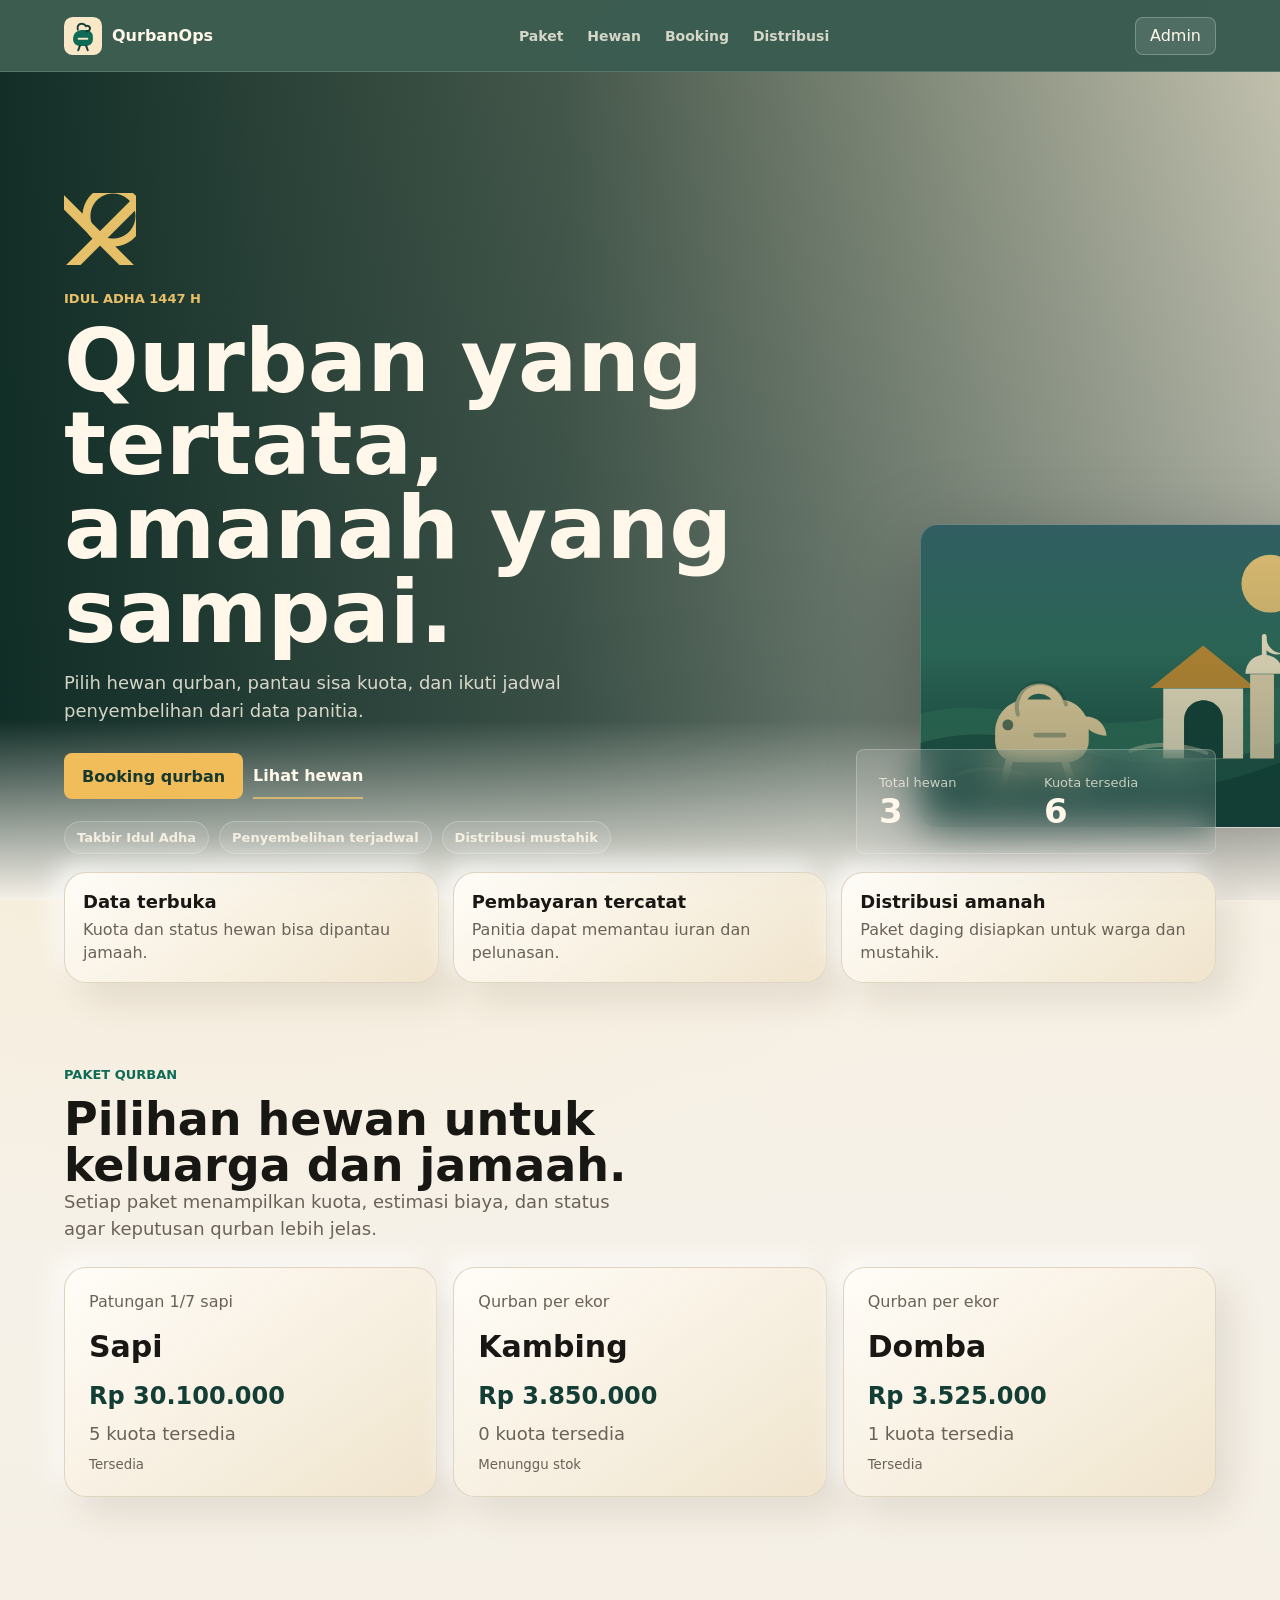
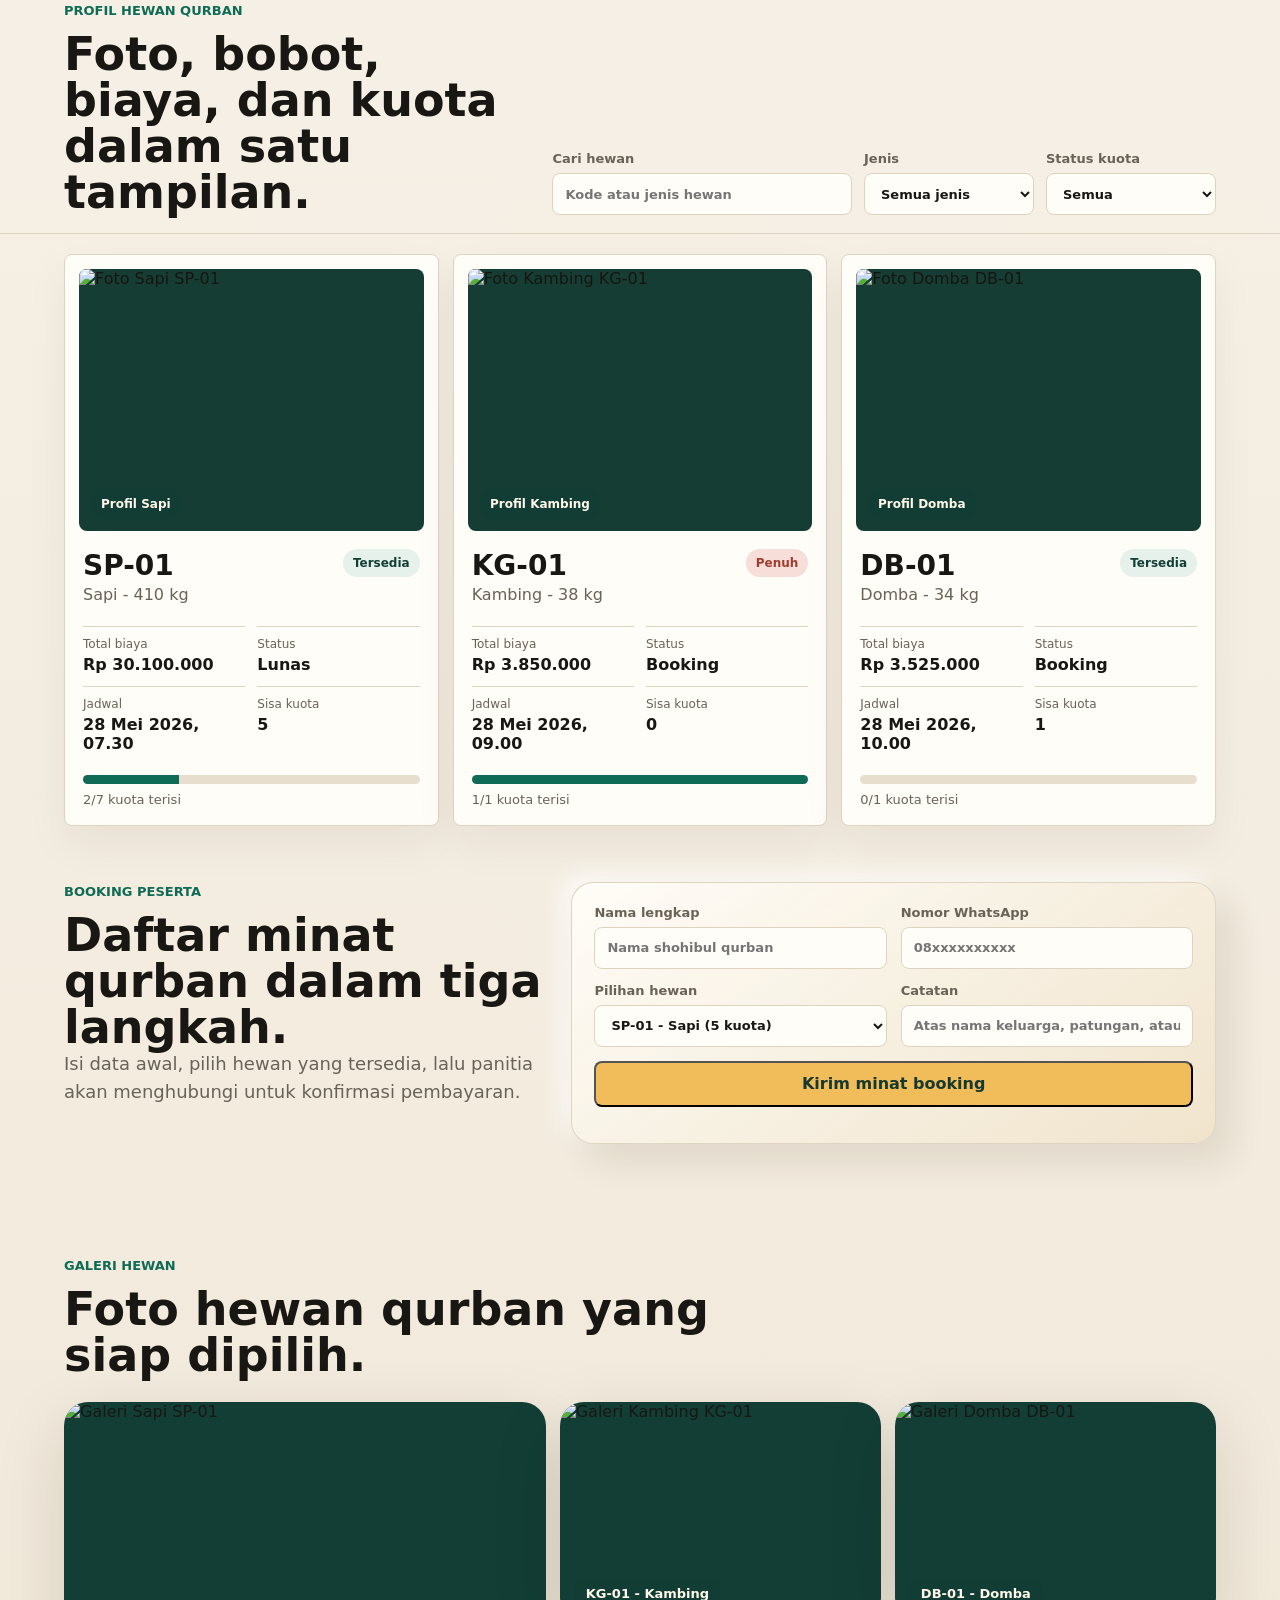
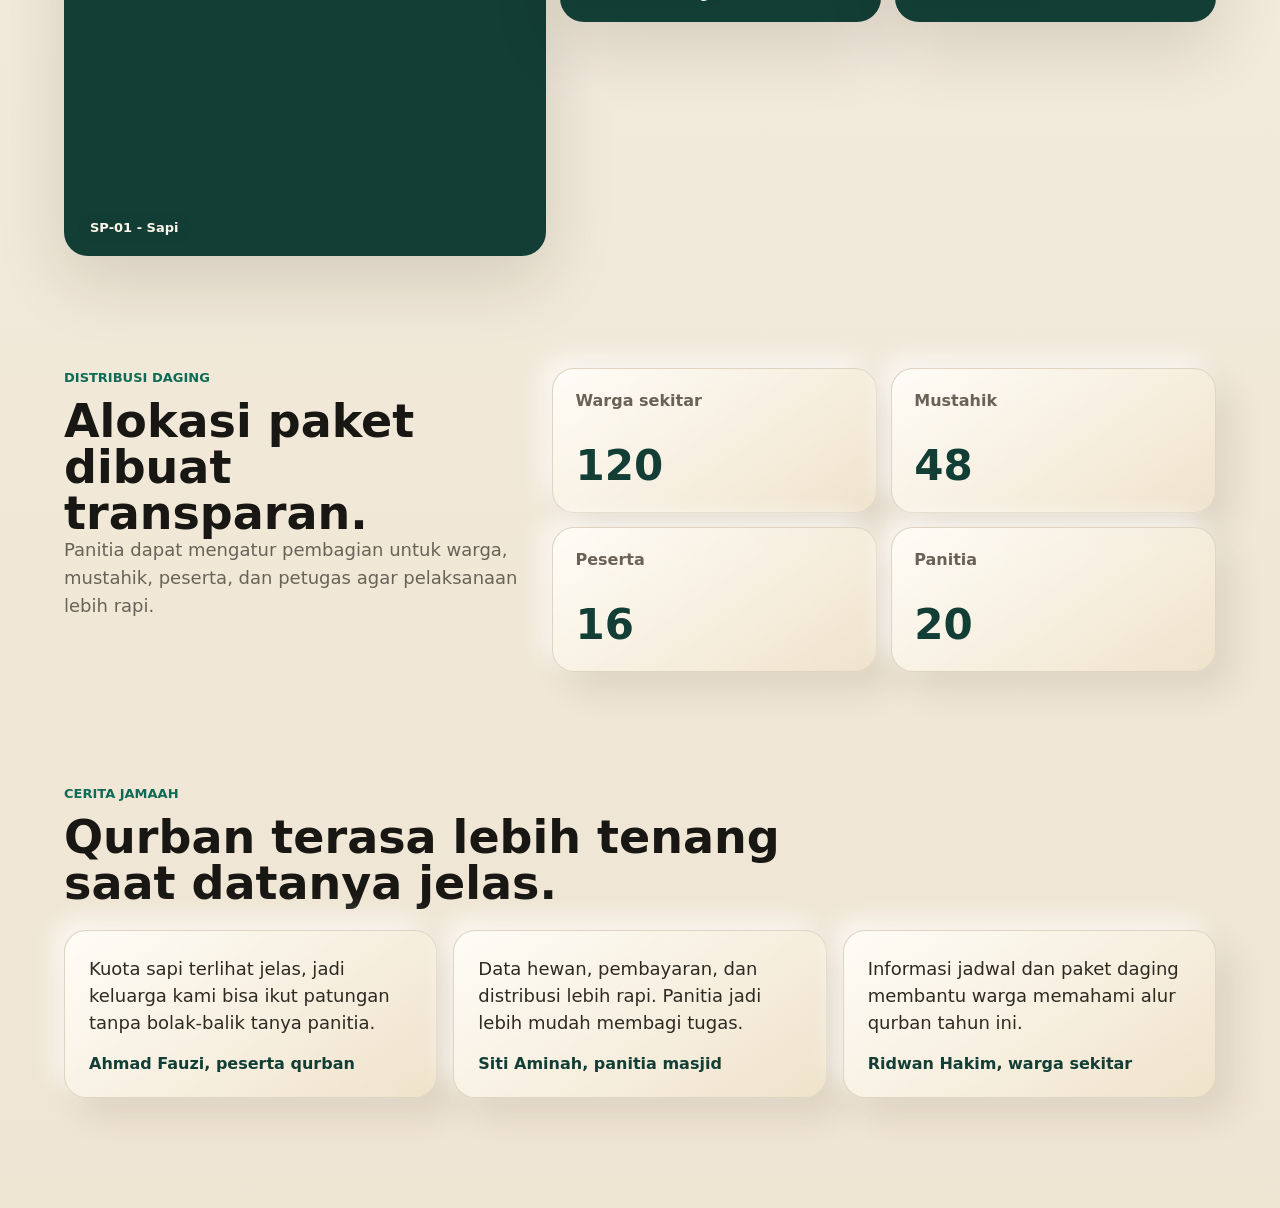
==== index.html @ 81670c2f "Expand qurban landing page" ====
<!doctype html>
<html lang="id">
  <head>
    <meta charset="UTF-8" />
    <meta name="viewport" content="width=device-width, initial-scale=1.0" />
    <title>List Hewan Qurban</title>
    <link rel="stylesheet" href="styles/public.css" />
  </head>
  <body>
    <header class="site-header">
      <a class="brand" href="index.html" aria-label="QurbanOps">
        <img src="assets/qurban-mark.svg" alt="" />
        <span>QurbanOps</span>
      </a>
      <nav class="site-nav" aria-label="Navigasi utama">
        <a href="#paketQurban">Paket</a>
        <a href="#listHewan">Hewan</a>
        <a href="#bookingQurban">Booking</a>
        <a href="#distribusi">Distribusi</a>
      </nav>
      <a class="admin-link" href="admin.html">Admin</a>
    </header>

    <main>
      <section class="hero">
        <div class="hero-copy">
          <p class="eyebrow">Idul Adha 1447 H</p>
          <h1>Qurban yang tertata, amanah yang sampai.</h1>
          <p>Pilih hewan qurban, pantau sisa kuota, dan ikuti jadwal penyembelihan dari data panitia.</p>
          <div class="hero-actions">
            <a class="primary-cta" href="#bookingQurban">Booking qurban</a>
            <a class="text-cta" href="#listHewan">Lihat hewan</a>
          </div>
          <div class="eid-notes" aria-label="Nilai pelaksanaan qurban">
            <span>Takbir Idul Adha</span>
            <span>Penyembelihan terjadwal</span>
            <span>Distribusi mustahik</span>
          </div>
        </div>
        <div class="hero-panel" aria-label="Ringkasan hewan qurban">
          <div>
            <span>Total hewan</span>
            <strong id="publicTotalAnimals">0</strong>
          </div>
          <div>
            <span>Kuota tersedia</span>
            <strong id="publicAvailableShares">0</strong>
          </div>
        </div>
      </section>

      <section class="trust-strip" aria-label="Keunggulan layanan qurban">
        <div>
          <strong>Data terbuka</strong>
          <span>Kuota dan status hewan bisa dipantau jamaah.</span>
        </div>
        <div>
          <strong>Pembayaran tercatat</strong>
          <span>Panitia dapat memantau iuran dan pelunasan.</span>
        </div>
        <div>
          <strong>Distribusi amanah</strong>
          <span>Paket daging disiapkan untuk warga dan mustahik.</span>
        </div>
      </section>

      <section class="landing-section packages-section" id="paketQurban">
        <div class="section-copy">
          <p class="eyebrow">Paket qurban</p>
          <h2>Pilihan hewan untuk keluarga dan jamaah.</h2>
          <p>Setiap paket menampilkan kuota, estimasi biaya, dan status agar keputusan qurban lebih jelas.</p>
        </div>
        <div class="package-grid" id="packageGrid" aria-live="polite"></div>
      </section>

      <section class="catalog-head" id="listHewan">
        <div>
          <p class="eyebrow">Profil hewan qurban</p>
          <h2>Foto, bobot, biaya, dan kuota dalam satu tampilan.</h2>
        </div>
        <div class="toolbar" aria-label="Filter list hewan">
          <label>
            Cari hewan
            <input id="searchInput" type="search" placeholder="Kode atau jenis hewan" />
          </label>
          <label>
            Jenis
            <select id="typeFilter">
              <option value="all">Semua jenis</option>
              <option value="Sapi">Sapi</option>
              <option value="Kambing">Kambing</option>
              <option value="Domba">Domba</option>
            </select>
          </label>
          <label>
            Status kuota
            <select id="quotaFilter">
              <option value="all">Semua</option>
              <option value="available">Tersedia</option>
              <option value="full">Penuh</option>
            </select>
          </label>
        </div>
      </section>

      <section class="animal-list" id="publicAnimalList" aria-live="polite"></section>

      <section class="landing-section booking-section" id="bookingQurban">
        <div class="section-copy">
          <p class="eyebrow">Booking peserta</p>
          <h2>Daftar minat qurban dalam tiga langkah.</h2>
          <p>Isi data awal, pilih hewan yang tersedia, lalu panitia akan menghubungi untuk konfirmasi pembayaran.</p>
        </div>
        <form class="booking-form" id="bookingForm">
          <label>
            Nama lengkap
            <input name="name" required placeholder="Nama shohibul qurban" />
          </label>
          <label>
            Nomor WhatsApp
            <input name="phone" required placeholder="08xxxxxxxxxx" />
          </label>
          <label>
            Pilihan hewan
            <select name="animalId" id="bookingAnimalSelect" required></select>
          </label>
          <label>
            Catatan
            <input name="note" placeholder="Atas nama keluarga, patungan, atau catatan lain" />
          </label>
          <button class="primary-cta" type="submit">Kirim minat booking</button>
          <div class="booking-result" id="bookingResult" role="status"></div>
        </form>
      </section>

      <section class="landing-section gallery-section">
        <div class="section-copy">
          <p class="eyebrow">Galeri hewan</p>
          <h2>Foto hewan qurban yang siap dipilih.</h2>
        </div>
        <div class="gallery-grid" id="animalGallery"></div>
      </section>

      <section class="landing-section distribution-section" id="distribusi">
        <div class="section-copy">
          <p class="eyebrow">Distribusi daging</p>
          <h2>Alokasi paket dibuat transparan.</h2>
          <p>Panitia dapat mengatur pembagian untuk warga, mustahik, peserta, dan petugas agar pelaksanaan lebih rapi.</p>
        </div>
        <div class="distribution-grid">
          <div><span>Warga sekitar</span><strong>120</strong></div>
          <div><span>Mustahik</span><strong>48</strong></div>
          <div><span>Peserta</span><strong>16</strong></div>
          <div><span>Panitia</span><strong>20</strong></div>
        </div>
      </section>

      <section class="landing-section testimonials-section">
        <div class="section-copy">
          <p class="eyebrow">Cerita jamaah</p>
          <h2>Qurban terasa lebih tenang saat datanya jelas.</h2>
        </div>
        <div class="testimonial-grid">
          <figure>
            <blockquote>Kuota sapi terlihat jelas, jadi keluarga kami bisa ikut patungan tanpa bolak-balik tanya panitia.</blockquote>
            <figcaption>Ahmad Fauzi, peserta qurban</figcaption>
          </figure>
          <figure>
            <blockquote>Data hewan, pembayaran, dan distribusi lebih rapi. Panitia jadi lebih mudah membagi tugas.</blockquote>
            <figcaption>Siti Aminah, panitia masjid</figcaption>
          </figure>
          <figure>
            <blockquote>Informasi jadwal dan paket daging membantu warga memahami alur qurban tahun ini.</blockquote>
            <figcaption>Ridwan Hakim, warga sekitar</figcaption>
          </figure>
        </div>
      </section>
    </main>

    <script src="src/config.js"></script>
    <script src="src/public-animals.js"></script>
  </body>
</html>
---- styles/public.css ----
:root {
  --bg: #f6f1e8;
  --ink: #181713;
  --muted: #696257;
  --panel: #fffdf8;
  --line: #ded3c0;
  --accent: #0f6b55;
  --accent-dark: #123e35;
  --gold: #b87510;
  --gold-soft: #f2c86d;
  --danger: #9f3d2f;
  --shadow: 0 24px 70px rgba(32, 25, 12, 0.14);
  font-family: Inter, ui-sans-serif, system-ui, -apple-system, BlinkMacSystemFont, "Segoe UI", sans-serif;
}

* {
  box-sizing: border-box;
}

body {
  margin: 0;
  min-height: 100svh;
  color: var(--ink);
  background:
    radial-gradient(circle at 14% 0%, rgba(242, 200, 109, 0.22), transparent 28%),
    linear-gradient(180deg, #f8eed9 0%, var(--bg) 28%, #efe5d3 100%);
}

a {
  color: inherit;
  text-decoration: none;
}

button,
input,
select {
  font: inherit;
}

.site-header {
  height: 72px;
  display: flex;
  align-items: center;
  justify-content: space-between;
  padding: 0 clamp(18px, 5vw, 64px);
  background: rgba(18, 62, 53, 0.82);
  border-bottom: 1px solid rgba(255, 255, 255, 0.16);
  color: #fff8ea;
  position: sticky;
  top: 0;
  backdrop-filter: blur(14px);
  z-index: 3;
}

.brand {
  display: inline-flex;
  align-items: center;
  gap: 10px;
  font-weight: 800;
}

.brand img {
  width: 38px;
  height: 38px;
}

.site-nav {
  display: flex;
  align-items: center;
  gap: clamp(12px, 2vw, 24px);
  color: rgba(255, 248, 234, 0.78);
  font-size: 14px;
  font-weight: 800;
}

.site-nav a {
  transition: color 160ms ease;
}

.site-nav a:hover {
  color: #fff8ea;
}

.admin-link {
  min-height: 38px;
  display: inline-flex;
  align-items: center;
  border: 1px solid rgba(255, 255, 255, 0.24);
  border-radius: 8px;
  padding: 0 14px;
  background: rgba(255, 255, 255, 0.1);
}

main {
  padding-bottom: 54px;
}

.hero {
  min-height: calc(100svh - 72px);
  display: grid;
  grid-template-columns: minmax(0, 1fr) minmax(280px, 360px);
  gap: 34px;
  align-items: end;
  padding: 92px clamp(18px, 5vw, 64px) 46px;
  color: #fff8ea;
  position: relative;
  overflow: hidden;
  isolation: isolate;
}

.hero::before {
  content: "";
  position: absolute;
  inset: 0;
  background:
    linear-gradient(90deg, rgba(9, 39, 33, 0.96) 0%, rgba(9, 39, 33, 0.74) 44%, rgba(9, 39, 33, 0.2) 100%),
    linear-gradient(0deg, rgba(9, 39, 33, 0.26), rgba(9, 39, 33, 0.04)),
    url("https://images.unsplash.com/photo-1500595046743-cd271d694d30?auto=format&fit=crop&w=1800&q=84") center right / cover no-repeat;
  z-index: -2;
}

.hero::after {
  content: "";
  position: absolute;
  inset: auto 0 0;
  height: 180px;
  background: linear-gradient(180deg, rgba(246, 241, 232, 0), var(--bg));
  z-index: -1;
}

.hero-copy {
  max-width: 760px;
  animation: riseIn 520ms ease both;
  position: relative;
}

.hero-copy::before {
  content: "";
  width: 72px;
  height: 72px;
  display: block;
  margin-bottom: 24px;
  background:
    radial-gradient(circle at 68% 32%, transparent 0 22px, #f2c86d 23px 30px, transparent 31px),
    linear-gradient(45deg, transparent 38%, #f2c86d 39% 48%, transparent 49%),
    linear-gradient(-45deg, transparent 38%, #f2c86d 39% 48%, transparent 49%);
  opacity: .95;
}

.hero-copy::after {
  content: "";
  position: absolute;
  width: min(42vw, 420px);
  aspect-ratio: 1 / .72;
  right: max(-43vw, -520px);
  bottom: 26px;
  border-radius: 18px;
  background:
    linear-gradient(180deg, rgba(255, 248, 234, 0), rgba(18, 62, 53, 0.38)),
    url("../assets/qurban-hero.svg") center / cover no-repeat;
  box-shadow: 0 26px 90px rgba(0, 0, 0, 0.28);
  border: 1px solid rgba(255, 255, 255, 0.18);
}

.eyebrow {
  margin: 0 0 10px;
  color: #e8bf68;
  font-size: 13px;
  font-weight: 800;
  text-transform: uppercase;
}

h1 {
  margin: 0 0 16px;
  font-size: clamp(44px, 7vw, 88px);
  line-height: 0.95;
  letter-spacing: 0;
  max-width: 820px;
}

h2 {
  margin: 0;
  font-size: clamp(28px, 4vw, 46px);
  line-height: 1;
  letter-spacing: 0;
}

p {
  margin: 0;
  color: rgba(255, 248, 234, 0.82);
  line-height: 1.55;
  font-size: 18px;
  max-width: 560px;
}

.hero-actions {
  display: flex;
  gap: 10px;
  flex-wrap: wrap;
  margin-top: 28px;
}

.primary-cta,
.secondary-cta {
  min-height: 46px;
  display: inline-flex;
  align-items: center;
  justify-content: center;
  border-radius: 8px;
  padding: 0 18px;
  font-weight: 800;
}

.eid-notes {
  display: flex;
  gap: 10px;
  flex-wrap: wrap;
  margin-top: 22px;
}

.eid-notes span {
  border: 1px solid rgba(255, 255, 255, 0.22);
  background: rgba(255, 255, 255, 0.09);
  color: rgba(255, 248, 234, 0.86);
  border-radius: 999px;
  padding: 8px 12px;
  font-size: 13px;
  font-weight: 800;
}

.primary-cta {
  background: #f1bd5a;
  color: #17382f;
}

.text-cta {
  min-height: 46px;
  display: inline-flex;
  align-items: center;
  color: #fff8ea;
  font-weight: 900;
  border-bottom: 2px solid rgba(242, 200, 109, 0.72);
}

.hero-panel {
  border: 1px solid rgba(255, 255, 255, 0.22);
  background: rgba(255, 255, 255, 0.12);
  backdrop-filter: blur(18px);
  border-radius: 8px;
  padding: 22px;
  display: grid;
  grid-template-columns: 1fr 1fr;
  gap: 16px;
  animation: riseIn 660ms 90ms ease both;
}

.hero-panel span {
  color: rgba(255, 248, 234, 0.72);
  font-size: 13px;
}

.hero-panel strong {
  display: block;
  color: #fff8ea;
  font-size: 34px;
}

.trust-strip {
  margin: -28px clamp(18px, 5vw, 64px) 26px;
  position: relative;
  z-index: 2;
  display: grid;
  grid-template-columns: repeat(3, minmax(0, 1fr));
  gap: 14px;
}

.trust-strip div,
.package-card,
.booking-form,
.distribution-grid div,
.testimonial-grid figure {
  background: linear-gradient(145deg, rgba(255, 253, 248, 0.96), rgba(239, 226, 201, 0.86));
  border: 1px solid rgba(222, 211, 192, 0.95);
  border-radius: 22px;
  box-shadow:
    16px 18px 34px rgba(76, 55, 25, 0.11),
    -10px -10px 24px rgba(255, 255, 255, 0.72);
}

.trust-strip div {
  padding: 18px;
}

.trust-strip strong,
.trust-strip span {
  display: block;
}

.trust-strip strong {
  font-size: 18px;
  margin-bottom: 6px;
}

.trust-strip span {
  color: var(--muted);
  line-height: 1.45;
}

.landing-section {
  padding: 56px clamp(18px, 5vw, 64px);
}

.section-copy {
  max-width: 760px;
  margin-bottom: 24px;
}

.section-copy .eyebrow {
  color: var(--accent);
}

.section-copy p {
  color: var(--muted);
}

.package-grid {
  display: grid;
  grid-template-columns: repeat(3, minmax(0, 1fr));
  gap: 16px;
}

.package-card {
  padding: 24px;
  min-height: 230px;
  display: grid;
  align-content: space-between;
}

.package-card span,
.package-card p,
.package-card small {
  color: var(--muted);
}

.package-card h3 {
  margin: 8px 0;
  font-size: 30px;
}

.package-card strong {
  font-size: 24px;
  color: var(--accent-dark);
}

.catalog-head {
  display: grid;
  grid-template-columns: minmax(240px, 0.7fr) minmax(0, 1fr);
  gap: 24px;
  align-items: end;
  padding: 48px clamp(18px, 5vw, 64px) 18px;
  border-bottom: 1px solid var(--line);
}

.catalog-head .eyebrow {
  color: var(--accent);
}

.toolbar {
  display: grid;
  grid-template-columns: minmax(220px, 1fr) 170px 170px;
  gap: 12px;
}

label {
  display: grid;
  gap: 7px;
  color: var(--muted);
  font-size: 13px;
  font-weight: 800;
}

input,
select {
  width: 100%;
  min-height: 42px;
  border: 1px solid var(--line);
  border-radius: 8px;
  padding: 0 12px;
  background: var(--panel);
  color: var(--ink);
}

.animal-list {
  display: grid;
  grid-template-columns: repeat(3, minmax(0, 1fr));
  gap: 14px;
  padding: 20px clamp(18px, 5vw, 64px) 0;
}

.animal-item {
  min-height: 460px;
  background: var(--panel);
  border: 1px solid var(--line);
  border-radius: 8px;
  padding: 18px;
  display: grid;
  align-content: space-between;
  box-shadow: 0 18px 44px rgba(45, 35, 18, 0.06);
  animation: riseIn 420ms ease both;
  transition: transform 160ms ease, border-color 160ms ease, box-shadow 160ms ease;
}

.animal-photo-wrap {
  position: relative;
  aspect-ratio: 1.32 / 1;
  overflow: hidden;
  border-radius: 8px;
  margin: -4px -4px 18px;
  background: #153d34;
}

.animal-photo {
  width: 100%;
  height: 100%;
  object-fit: cover;
  display: block;
  filter: saturate(1.02) contrast(1.02);
  transition: transform 260ms ease, filter 260ms ease;
}

.animal-item:hover .animal-photo {
  transform: scale(1.035);
  filter: saturate(1.08) contrast(1.04);
}

.photo-caption {
  position: absolute;
  left: 12px;
  bottom: 12px;
  min-height: 30px;
  display: inline-flex;
  align-items: center;
  border-radius: 999px;
  padding: 4px 10px;
  background: rgba(18, 62, 53, 0.78);
  color: #fff8ea;
  font-size: 12px;
  font-weight: 800;
  backdrop-filter: blur(10px);
}

.animal-item:hover {
  transform: translateY(-4px);
  border-color: #b9aa91;
  box-shadow: var(--shadow);
}

.animal-top {
  display: flex;
  justify-content: space-between;
  gap: 12px;
  align-items: start;
}

.animal-code {
  font-size: 28px;
  font-weight: 900;
}

.animal-type {
  color: var(--muted);
  margin-top: 3px;
}

.badge {
  display: inline-flex;
  align-items: center;
  min-height: 28px;
  border-radius: 999px;
  padding: 4px 10px;
  font-size: 12px;
  font-weight: 800;
  background: #e7f1eb;
  color: var(--accent-dark);
  white-space: nowrap;
}

.badge.full {
  background: #f7ded8;
  color: var(--danger);
}

.animal-meta {
  display: grid;
  grid-template-columns: 1fr 1fr;
  gap: 12px;
  margin: 22px 0;
}

.animal-meta div {
  border-top: 1px solid var(--line);
  padding-top: 10px;
}

.animal-meta span {
  display: block;
  color: var(--muted);
  font-size: 12px;
  margin-bottom: 4px;
}

.progress-track {
  height: 9px;
  overflow: hidden;
  border-radius: 999px;
  background: #e8decd;
}

.progress-fill {
  height: 100%;
  width: 0;
  background: var(--accent);
}

.quota-text {
  margin-top: 8px;
  color: var(--muted);
  font-size: 13px;
}

.empty-state {
  grid-column: 1 / -1;
  min-height: 180px;
  border: 1px dashed var(--line);
  border-radius: 8px;
  display: grid;
  place-items: center;
  color: var(--muted);
  text-align: center;
  padding: 24px;
}

.booking-section {
  display: grid;
  grid-template-columns: minmax(260px, 0.75fr) minmax(0, 1fr);
  gap: 24px;
  align-items: start;
}

.booking-form {
  padding: 22px;
  display: grid;
  grid-template-columns: repeat(2, minmax(0, 1fr));
  gap: 14px;
}

.booking-form button,
.booking-result {
  grid-column: 1 / -1;
}

.booking-result {
  color: var(--accent-dark);
  font-weight: 800;
  line-height: 1.5;
}

.gallery-grid {
  display: grid;
  grid-template-columns: 1.2fr .8fr .8fr;
  grid-auto-rows: 220px;
  gap: 14px;
}

.gallery-grid figure {
  margin: 0;
  border-radius: 24px;
  overflow: hidden;
  position: relative;
  background: var(--accent-dark);
  box-shadow: var(--shadow);
}

.gallery-grid figure:first-child {
  grid-row: span 2;
}

.gallery-grid img {
  width: 100%;
  height: 100%;
  object-fit: cover;
  display: block;
}

.gallery-grid figcaption {
  position: absolute;
  left: 14px;
  bottom: 14px;
  border-radius: 999px;
  background: rgba(18, 62, 53, 0.78);
  color: #fff8ea;
  padding: 7px 12px;
  font-weight: 900;
  font-size: 13px;
  backdrop-filter: blur(10px);
}

.distribution-section {
  display: grid;
  grid-template-columns: minmax(260px, .7fr) minmax(0, 1fr);
  gap: 24px;
  align-items: start;
}

.distribution-grid {
  display: grid;
  grid-template-columns: repeat(2, minmax(0, 1fr));
  gap: 14px;
}

.distribution-grid div {
  min-height: 145px;
  padding: 22px;
  display: grid;
  align-content: space-between;
}

.distribution-grid span {
  color: var(--muted);
  font-weight: 800;
}

.distribution-grid strong {
  font-size: 42px;
  color: var(--accent-dark);
}

.testimonial-grid {
  display: grid;
  grid-template-columns: repeat(3, minmax(0, 1fr));
  gap: 16px;
}

.testimonial-grid figure {
  margin: 0;
  padding: 24px;
}

.testimonial-grid blockquote {
  margin: 0 0 18px;
  color: #2d2a22;
  font-size: 18px;
  line-height: 1.5;
}

.testimonial-grid figcaption {
  color: var(--accent-dark);
  font-weight: 900;
}

@keyframes riseIn {
  from {
    opacity: 0;
    transform: translateY(14px);
  }

  to {
    opacity: 1;
    transform: translateY(0);
  }
}

@media (max-width: 980px) {
  .hero,
  .catalog-head,
  .animal-list,
  .booking-section,
  .distribution-section {
    grid-template-columns: 1fr 1fr;
  }

  .hero-copy,
  .catalog-head > div:first-child,
  .toolbar {
    grid-column: 1 / -1;
  }

  .hero-copy::after {
    display: none;
  }

  .trust-strip,
  .package-grid,
  .testimonial-grid {
    grid-template-columns: 1fr;
  }

  .site-nav {
    display: none;
  }
}

@media (max-width: 680px) {
  .site-header {
    height: 64px;
  }

  .hero,
  .hero-panel,
  .catalog-head,
  .toolbar,
  .animal-list,
  .booking-section,
  .booking-form,
  .distribution-section,
  .distribution-grid,
  .package-grid,
  .gallery-grid,
  .testimonial-grid,
  .trust-strip {
    grid-template-columns: 1fr;
  }

  .hero {
    min-height: calc(100svh - 64px);
    padding-top: 68px;
  }

  h1 {
    font-size: 42px;
  }

  p {
    font-size: 16px;
  }

  .trust-strip {
    margin-top: 18px;
  }

  .gallery-grid {
    grid-auto-rows: 210px;
  }

  .gallery-grid figure:first-child {
    grid-row: span 1;
  }
}
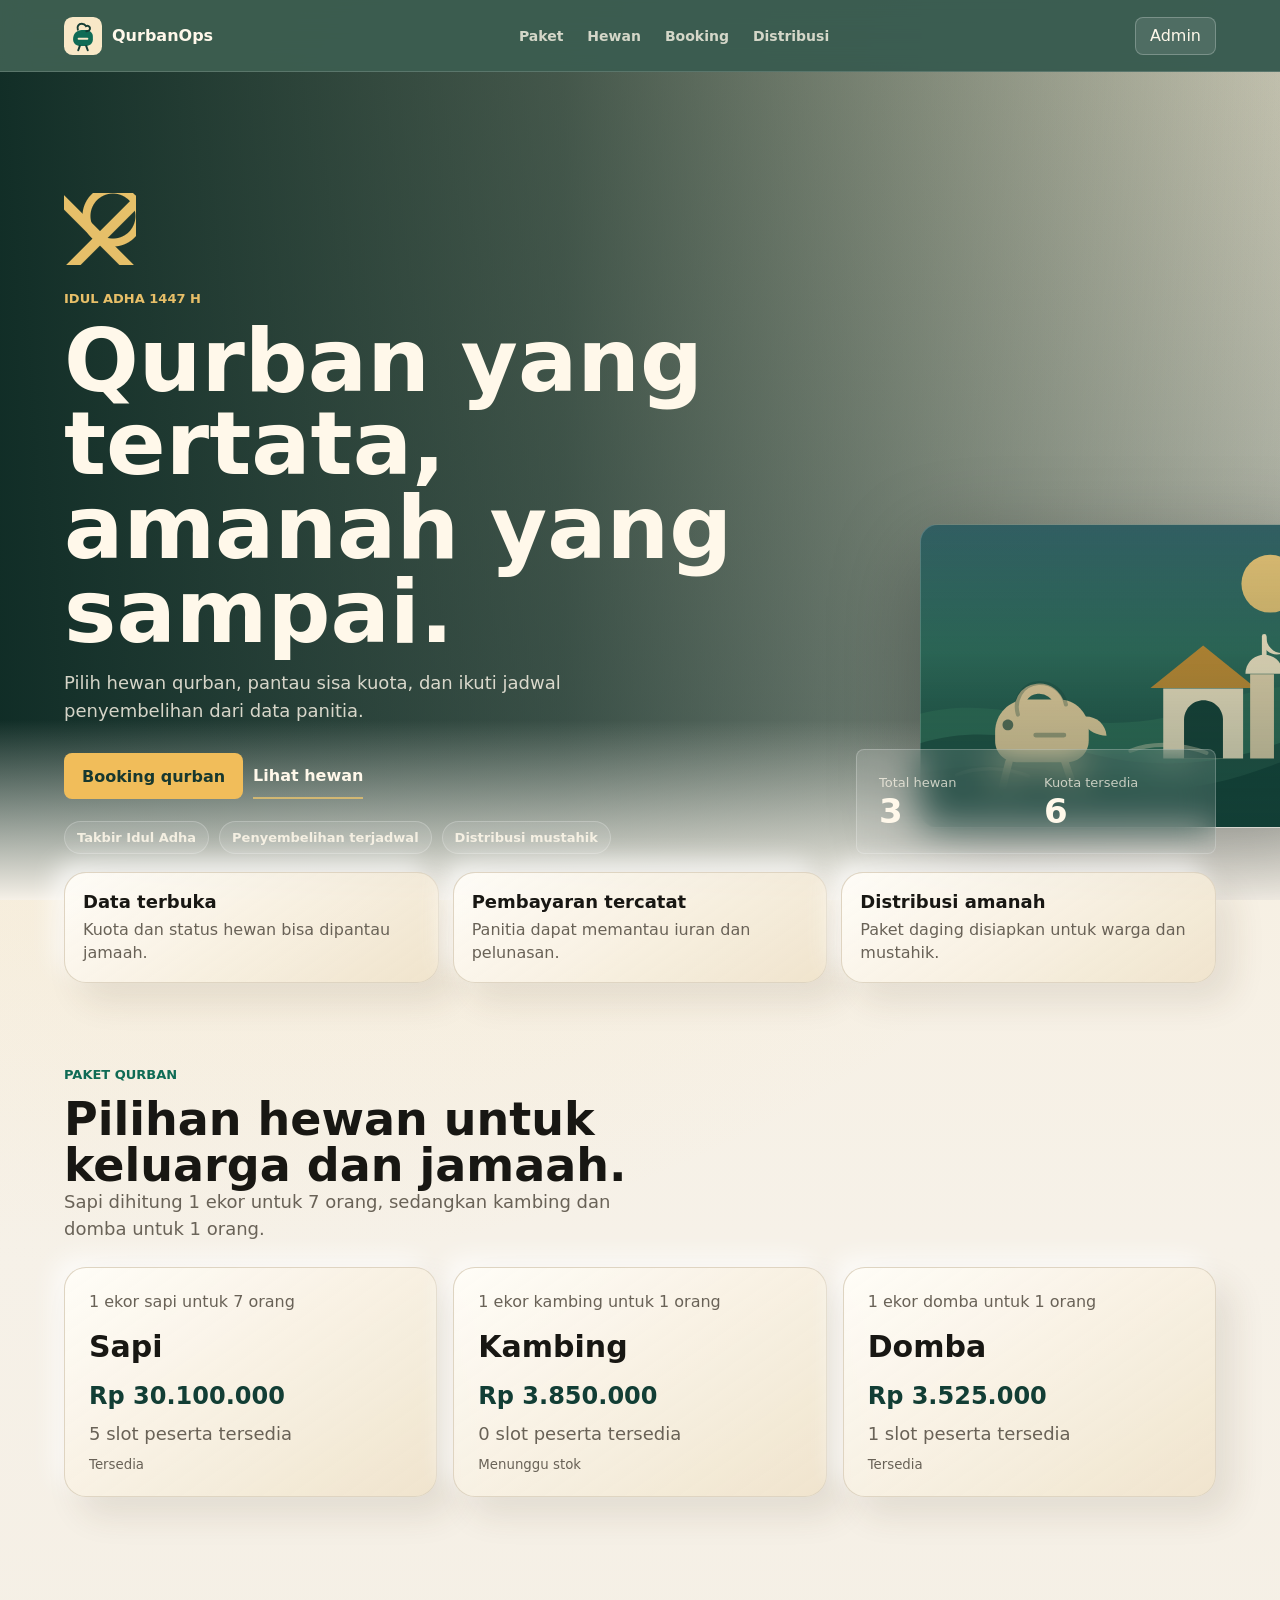
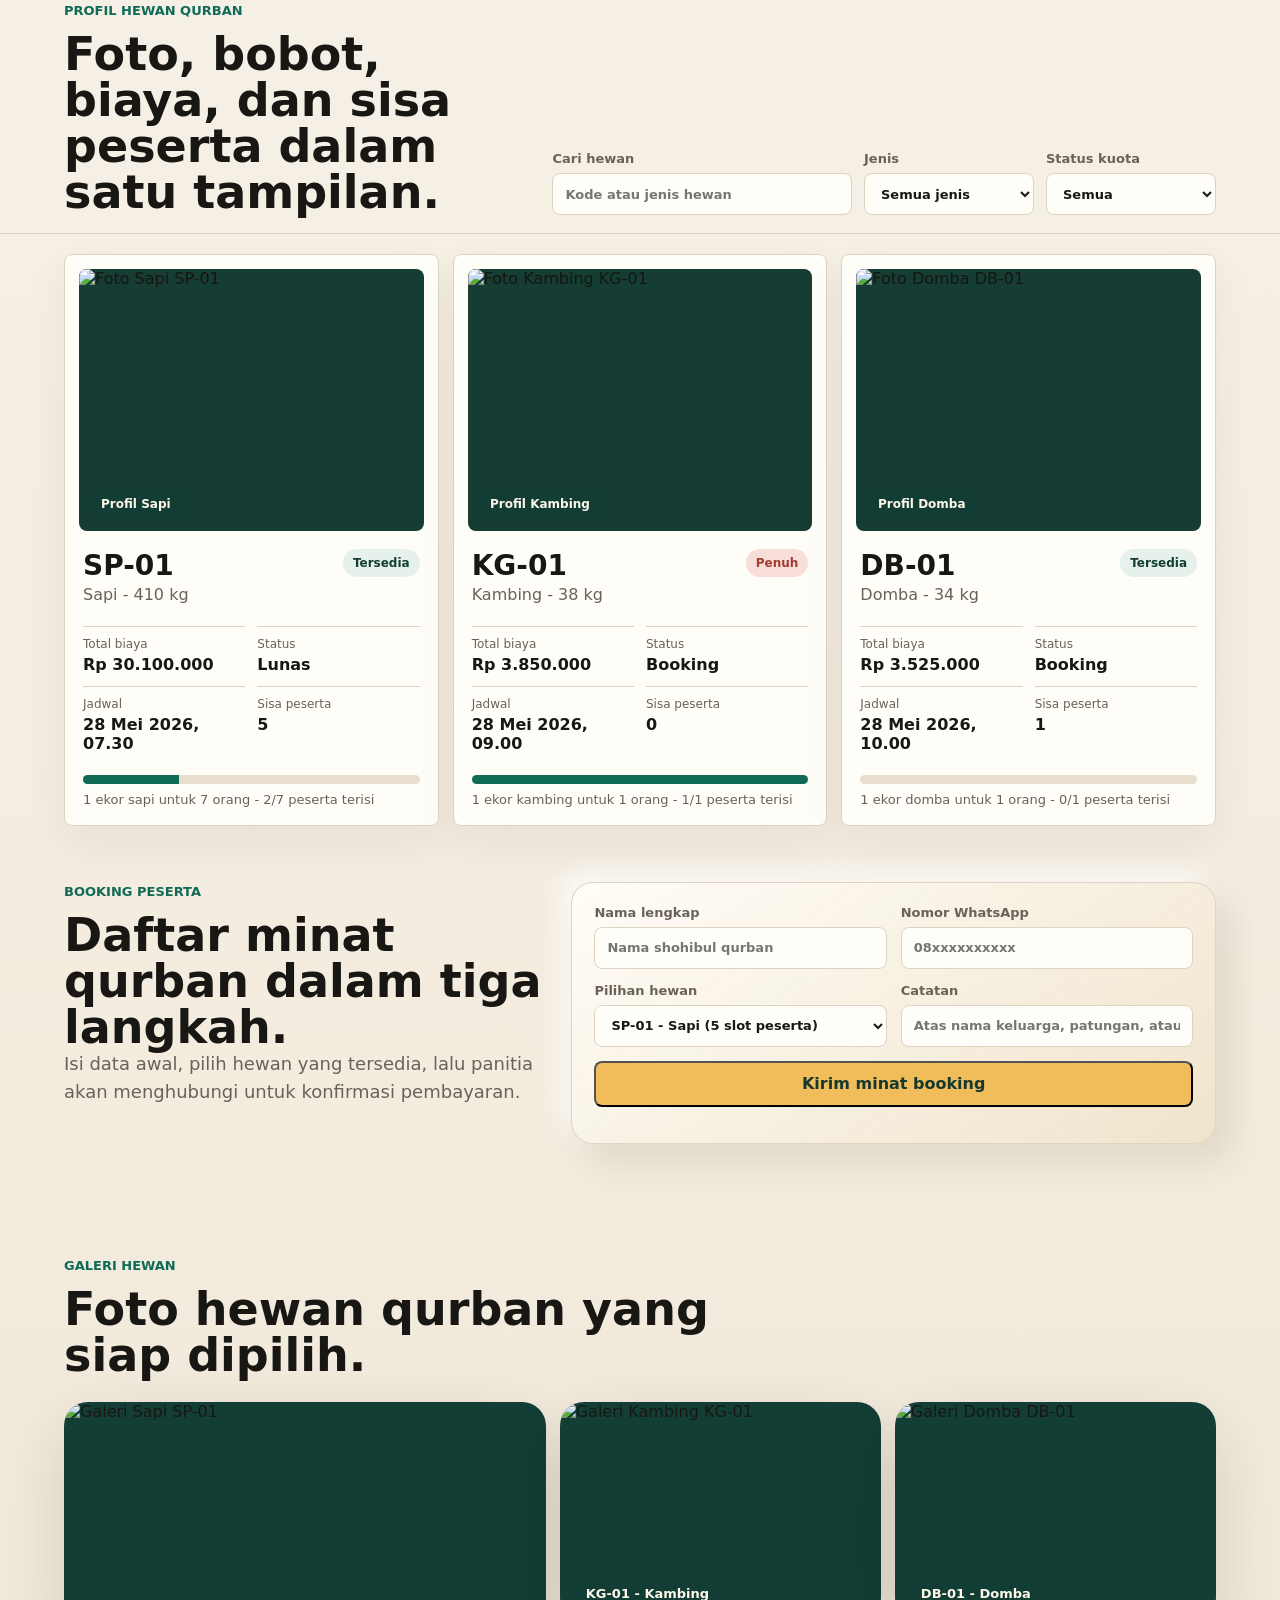
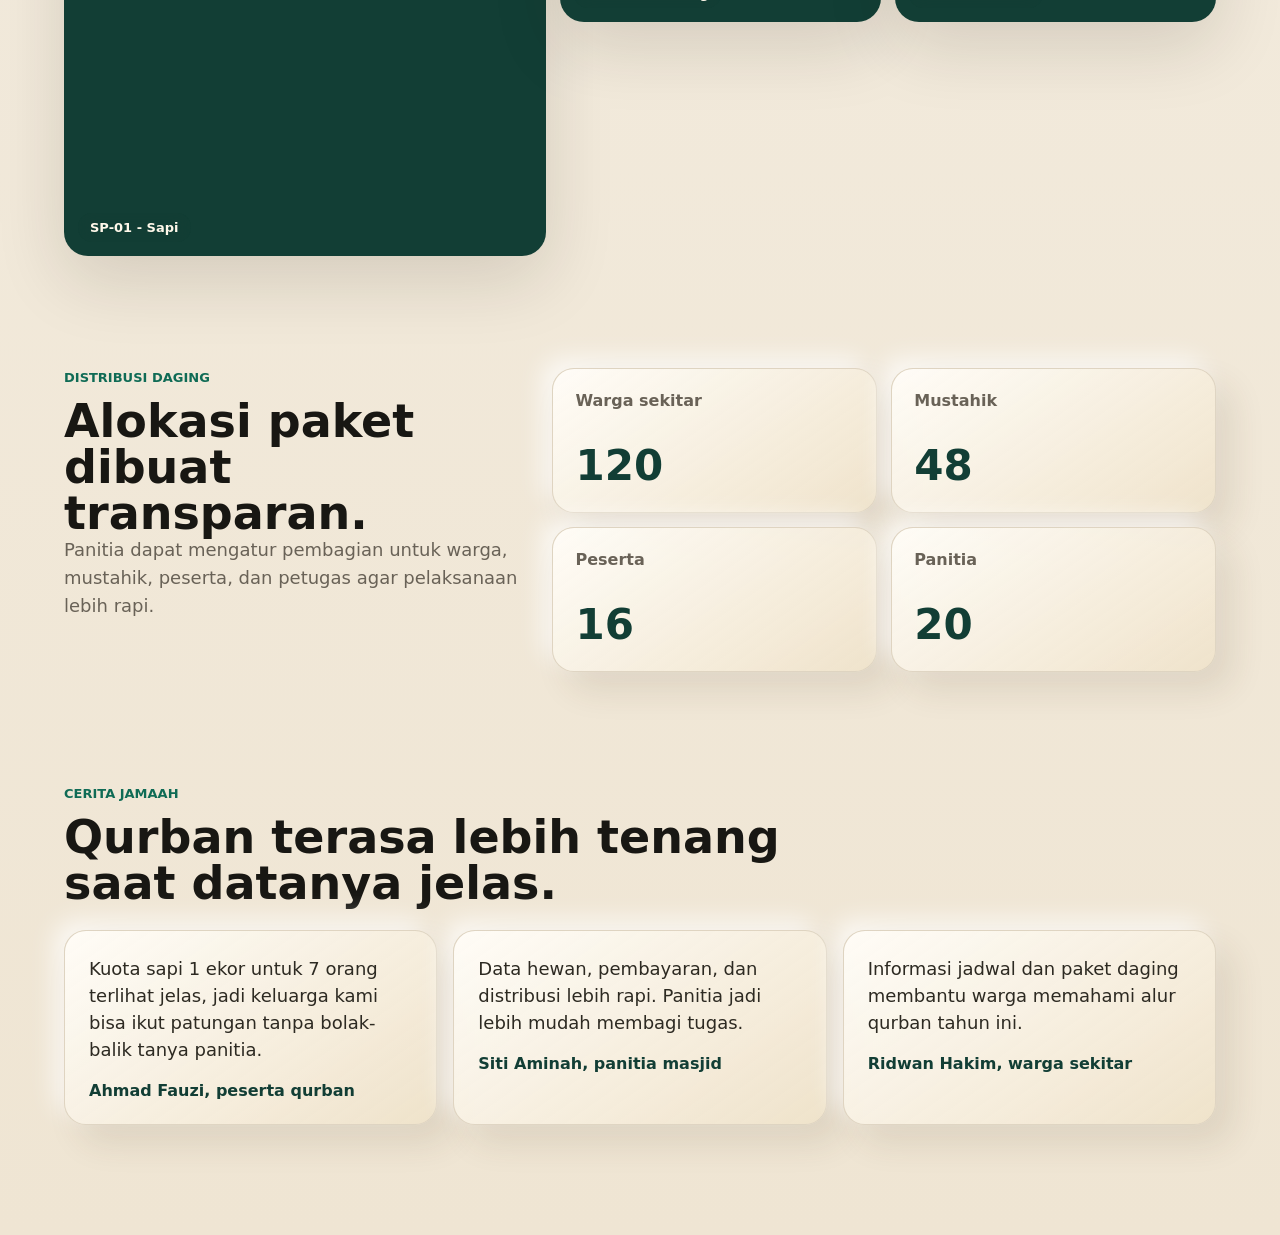
==== commit 104503ec: "Clarify qurban cow capacity" ====
--- a/index.html
+++ b/index.html
@@ -68,7 +68,7 @@
         <div class="section-copy">
           <p class="eyebrow">Paket qurban</p>
           <h2>Pilihan hewan untuk keluarga dan jamaah.</h2>
-          <p>Setiap paket menampilkan kuota, estimasi biaya, dan status agar keputusan qurban lebih jelas.</p>
+          <p>Sapi dihitung 1 ekor untuk 7 orang, sedangkan kambing dan domba untuk 1 orang.</p>
         </div>
         <div class="package-grid" id="packageGrid" aria-live="polite"></div>
       </section>
@@ -76,7 +76,7 @@
       <section class="catalog-head" id="listHewan">
         <div>
           <p class="eyebrow">Profil hewan qurban</p>
-          <h2>Foto, bobot, biaya, dan kuota dalam satu tampilan.</h2>
+          <h2>Foto, bobot, biaya, dan sisa peserta dalam satu tampilan.</h2>
         </div>
         <div class="toolbar" aria-label="Filter list hewan">
           <label>
@@ -162,7 +162,7 @@
         </div>
         <div class="testimonial-grid">
           <figure>
-            <blockquote>Kuota sapi terlihat jelas, jadi keluarga kami bisa ikut patungan tanpa bolak-balik tanya panitia.</blockquote>
+            <blockquote>Kuota sapi 1 ekor untuk 7 orang terlihat jelas, jadi keluarga kami bisa ikut patungan tanpa bolak-balik tanya panitia.</blockquote>
             <figcaption>Ahmad Fauzi, peserta qurban</figcaption>
           </figure>
           <figure>
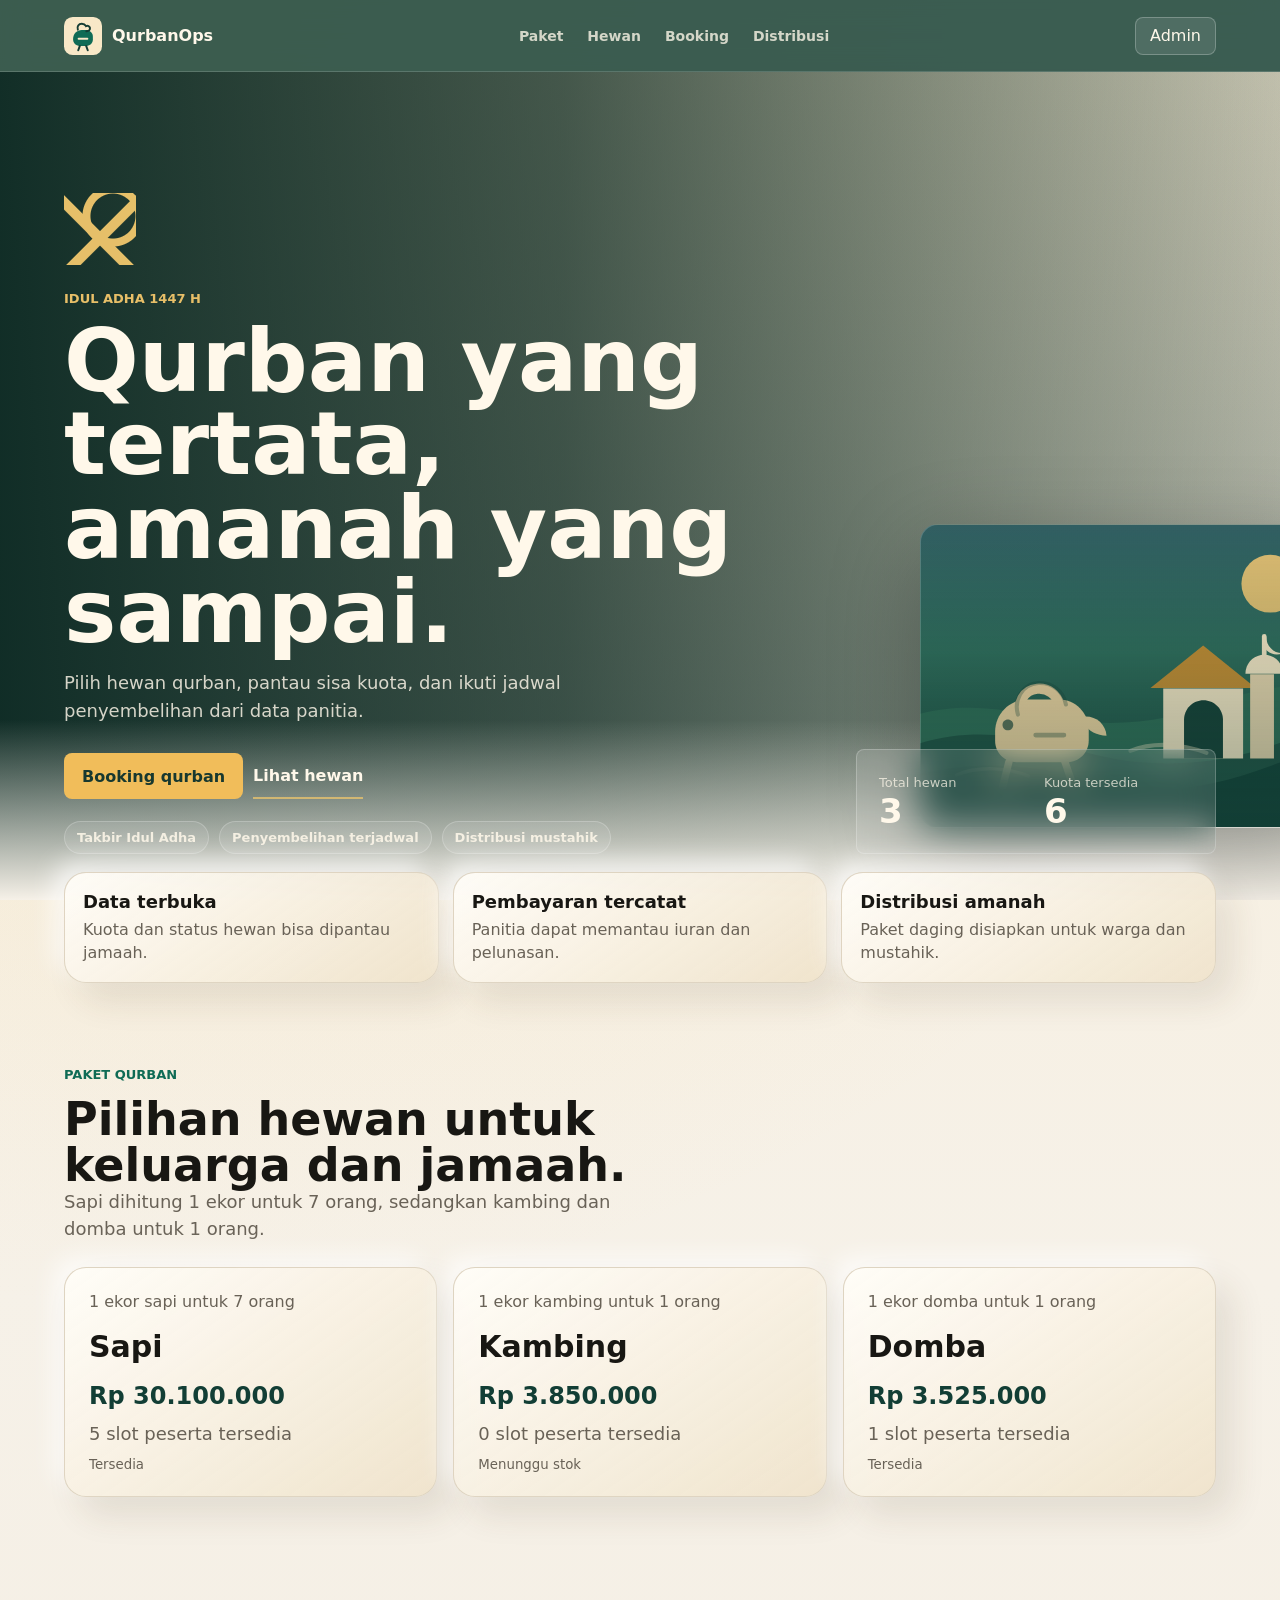
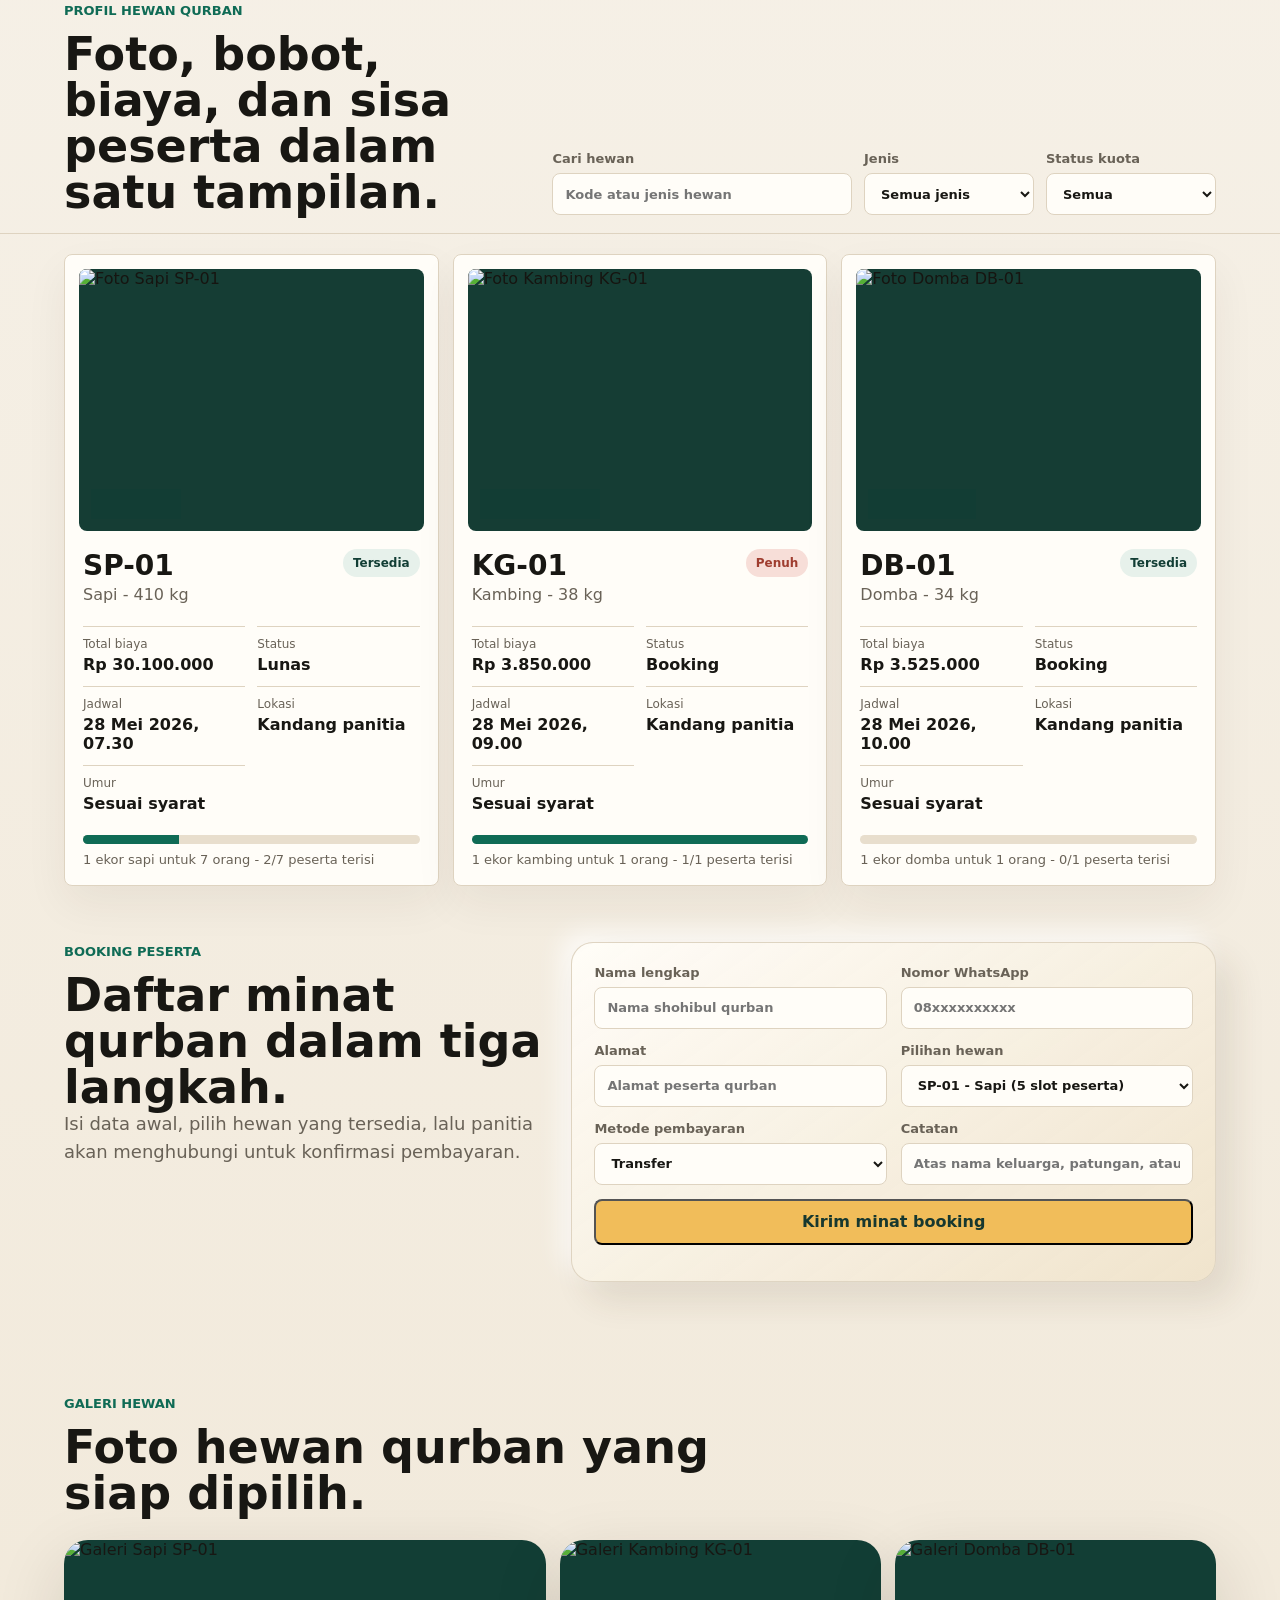
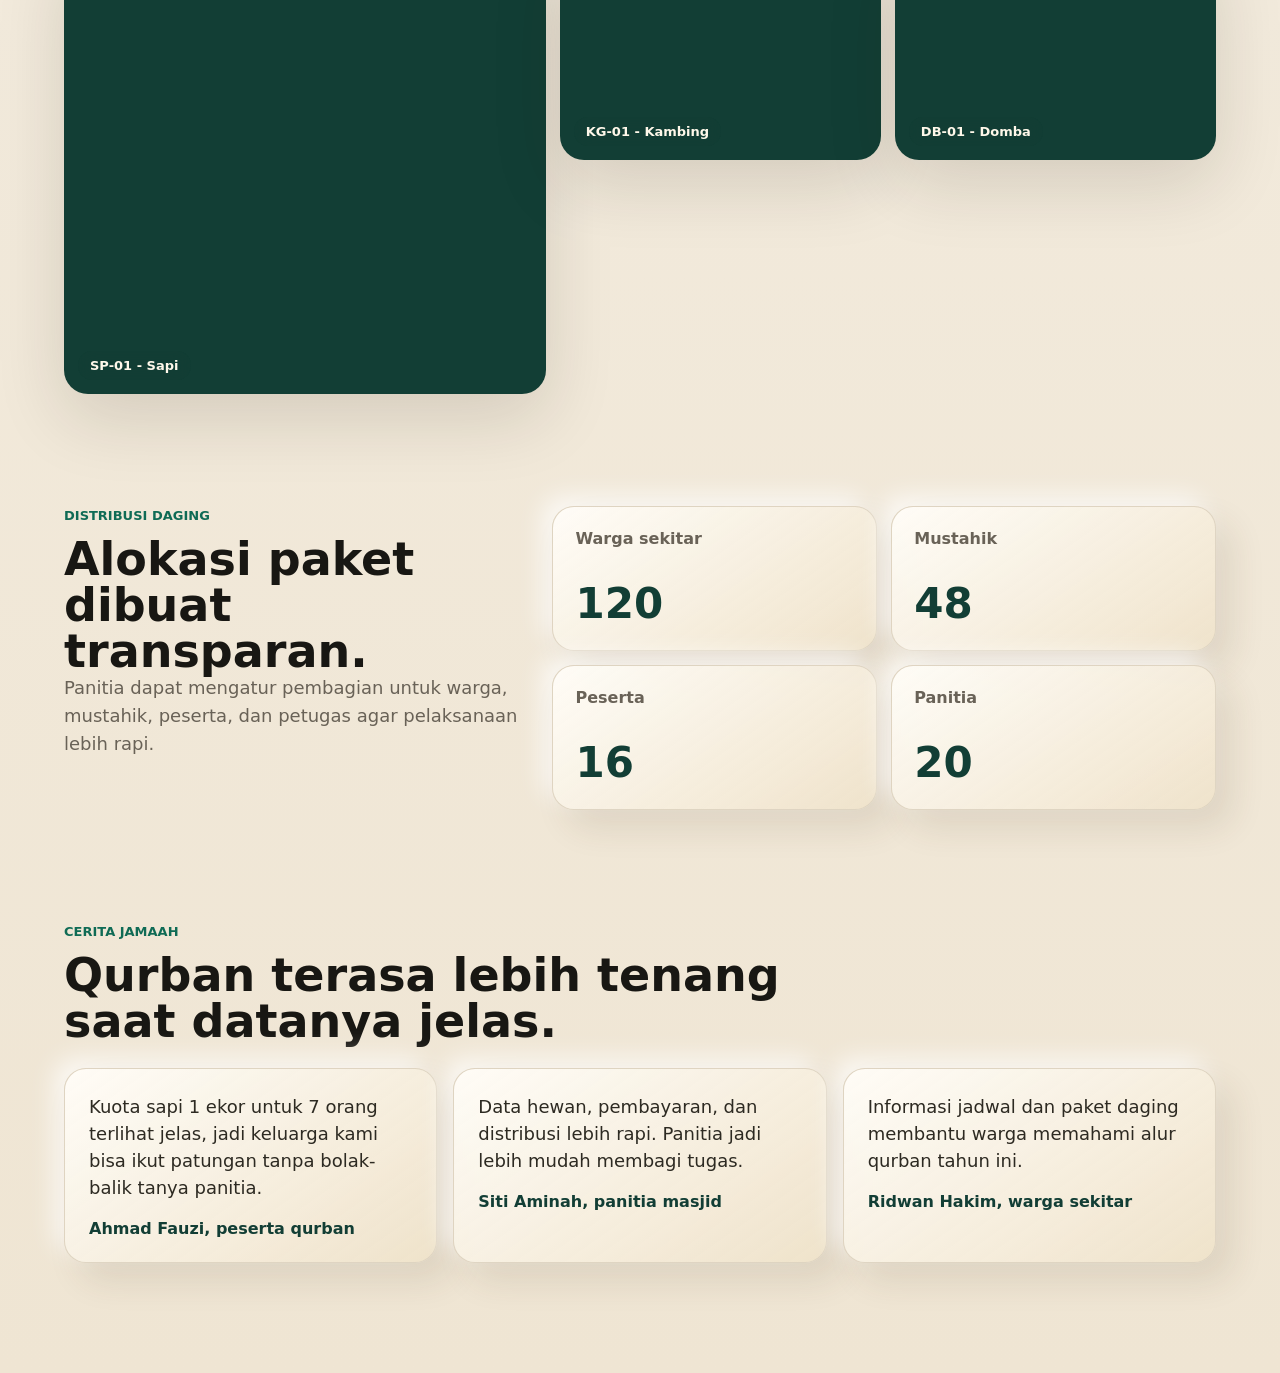
==== commit 944a0178: "Add qurban operations fields" ====
--- a/index.html
+++ b/index.html
@@ -121,8 +121,20 @@
             <input name="phone" required placeholder="08xxxxxxxxxx" />
           </label>
           <label>
+            Alamat
+            <input name="address" required placeholder="Alamat peserta qurban" />
+          </label>
+          <label>
             Pilihan hewan
             <select name="animalId" id="bookingAnimalSelect" required></select>
+          </label>
+          <label>
+            Metode pembayaran
+            <select name="paymentMethod">
+              <option value="Transfer">Transfer</option>
+              <option value="Tunai">Tunai</option>
+              <option value="QRIS">QRIS</option>
+            </select>
           </label>
           <label>
             Catatan
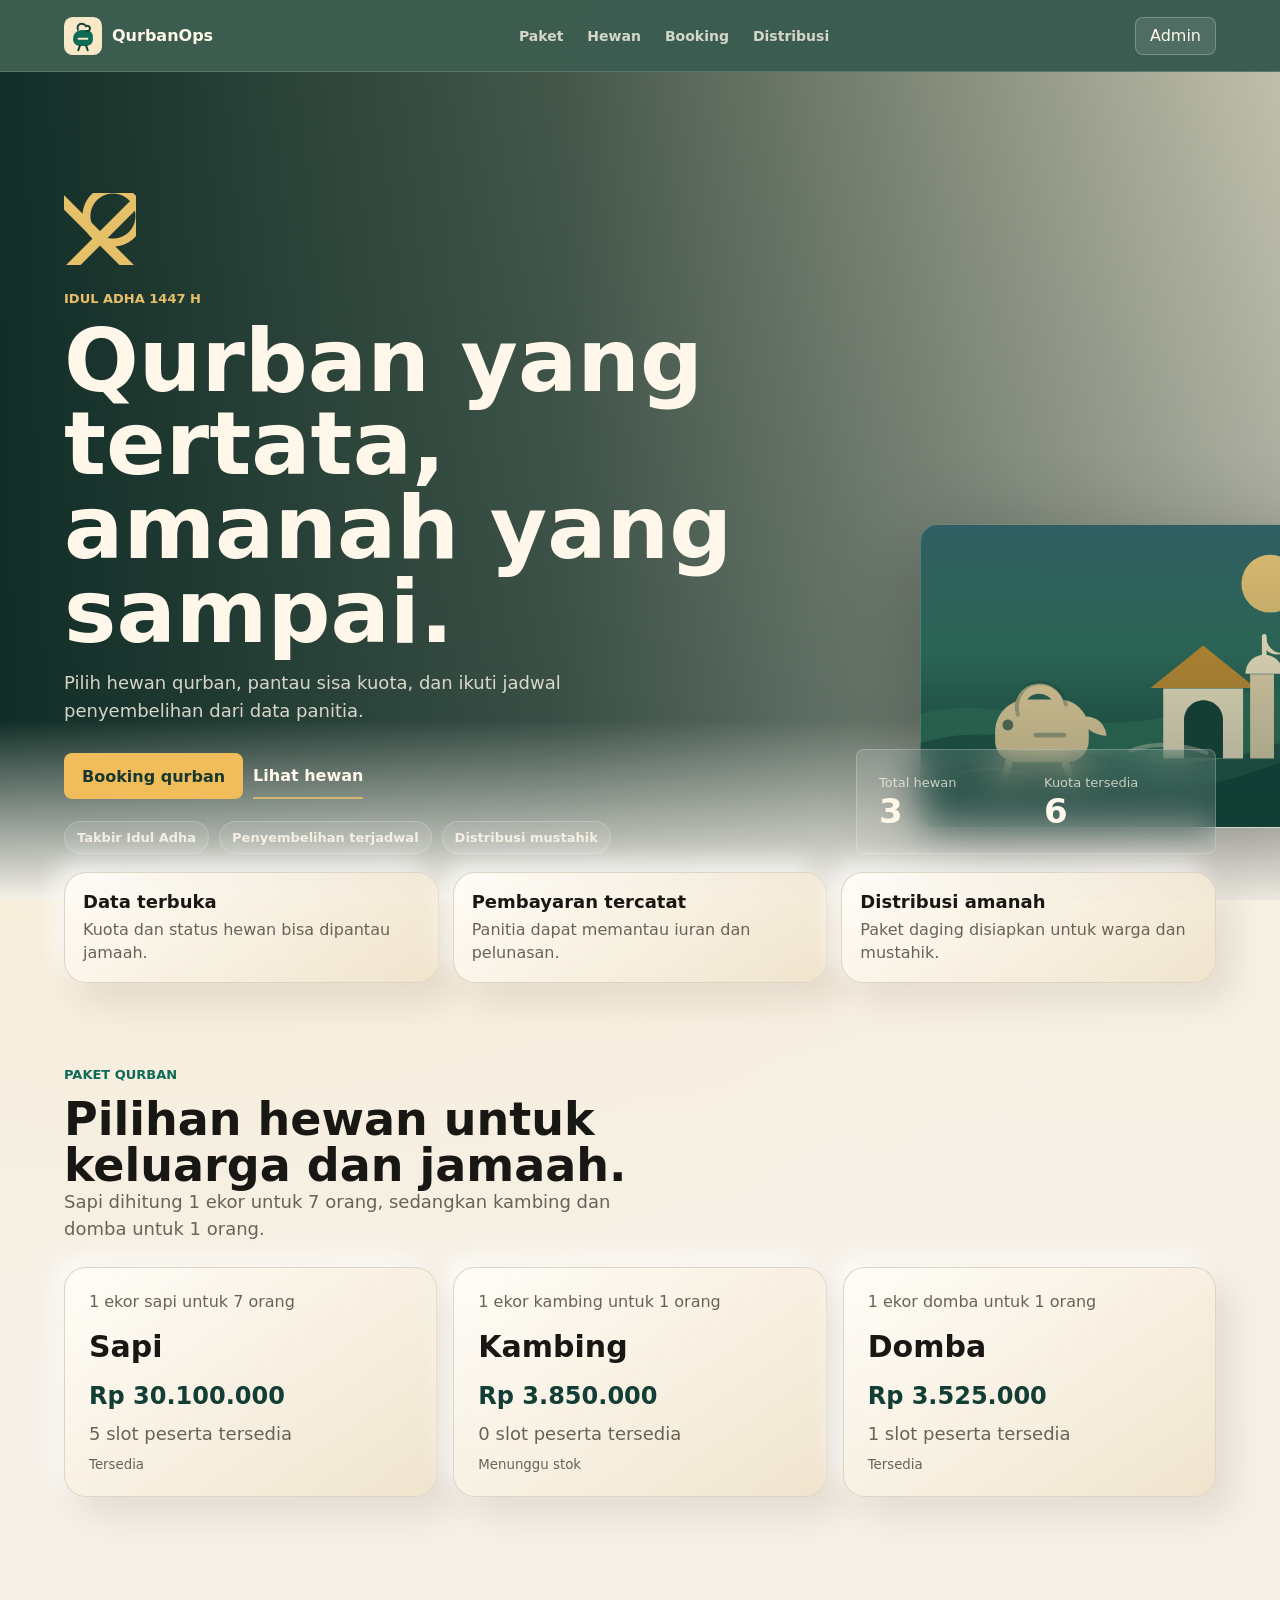
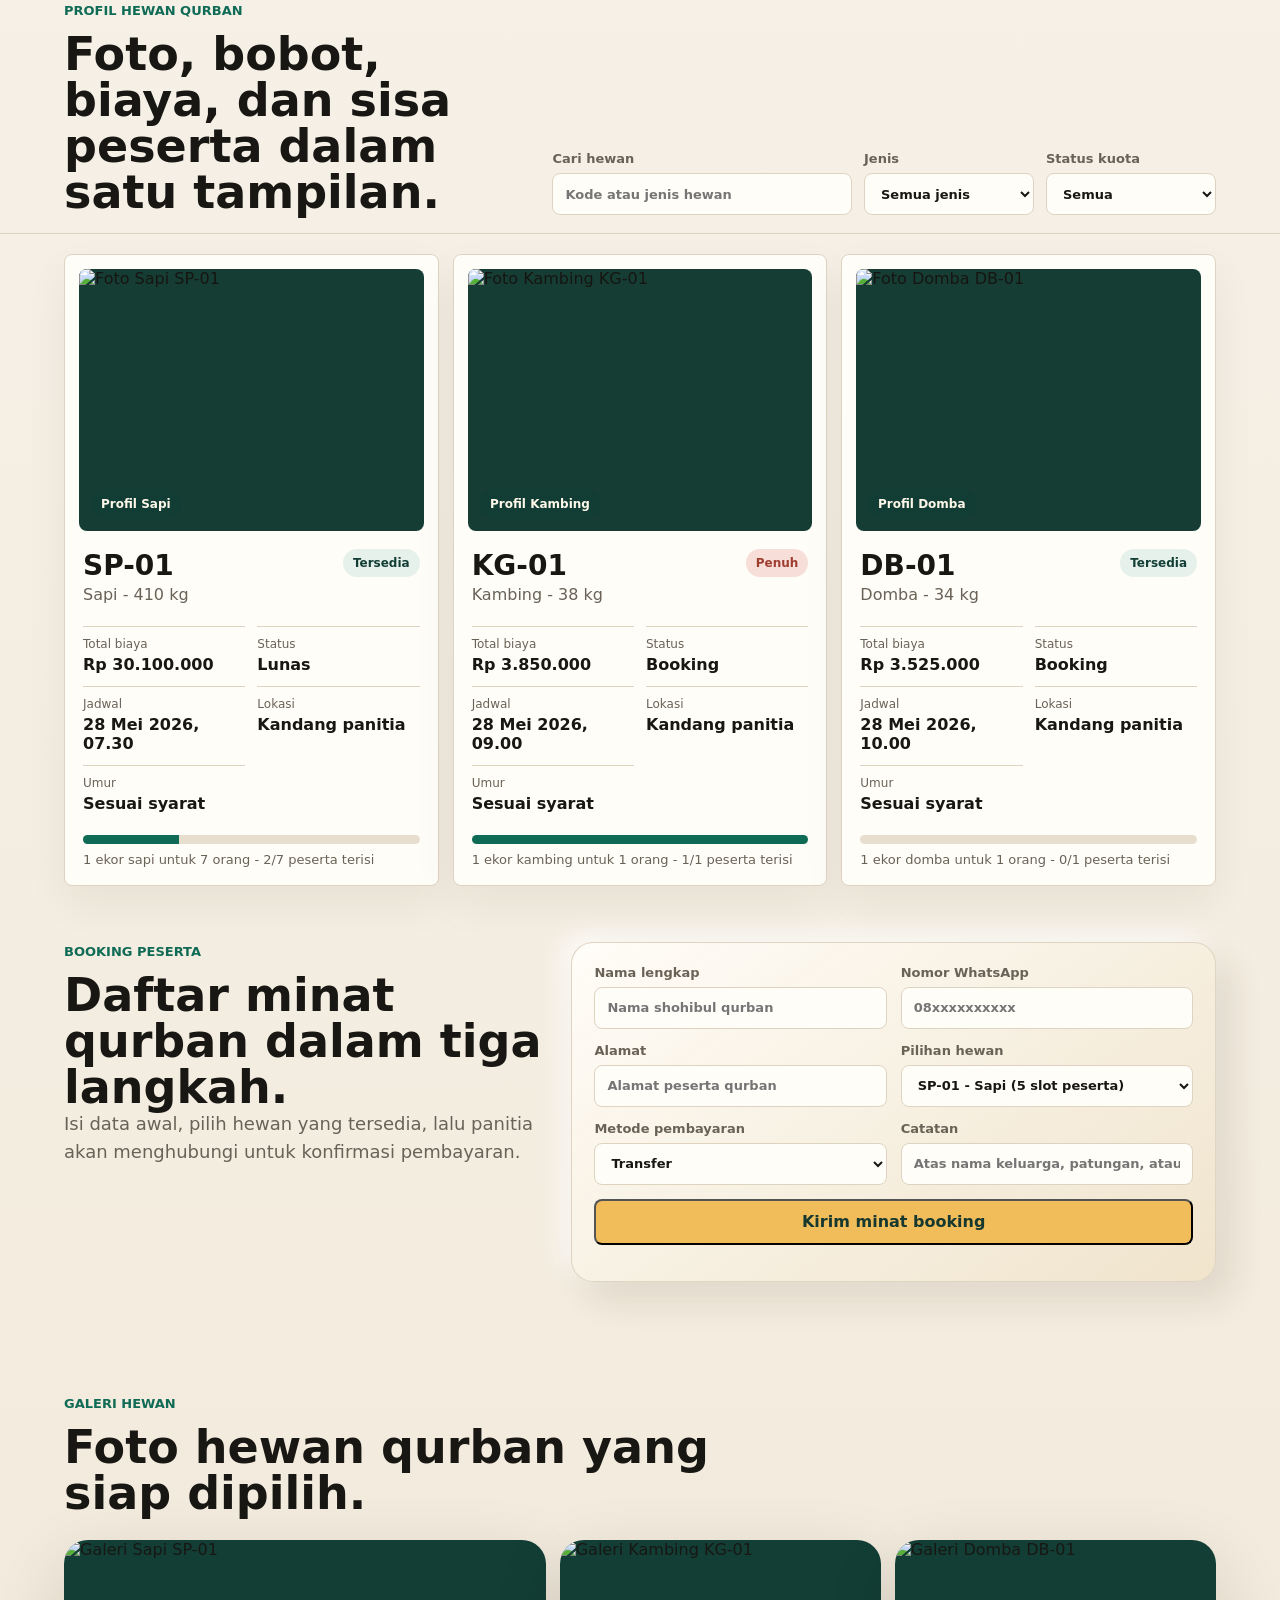
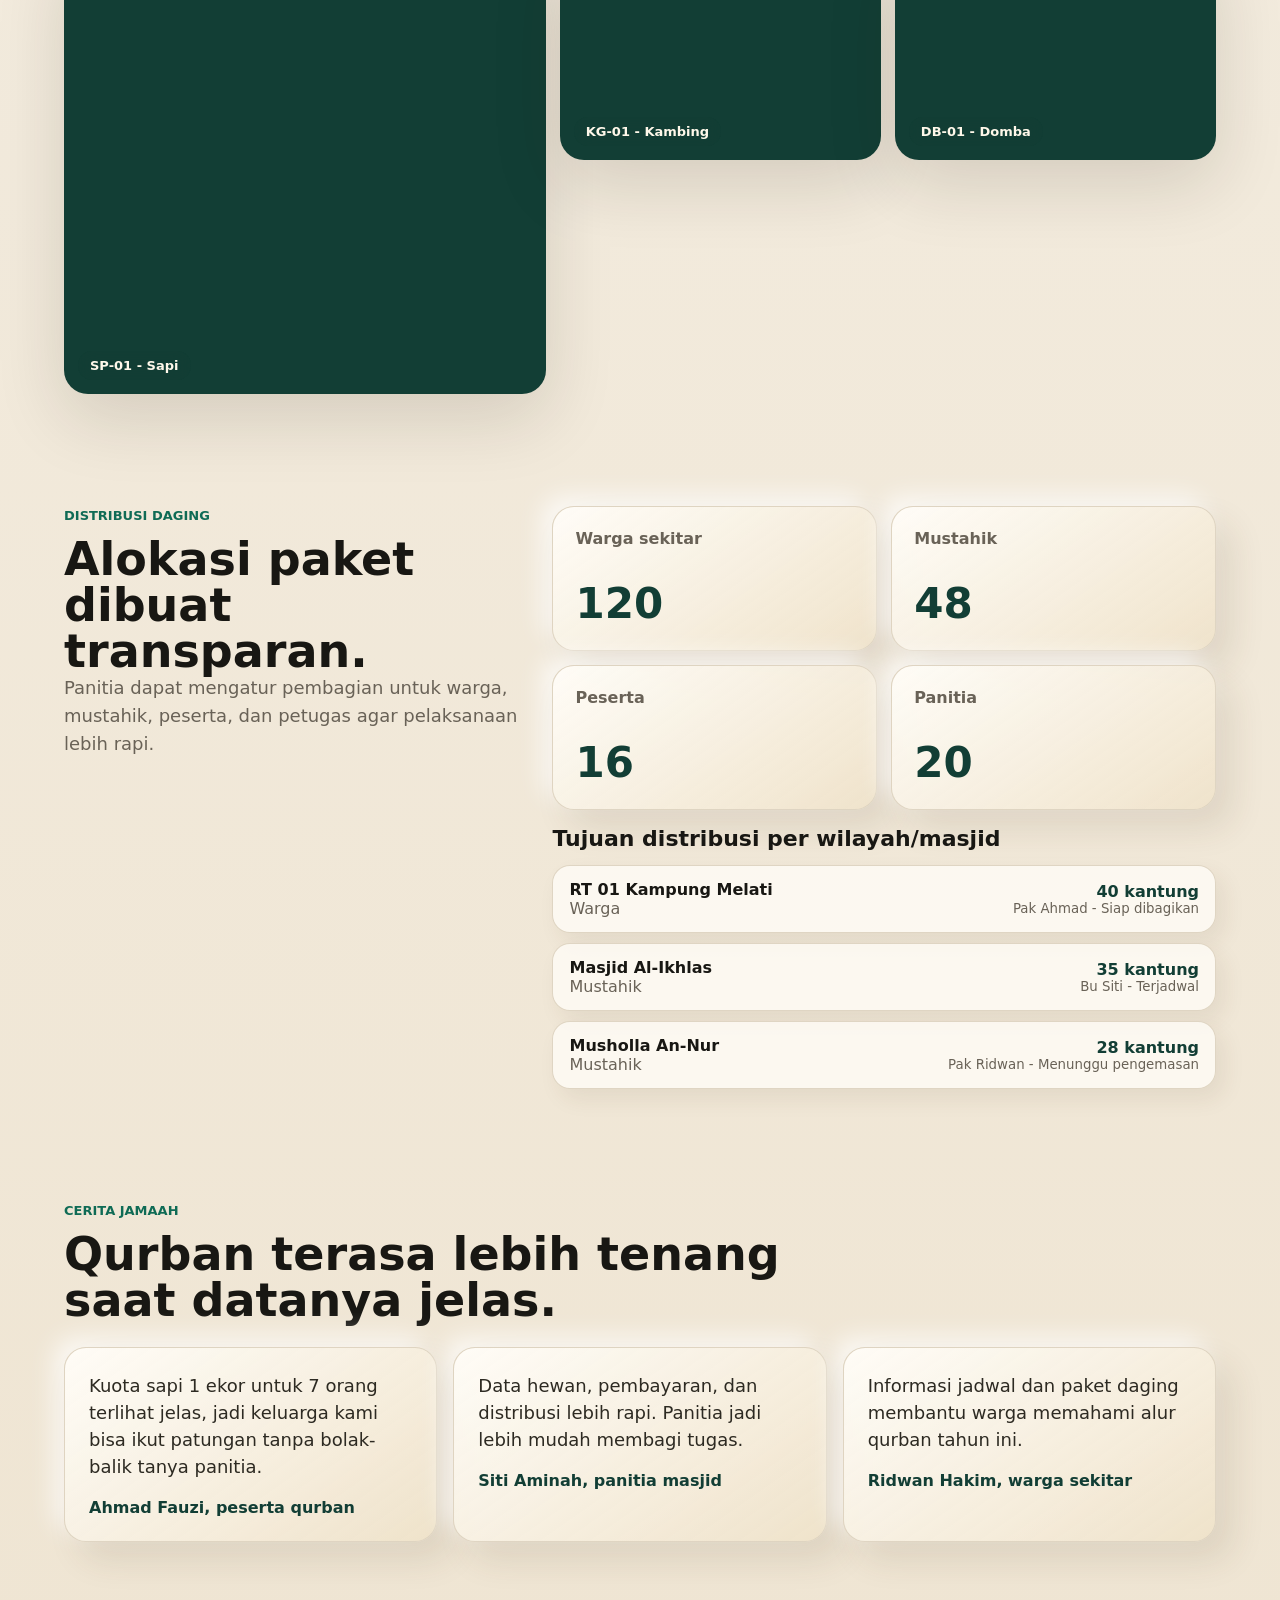
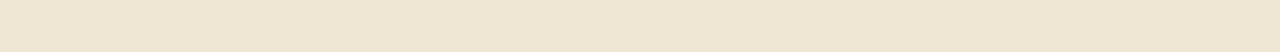
==== commit 96d475ae: "Detail meat distribution targets" ====
--- a/index.html
+++ b/index.html
@@ -159,11 +159,14 @@
           <h2>Alokasi paket dibuat transparan.</h2>
           <p>Panitia dapat mengatur pembagian untuk warga, mustahik, peserta, dan petugas agar pelaksanaan lebih rapi.</p>
         </div>
-        <div class="distribution-grid">
-          <div><span>Warga sekitar</span><strong>120</strong></div>
-          <div><span>Mustahik</span><strong>48</strong></div>
-          <div><span>Peserta</span><strong>16</strong></div>
-          <div><span>Panitia</span><strong>20</strong></div>
+        <div>
+          <div class="distribution-grid" id="distributionSummary">
+            <div><span>Warga sekitar</span><strong>120</strong></div>
+            <div><span>Mustahik</span><strong>48</strong></div>
+            <div><span>Peserta</span><strong>16</strong></div>
+            <div><span>Panitia</span><strong>20</strong></div>
+          </div>
+          <div class="distribution-targets" id="distributionTargets"></div>
         </div>
       </section>
 
--- a/styles/public.css
+++ b/styles/public.css
@@ -616,6 +616,46 @@
   display: grid;
   grid-template-columns: repeat(2, minmax(0, 1fr));
   gap: 14px;
+}
+
+.distribution-targets {
+  margin-top: 16px;
+  display: grid;
+  gap: 10px;
+}
+
+.distribution-targets h3 {
+  margin: 0 0 4px;
+  font-size: 22px;
+}
+
+.distribution-targets article {
+  display: flex;
+  justify-content: space-between;
+  gap: 14px;
+  align-items: center;
+  padding: 14px 16px;
+  border-radius: 18px;
+  background: rgba(255, 253, 248, 0.78);
+  border: 1px solid rgba(222, 211, 192, 0.95);
+  box-shadow: 8px 10px 22px rgba(76, 55, 25, 0.08);
+}
+
+.distribution-targets strong,
+.distribution-targets span,
+.distribution-targets b,
+.distribution-targets small {
+  display: block;
+}
+
+.distribution-targets span,
+.distribution-targets small {
+  color: var(--muted);
+}
+
+.distribution-targets b {
+  color: var(--accent-dark);
+  text-align: right;
 }
 
 .distribution-grid div {
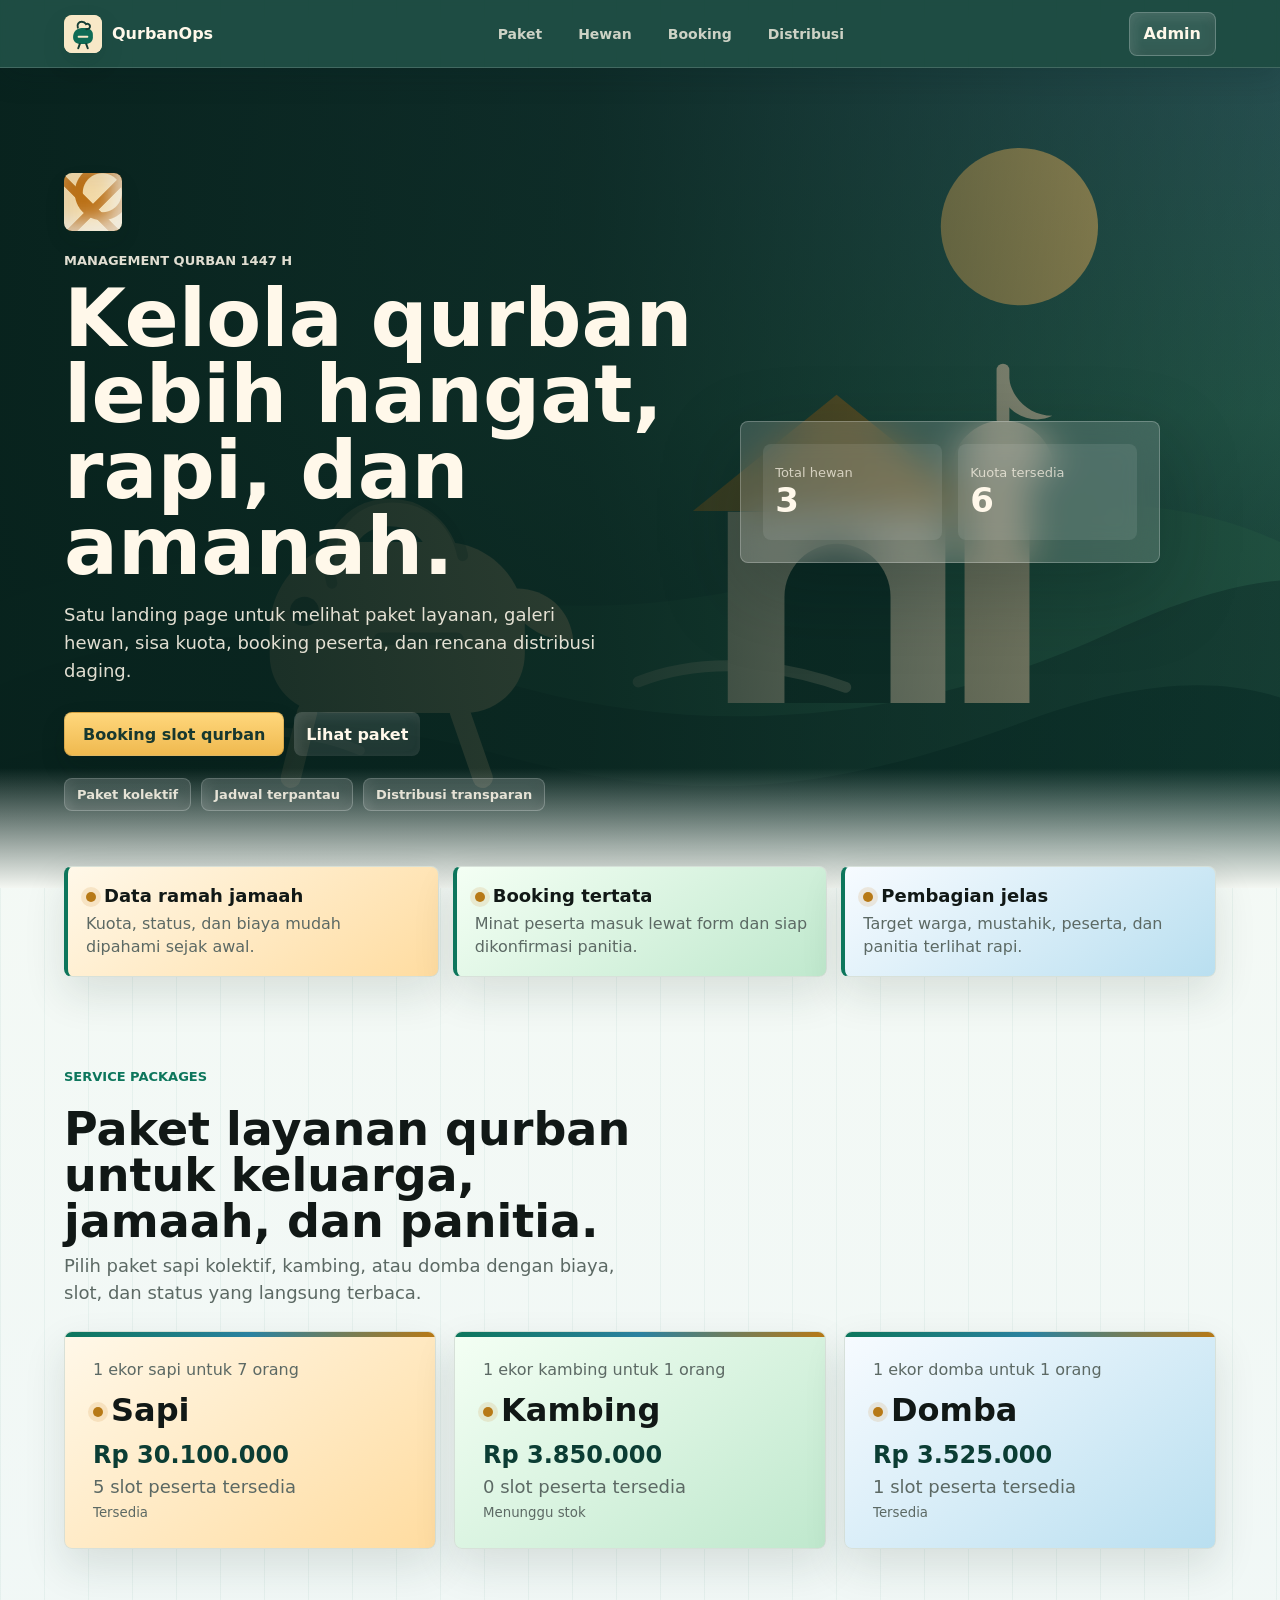
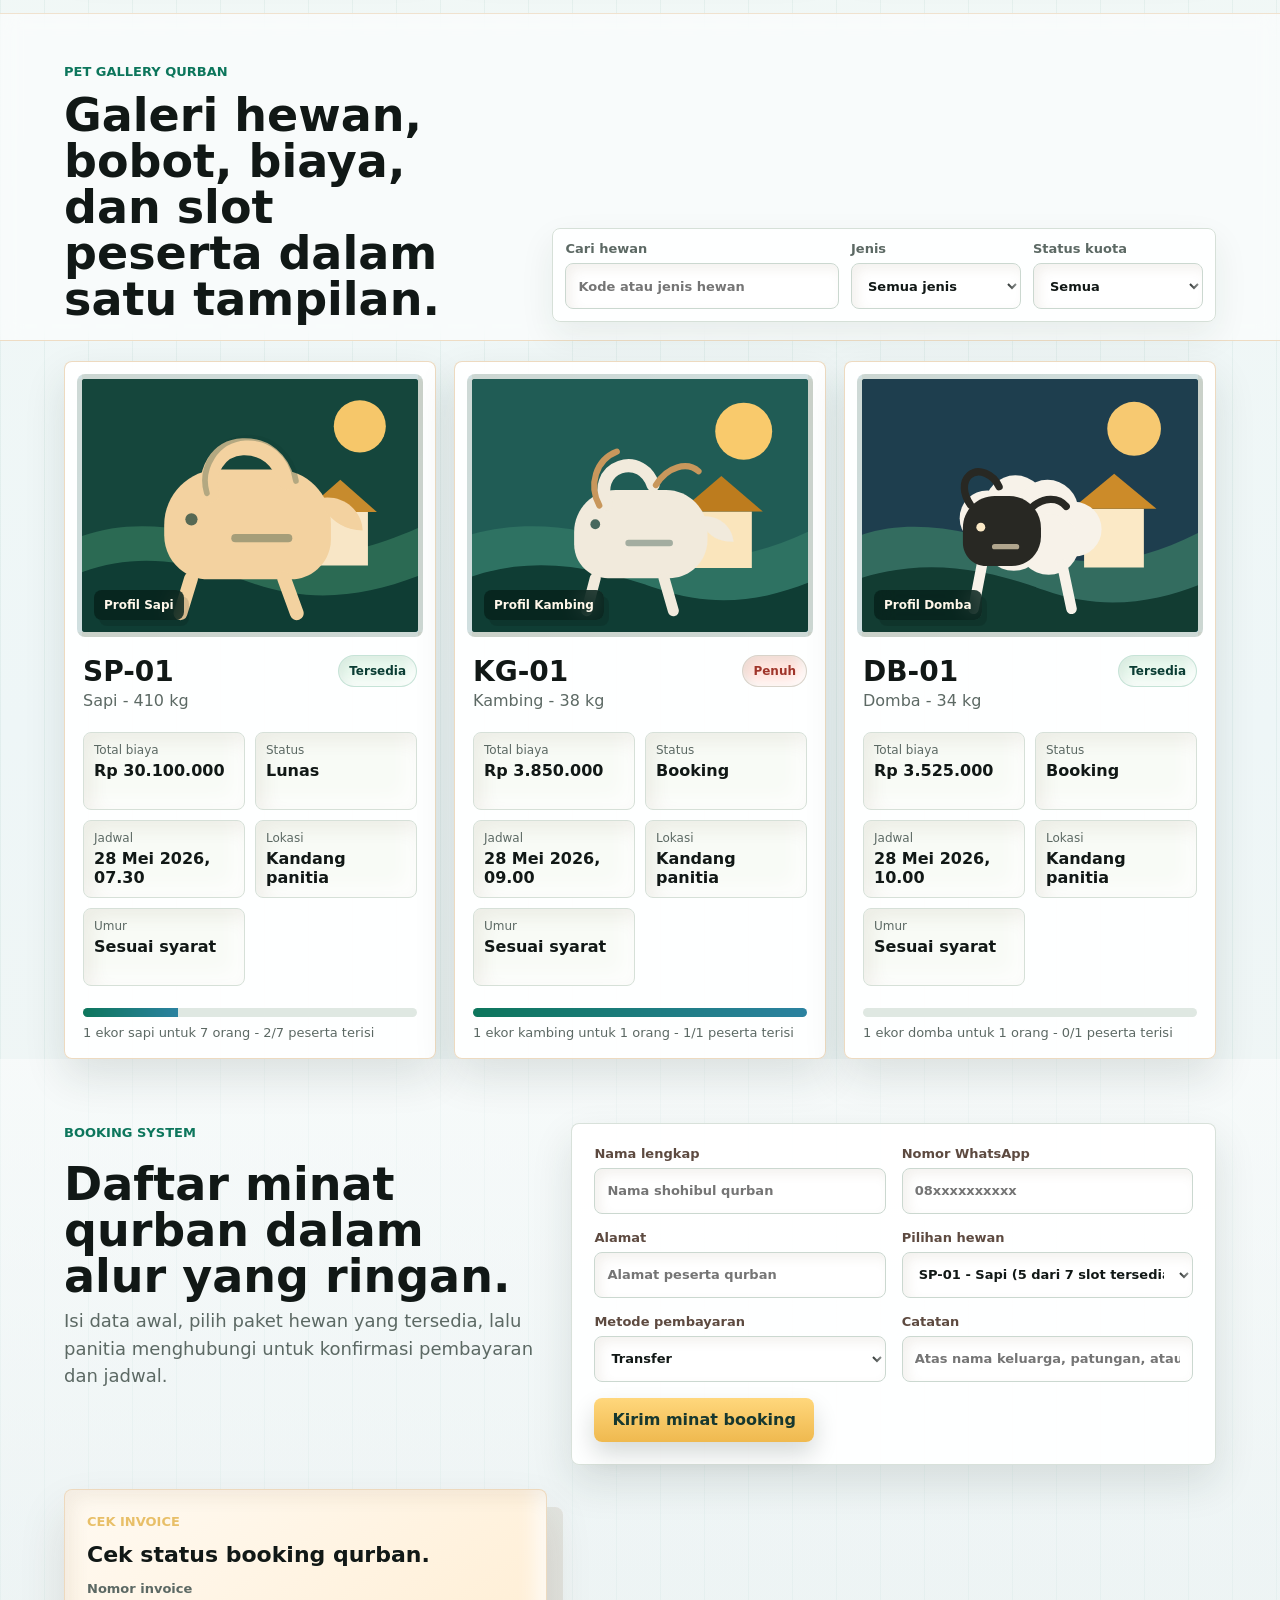
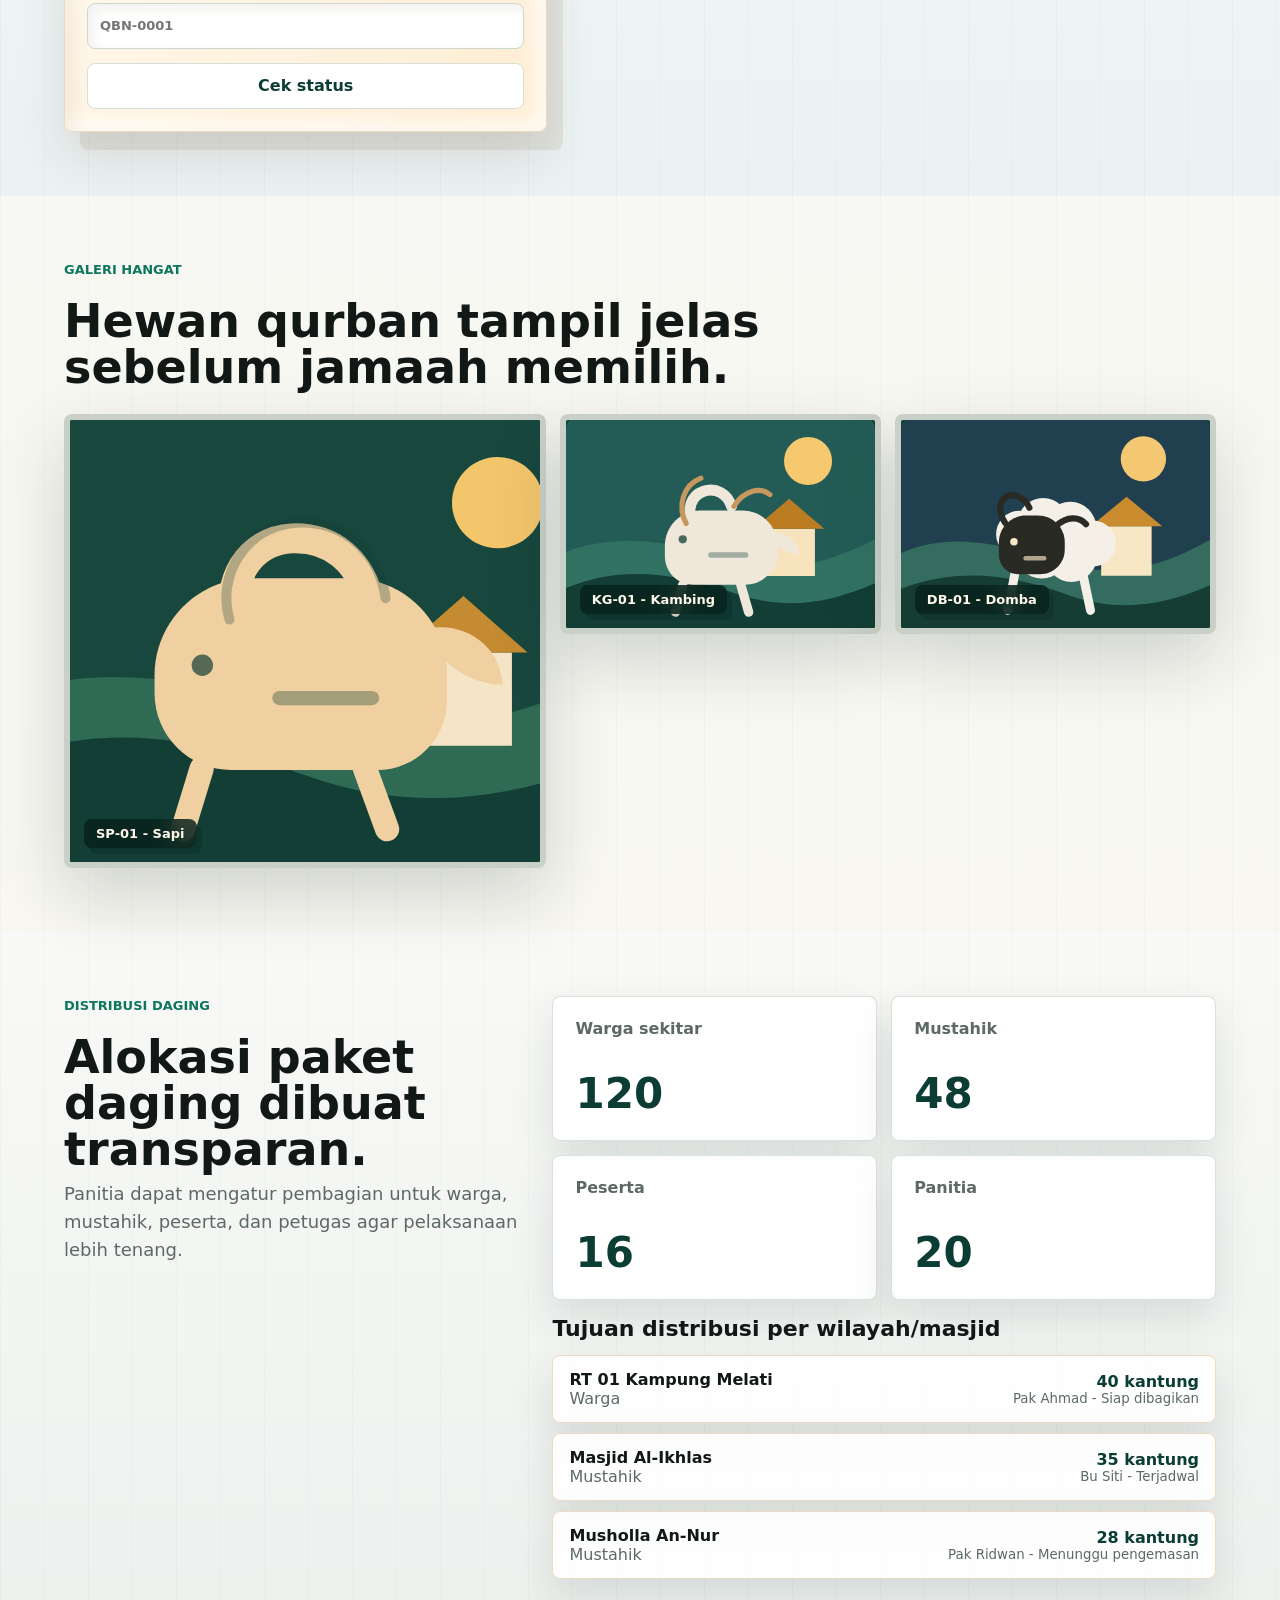
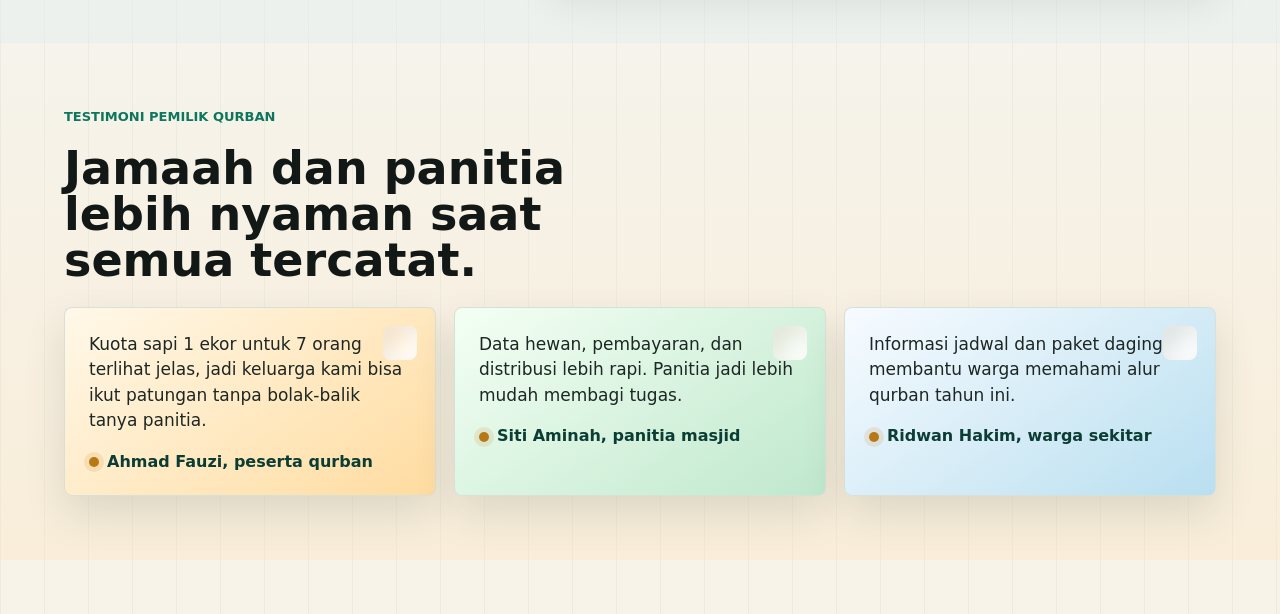
==== commit 0952b030: "Improve qurban booking and admin validation" ====
--- a/index.html
+++ b/index.html
@@ -3,7 +3,7 @@
   <head>
     <meta charset="UTF-8" />
     <meta name="viewport" content="width=device-width, initial-scale=1.0" />
-    <title>List Hewan Qurban</title>
+    <title>Management Qurban Terpadu</title>
     <link rel="stylesheet" href="styles/public.css" />
   </head>
   <body>
@@ -24,17 +24,17 @@
     <main>
       <section class="hero">
         <div class="hero-copy">
-          <p class="eyebrow">Idul Adha 1447 H</p>
-          <h1>Qurban yang tertata, amanah yang sampai.</h1>
-          <p>Pilih hewan qurban, pantau sisa kuota, dan ikuti jadwal penyembelihan dari data panitia.</p>
+          <p class="eyebrow">Management Qurban 1447 H</p>
+          <h1>Kelola qurban lebih hangat, rapi, dan amanah.</h1>
+          <p>Satu landing page untuk melihat paket layanan, galeri hewan, sisa kuota, booking peserta, dan rencana distribusi daging.</p>
           <div class="hero-actions">
-            <a class="primary-cta" href="#bookingQurban">Booking qurban</a>
-            <a class="text-cta" href="#listHewan">Lihat hewan</a>
+            <a class="primary-cta" href="#bookingQurban">Booking slot qurban</a>
+            <a class="text-cta" href="#paketQurban">Lihat paket</a>
           </div>
           <div class="eid-notes" aria-label="Nilai pelaksanaan qurban">
-            <span>Takbir Idul Adha</span>
-            <span>Penyembelihan terjadwal</span>
-            <span>Distribusi mustahik</span>
+            <span>Paket kolektif</span>
+            <span>Jadwal terpantau</span>
+            <span>Distribusi transparan</span>
           </div>
         </div>
         <div class="hero-panel" aria-label="Ringkasan hewan qurban">
@@ -51,32 +51,32 @@
 
       <section class="trust-strip" aria-label="Keunggulan layanan qurban">
         <div>
-          <strong>Data terbuka</strong>
-          <span>Kuota dan status hewan bisa dipantau jamaah.</span>
-        </div>
-        <div>
-          <strong>Pembayaran tercatat</strong>
-          <span>Panitia dapat memantau iuran dan pelunasan.</span>
-        </div>
-        <div>
-          <strong>Distribusi amanah</strong>
-          <span>Paket daging disiapkan untuk warga dan mustahik.</span>
+          <strong>Data ramah jamaah</strong>
+          <span>Kuota, status, dan biaya mudah dipahami sejak awal.</span>
+        </div>
+        <div>
+          <strong>Booking tertata</strong>
+          <span>Minat peserta masuk lewat form dan siap dikonfirmasi panitia.</span>
+        </div>
+        <div>
+          <strong>Pembagian jelas</strong>
+          <span>Target warga, mustahik, peserta, dan panitia terlihat rapi.</span>
         </div>
       </section>
 
       <section class="landing-section packages-section" id="paketQurban">
         <div class="section-copy">
-          <p class="eyebrow">Paket qurban</p>
-          <h2>Pilihan hewan untuk keluarga dan jamaah.</h2>
-          <p>Sapi dihitung 1 ekor untuk 7 orang, sedangkan kambing dan domba untuk 1 orang.</p>
+          <p class="eyebrow">Service packages</p>
+          <h2>Paket layanan qurban untuk keluarga, jamaah, dan panitia.</h2>
+          <p>Pilih paket sapi kolektif, kambing, atau domba dengan biaya, slot, dan status yang langsung terbaca.</p>
         </div>
         <div class="package-grid" id="packageGrid" aria-live="polite"></div>
       </section>
 
       <section class="catalog-head" id="listHewan">
         <div>
-          <p class="eyebrow">Profil hewan qurban</p>
-          <h2>Foto, bobot, biaya, dan sisa peserta dalam satu tampilan.</h2>
+          <p class="eyebrow">Pet gallery qurban</p>
+          <h2>Galeri hewan, bobot, biaya, dan slot peserta dalam satu tampilan.</h2>
         </div>
         <div class="toolbar" aria-label="Filter list hewan">
           <label>
@@ -107,9 +107,9 @@
 
       <section class="landing-section booking-section" id="bookingQurban">
         <div class="section-copy">
-          <p class="eyebrow">Booking peserta</p>
-          <h2>Daftar minat qurban dalam tiga langkah.</h2>
-          <p>Isi data awal, pilih hewan yang tersedia, lalu panitia akan menghubungi untuk konfirmasi pembayaran.</p>
+          <p class="eyebrow">Booking system</p>
+          <h2>Daftar minat qurban dalam alur yang ringan.</h2>
+          <p>Isi data awal, pilih paket hewan yang tersedia, lalu panitia menghubungi untuk konfirmasi pembayaran dan jadwal.</p>
         </div>
         <form class="booking-form" id="bookingForm">
           <label>
@@ -143,12 +143,24 @@
           <button class="primary-cta" type="submit">Kirim minat booking</button>
           <div class="booking-result" id="bookingResult" role="status"></div>
         </form>
+        <form class="invoice-check-form" id="invoiceCheckForm">
+          <div>
+            <p class="eyebrow">Cek invoice</p>
+            <h3>Cek status booking qurban.</h3>
+          </div>
+          <label>
+            Nomor invoice
+            <input name="invoice" required placeholder="QBN-0001" />
+          </label>
+          <button class="secondary-cta" type="submit">Cek status</button>
+          <div class="booking-result" id="invoiceCheckResult" role="status"></div>
+        </form>
       </section>
 
       <section class="landing-section gallery-section">
         <div class="section-copy">
-          <p class="eyebrow">Galeri hewan</p>
-          <h2>Foto hewan qurban yang siap dipilih.</h2>
+          <p class="eyebrow">Galeri hangat</p>
+          <h2>Hewan qurban tampil jelas sebelum jamaah memilih.</h2>
         </div>
         <div class="gallery-grid" id="animalGallery"></div>
       </section>
@@ -156,8 +168,8 @@
       <section class="landing-section distribution-section" id="distribusi">
         <div class="section-copy">
           <p class="eyebrow">Distribusi daging</p>
-          <h2>Alokasi paket dibuat transparan.</h2>
-          <p>Panitia dapat mengatur pembagian untuk warga, mustahik, peserta, dan petugas agar pelaksanaan lebih rapi.</p>
+          <h2>Alokasi paket daging dibuat transparan.</h2>
+          <p>Panitia dapat mengatur pembagian untuk warga, mustahik, peserta, dan petugas agar pelaksanaan lebih tenang.</p>
         </div>
         <div>
           <div class="distribution-grid" id="distributionSummary">
@@ -172,8 +184,8 @@
 
       <section class="landing-section testimonials-section">
         <div class="section-copy">
-          <p class="eyebrow">Cerita jamaah</p>
-          <h2>Qurban terasa lebih tenang saat datanya jelas.</h2>
+          <p class="eyebrow">Testimoni pemilik qurban</p>
+          <h2>Jamaah dan panitia lebih nyaman saat semua tercatat.</h2>
         </div>
         <div class="testimonial-grid">
           <figure>
--- a/styles/public.css
+++ b/styles/public.css
@@ -115,7 +115,7 @@
   background:
     linear-gradient(90deg, rgba(9, 39, 33, 0.96) 0%, rgba(9, 39, 33, 0.74) 44%, rgba(9, 39, 33, 0.2) 100%),
     linear-gradient(0deg, rgba(9, 39, 33, 0.26), rgba(9, 39, 33, 0.04)),
-    url("https://images.unsplash.com/photo-1500595046743-cd271d694d30?auto=format&fit=crop&w=1800&q=84") center right / cover no-repeat;
+    url("../assets/qurban-hero.svg") center right / cover no-repeat;
   z-index: -2;
 }
 
@@ -752,6 +752,7 @@
   .animal-list,
   .booking-section,
   .booking-form,
+  .invoice-check-form,
   .distribution-section,
   .distribution-grid,
   .package-grid,
@@ -786,3 +787,764 @@
     grid-row: span 1;
   }
 }
+
+/* Warm claymorphism landing refresh for qurban management. */
+:root {
+  --bg: #fff4e7;
+  --ink: #201815;
+  --muted: #725f54;
+  --panel: #fffaf2;
+  --panel-soft: #fff1dd;
+  --line: #ecd8bd;
+  --accent: #1a8a69;
+  --accent-dark: #15463a;
+  --gold: #c77718;
+  --gold-soft: #ffd989;
+  --peach: #ffc7a6;
+  --mint: #bfe8cd;
+  --sky: #b9dff0;
+  --rose: #f4a9a0;
+  --danger: #a54034;
+  --clay-shadow: 16px 18px 0 rgba(114, 78, 36, 0.1), 0 24px 48px rgba(74, 48, 25, 0.12);
+  --clay-inset: inset 8px 8px 18px rgba(107, 73, 38, 0.08), inset -10px -10px 20px rgba(255, 255, 255, 0.78);
+}
+
+body {
+  background:
+    linear-gradient(90deg, rgba(26, 138, 105, 0.055) 1px, transparent 1px),
+    linear-gradient(180deg, #fff7ea 0%, #fff0dd 36%, #edf8ef 72%, #fff8ed 100%);
+  background-size: 42px 42px, auto;
+}
+
+.site-header {
+  background: rgba(21, 70, 58, 0.9);
+}
+
+.brand img,
+.hero-copy::before {
+  border-radius: 8px;
+  background-color: #ffe4af;
+  box-shadow: var(--clay-inset), 0 10px 22px rgba(13, 48, 40, 0.16);
+}
+
+.hero {
+  min-height: min(780px, calc(100svh - 68px));
+  align-items: center;
+}
+
+.hero::before {
+  background:
+    linear-gradient(90deg, rgba(20, 56, 47, 0.94) 0%, rgba(20, 56, 47, 0.76) 48%, rgba(20, 56, 47, 0.2) 100%),
+    linear-gradient(180deg, rgba(255, 214, 137, 0.14), rgba(26, 138, 105, 0.08)),
+    url("../assets/qurban-hero.svg") center right / cover no-repeat;
+}
+
+.hero::after {
+  height: 120px;
+  background: linear-gradient(180deg, rgba(255, 244, 231, 0), var(--bg));
+}
+
+.hero-copy::before {
+  background:
+    radial-gradient(circle at 66% 34%, transparent 0 19px, #c77718 20px 27px, transparent 28px),
+    linear-gradient(45deg, transparent 38%, #c77718 39% 48%, transparent 49%),
+    linear-gradient(-45deg, transparent 38%, #c77718 39% 48%, transparent 49%),
+    #ffe4af;
+}
+
+h1 {
+  font-size: clamp(42px, 6.5vw, 80px);
+}
+
+.primary-cta {
+  background: linear-gradient(180deg, #ffe09b, #f0af4f);
+  box-shadow: 8px 10px 0 rgba(90, 55, 15, 0.16), 0 16px 28px rgba(4, 24, 20, 0.16);
+}
+
+.primary-cta:hover {
+  transform: translateY(-3px);
+  box-shadow: 10px 12px 0 rgba(90, 55, 15, 0.13), 0 18px 32px rgba(4, 24, 20, 0.2);
+}
+
+.text-cta,
+.eid-notes span,
+.admin-link {
+  box-shadow: inset 4px 4px 12px rgba(255, 255, 255, 0.1), inset -4px -4px 12px rgba(0, 0, 0, 0.08);
+}
+
+.hero-panel {
+  background: rgba(255, 246, 226, 0.18);
+  box-shadow: 14px 16px 0 rgba(0, 0, 0, 0.12), 0 28px 80px rgba(5, 25, 22, 0.28);
+}
+
+.hero-panel div {
+  background: rgba(255, 248, 234, 0.14);
+}
+
+.trust-strip div,
+.package-card,
+.animal-item,
+.booking-form,
+.invoice-check-form,
+.distribution-grid div,
+.distribution-targets article,
+.testimonial-grid figure,
+.toolbar,
+.empty-state {
+  border: 1px solid rgba(236, 216, 189, 0.95);
+  border-radius: 8px;
+  background: linear-gradient(145deg, #fffaf2, #ffeccf);
+  box-shadow: var(--clay-shadow), var(--clay-inset);
+}
+
+.trust-strip div:nth-child(1),
+.package-card:nth-child(1),
+.testimonial-grid figure:nth-child(1) {
+  background: linear-gradient(145deg, #fff8e9, #ffdca0);
+}
+
+.trust-strip div:nth-child(2),
+.package-card:nth-child(2),
+.testimonial-grid figure:nth-child(2) {
+  background: linear-gradient(145deg, #f4fff4, #bfe8cd);
+}
+
+.trust-strip div:nth-child(3),
+.package-card:nth-child(3),
+.testimonial-grid figure:nth-child(3) {
+  background: linear-gradient(145deg, #f7fbff, #b9dff0);
+}
+
+.trust-strip strong::before,
+.package-card h3::before,
+.testimonial-grid figcaption::before {
+  content: "";
+  width: 10px;
+  height: 10px;
+  display: inline-block;
+  margin-right: 8px;
+  border-radius: 8px;
+  background: var(--gold);
+  box-shadow: 0 0 0 5px rgba(199, 119, 24, 0.14);
+  vertical-align: middle;
+}
+
+.package-card {
+  min-height: 236px;
+  padding: 28px;
+}
+
+.package-card::before {
+  height: 8px;
+  background: linear-gradient(90deg, #f4a9a0, #ffd989, #bfe8cd, #b9dff0);
+}
+
+.package-card strong,
+.animal-code,
+.distribution-grid strong {
+  font-variant-numeric: tabular-nums;
+}
+
+.catalog-head {
+  border-top: 1px solid rgba(236, 216, 189, 0.7);
+  border-bottom-color: rgba(236, 216, 189, 0.9);
+  background: rgba(255, 250, 242, 0.66);
+}
+
+.toolbar {
+  background: linear-gradient(145deg, #fffaf2, #eaf8ee);
+}
+
+.animal-item {
+  background: linear-gradient(145deg, #fffaf2, #fff0d9);
+}
+
+.animal-photo-wrap {
+  margin: -6px -6px 18px;
+  border: 5px solid rgba(255, 250, 242, 0.78);
+  box-shadow: inset 0 0 0 1px rgba(21, 70, 58, 0.1);
+}
+
+.photo-caption,
+.gallery-grid figcaption {
+  background: rgba(21, 70, 58, 0.9);
+  box-shadow: 5px 6px 0 rgba(0, 0, 0, 0.12);
+}
+
+.animal-meta div {
+  background: rgba(255, 250, 242, 0.72);
+  box-shadow: var(--clay-inset);
+}
+
+.badge {
+  min-height: 32px;
+  background: #e9f8ee;
+  box-shadow: inset 4px 4px 9px rgba(44, 96, 72, 0.08), inset -5px -5px 10px rgba(255, 255, 255, 0.78);
+}
+
+.badge.full {
+  background: #ffe5df;
+}
+
+.booking-section {
+  background:
+    linear-gradient(90deg, rgba(255, 199, 166, 0.26), rgba(191, 232, 205, 0.28)),
+    linear-gradient(180deg, rgba(255, 255, 255, 0.3), rgba(255, 241, 221, 0.48));
+}
+
+.booking-form {
+  background: linear-gradient(145deg, #fffaf2, #ffe6c2);
+}
+
+.booking-form label {
+  color: #5d4a40;
+}
+
+input,
+select {
+  border-color: #e3caa8;
+  background: #fffaf4;
+  box-shadow: inset 5px 5px 12px rgba(105, 72, 35, 0.08), inset -6px -6px 14px rgba(255, 255, 255, 0.82);
+}
+
+.gallery-section {
+  background: rgba(255, 250, 242, 0.42);
+}
+
+.gallery-grid figure {
+  border: 6px solid rgba(255, 250, 242, 0.78);
+  background: var(--accent-dark);
+  box-shadow: 14px 16px 0 rgba(114, 78, 36, 0.12), 0 22px 44px rgba(74, 48, 25, 0.16);
+}
+
+.distribution-section {
+  background:
+    linear-gradient(90deg, rgba(185, 223, 240, 0.32), rgba(255, 217, 137, 0.24)),
+    linear-gradient(180deg, rgba(255, 255, 255, 0.42), rgba(237, 248, 239, 0.54));
+}
+
+.distribution-targets article {
+  background: linear-gradient(145deg, #fffaf2, #effaf3);
+}
+
+.testimonials-section {
+  background: linear-gradient(180deg, rgba(255, 250, 242, 0), rgba(255, 225, 184, 0.32));
+}
+
+.testimonial-grid blockquote {
+  font-size: 17px;
+}
+
+.testimonial-grid figure {
+  position: relative;
+}
+
+.testimonial-grid figure::before {
+  content: "";
+  position: absolute;
+  right: 18px;
+  top: 18px;
+  width: 34px;
+  height: 34px;
+  border-radius: 8px;
+  background: rgba(255, 250, 242, 0.52);
+  box-shadow: var(--clay-inset);
+}
+
+@media (max-width: 680px) {
+  .hero {
+    padding-top: 44px;
+  }
+
+  .trust-strip div,
+  .package-card,
+  .animal-item,
+  .booking-form,
+  .invoice-check-form,
+  .distribution-grid div,
+  .testimonial-grid figure {
+    box-shadow: 9px 11px 0 rgba(114, 78, 36, 0.09), 0 18px 34px rgba(74, 48, 25, 0.11), var(--clay-inset);
+  }
+
+  .package-card,
+  .testimonial-grid figure {
+    padding: 22px;
+  }
+}
+
+/* UI/UX Pro Max polish: clearer hierarchy, stronger contrast, predictable touch states. */
+:root {
+  --bg: #f4f7f2;
+  --ink: #111816;
+  --muted: #5c6964;
+  --panel: #ffffff;
+  --panel-soft: #f8fbf6;
+  --line: #d6e0d8;
+  --accent: #0d765c;
+  --accent-dark: #0b3d34;
+  --gold: #b77916;
+  --gold-soft: #ffe0a3;
+  --sky: #dcebf2;
+  --danger: #9f352a;
+  --shadow: 0 18px 42px rgba(24, 47, 39, 0.12);
+  --shadow-strong: 0 26px 70px rgba(20, 45, 38, 0.18);
+}
+
+html {
+  scroll-behavior: smooth;
+}
+
+body {
+  background:
+    linear-gradient(90deg, rgba(13, 118, 92, 0.055) 1px, transparent 1px),
+    linear-gradient(180deg, #f7fbf4 0%, #eef6f7 43%, #f7f3e9 100%);
+  background-size: 44px 44px, auto;
+}
+
+a,
+button,
+input,
+select {
+  -webkit-tap-highlight-color: transparent;
+}
+
+a:focus-visible,
+button:focus-visible,
+input:focus-visible,
+select:focus-visible {
+  outline: 3px solid rgba(255, 194, 97, 0.95);
+  outline-offset: 3px;
+}
+
+.site-header {
+  height: 68px;
+  background: rgba(11, 61, 52, 0.92);
+  box-shadow: 0 10px 28px rgba(8, 34, 29, 0.16);
+}
+
+.brand span {
+  letter-spacing: 0;
+}
+
+.site-nav a,
+.admin-link,
+.primary-cta,
+.text-cta {
+  min-height: 44px;
+}
+
+.site-nav a {
+  display: inline-flex;
+  align-items: center;
+  border-radius: 8px;
+  padding: 0 6px;
+}
+
+.site-nav a:hover,
+.site-nav a:focus-visible {
+  background: rgba(255, 255, 255, 0.08);
+}
+
+.admin-link {
+  font-weight: 800;
+  transition: background 180ms ease, border-color 180ms ease, transform 180ms ease;
+}
+
+.admin-link:hover {
+  background: rgba(255, 255, 255, 0.16);
+  border-color: rgba(255, 255, 255, 0.38);
+  transform: translateY(-1px);
+}
+
+.hero {
+  min-height: min(820px, calc(100svh - 68px));
+  grid-template-columns: minmax(0, 0.92fr) minmax(300px, 420px);
+  align-items: center;
+  padding-top: 74px;
+}
+
+.hero::before {
+  background:
+    linear-gradient(90deg, rgba(7, 33, 28, 0.97) 0%, rgba(7, 33, 28, 0.82) 46%, rgba(7, 33, 28, 0.28) 100%),
+    linear-gradient(0deg, rgba(7, 33, 28, 0.22), rgba(7, 33, 28, 0)),
+    url("../assets/qurban-hero.svg") center right / cover no-repeat;
+}
+
+.hero-copy {
+  max-width: 740px;
+}
+
+.hero-copy::before {
+  width: 58px;
+  height: 58px;
+  margin-bottom: 20px;
+}
+
+.hero-copy::after {
+  display: none;
+}
+
+h1 {
+  max-width: 760px;
+  text-wrap: balance;
+}
+
+h2 {
+  max-width: 780px;
+  text-wrap: balance;
+}
+
+.hero p {
+  color: rgba(255, 248, 234, 0.88);
+}
+
+.primary-cta {
+  border: 1px solid rgba(116, 76, 9, 0.22);
+  background: linear-gradient(180deg, #ffd77c, #efb94f);
+  box-shadow: 0 12px 24px rgba(4, 24, 20, 0.16);
+  transition: transform 180ms ease, box-shadow 180ms ease, filter 180ms ease;
+}
+
+.primary-cta:hover {
+  transform: translateY(-2px);
+  box-shadow: 0 16px 30px rgba(4, 24, 20, 0.22);
+  filter: saturate(1.03);
+}
+
+.text-cta {
+  border-bottom: 0;
+  border-radius: 8px;
+  padding: 0 12px;
+  background: rgba(255, 255, 255, 0.1);
+}
+
+.text-cta:hover {
+  background: rgba(255, 255, 255, 0.16);
+}
+
+.eid-notes span {
+  border-radius: 8px;
+}
+
+.hero-panel {
+  border-color: rgba(255, 255, 255, 0.24);
+  background: rgba(255, 255, 255, 0.16);
+  box-shadow: 0 28px 80px rgba(5, 25, 22, 0.26);
+}
+
+.hero-panel div {
+  min-height: 96px;
+  display: grid;
+  align-content: center;
+  border-radius: 8px;
+  padding: 12px;
+  background: rgba(255, 255, 255, 0.09);
+}
+
+.trust-strip div,
+.package-card,
+.booking-form,
+.distribution-grid div,
+.testimonial-grid figure {
+  background: rgba(255, 255, 255, 0.92);
+  border-color: rgba(214, 224, 216, 0.95);
+  border-radius: 8px;
+  box-shadow: var(--shadow);
+}
+
+.trust-strip {
+  margin-top: -22px;
+}
+
+.trust-strip div {
+  border-left: 4px solid var(--accent);
+}
+
+.landing-section {
+  padding-top: 64px;
+  padding-bottom: 64px;
+}
+
+.section-copy {
+  display: grid;
+  gap: 8px;
+}
+
+.section-copy p,
+.catalog-head p,
+.animal-type,
+.quota-text {
+  color: var(--muted);
+}
+
+.package-grid,
+.animal-list,
+.testimonial-grid {
+  gap: 18px;
+}
+
+.package-card {
+  min-height: 218px;
+  position: relative;
+  overflow: hidden;
+}
+
+.package-card::before {
+  content: "";
+  position: absolute;
+  inset: 0 0 auto;
+  height: 5px;
+  background: linear-gradient(90deg, var(--accent), #2b82a0, var(--gold));
+}
+
+.package-card h3 {
+  font-size: clamp(24px, 3vw, 32px);
+}
+
+.catalog-head {
+  background: rgba(255, 255, 255, 0.55);
+  backdrop-filter: blur(10px);
+}
+
+.toolbar {
+  border: 1px solid var(--line);
+  border-radius: 8px;
+  padding: 12px;
+  background: rgba(255, 255, 255, 0.82);
+  box-shadow: 0 14px 34px rgba(24, 47, 39, 0.08);
+}
+
+input,
+select {
+  min-height: 46px;
+  border-color: #cbd8d0;
+  background: #fff;
+  transition: border-color 160ms ease, box-shadow 160ms ease;
+}
+
+input:hover,
+select:hover {
+  border-color: #aebfb5;
+}
+
+input:focus,
+select:focus {
+  border-color: var(--accent);
+  box-shadow: 0 0 0 4px rgba(13, 118, 92, 0.12);
+  outline: 0;
+}
+
+.animal-item {
+  min-height: 472px;
+  border-radius: 8px;
+  background: rgba(255, 255, 255, 0.94);
+  box-shadow: var(--shadow);
+}
+
+.animal-photo-wrap {
+  background: linear-gradient(135deg, var(--accent-dark), #2b82a0);
+}
+
+.photo-caption,
+.gallery-grid figcaption {
+  border-radius: 8px;
+  background: rgba(7, 33, 28, 0.82);
+}
+
+.animal-meta {
+  gap: 10px;
+}
+
+.animal-meta div {
+  min-height: 78px;
+  border: 1px solid var(--line);
+  border-radius: 8px;
+  padding: 10px;
+  background: var(--panel-soft);
+}
+
+.animal-meta strong {
+  overflow-wrap: anywhere;
+}
+
+.badge {
+  border: 1px solid rgba(13, 118, 92, 0.16);
+}
+
+.progress-track {
+  background: #dfe8e2;
+}
+
+.progress-fill {
+  background: linear-gradient(90deg, var(--accent), #2b82a0);
+}
+
+.booking-section,
+.distribution-section {
+  background: linear-gradient(180deg, rgba(255, 255, 255, 0.48), rgba(220, 235, 242, 0.34));
+}
+
+.booking-form {
+  gap: 16px;
+}
+
+.invoice-check-form {
+  padding: 22px;
+  display: grid;
+  gap: 14px;
+}
+
+.invoice-check-form h3 {
+  margin: 0;
+  font-size: 22px;
+}
+
+.invoice-check-form .secondary-cta {
+  border: 1px solid var(--line);
+  background: var(--panel);
+  color: var(--accent-dark);
+}
+
+.booking-form button {
+  justify-self: start;
+  min-width: 190px;
+  border: 0;
+}
+
+.booking-result:empty {
+  display: none;
+}
+
+.gallery-grid figure {
+  border-radius: 8px;
+  box-shadow: var(--shadow-strong);
+}
+
+.gallery-grid img {
+  transition: transform 260ms ease, filter 260ms ease;
+}
+
+.gallery-grid figure:hover img {
+  transform: scale(1.035);
+  filter: saturate(1.08);
+}
+
+.distribution-targets article {
+  border-radius: 8px;
+  background: rgba(255, 255, 255, 0.88);
+  box-shadow: var(--shadow);
+}
+
+.testimonial-grid blockquote {
+  color: #1d2723;
+}
+
+@media (prefers-reduced-motion: reduce) {
+  *,
+  *::before,
+  *::after {
+    scroll-behavior: auto !important;
+    animation-duration: 1ms !important;
+    animation-iteration-count: 1 !important;
+    transition-duration: 1ms !important;
+  }
+}
+
+@media (max-width: 980px) {
+  .hero {
+    min-height: auto;
+    grid-template-columns: 1fr;
+    padding-bottom: 72px;
+  }
+
+  .hero-panel {
+    max-width: 520px;
+  }
+
+  .animal-list {
+    grid-template-columns: repeat(2, minmax(0, 1fr));
+  }
+}
+
+@media (max-width: 680px) {
+  .site-header {
+    padding-inline: 14px;
+  }
+
+  .brand img {
+    width: 34px;
+    height: 34px;
+  }
+
+  .brand span {
+    font-size: 15px;
+  }
+
+  .admin-link {
+    padding-inline: 12px;
+  }
+
+  .hero {
+    min-height: auto;
+    padding: 54px 18px 58px;
+  }
+
+  h1 {
+    font-size: clamp(38px, 13vw, 48px);
+    line-height: 1;
+  }
+
+  h2 {
+    font-size: clamp(26px, 9vw, 34px);
+    line-height: 1.08;
+  }
+
+  .hero-actions {
+    display: grid;
+  }
+
+  .primary-cta,
+  .text-cta {
+    width: 100%;
+  }
+
+  .hero-panel {
+    gap: 10px;
+  }
+
+  .trust-strip {
+    margin-top: 16px;
+  }
+
+  .landing-section,
+  .catalog-head,
+  .animal-list {
+    padding-left: 16px;
+    padding-right: 16px;
+  }
+
+  .animal-item {
+    min-height: auto;
+  }
+
+  .animal-meta {
+    grid-template-columns: 1fr;
+  }
+
+  .booking-form button {
+    width: 100%;
+  }
+
+  .invoice-check-form button {
+    width: 100%;
+  }
+
+  .distribution-targets article {
+    align-items: start;
+    flex-direction: column;
+  }
+
+  .distribution-targets b {
+    text-align: left;
+  }
+}
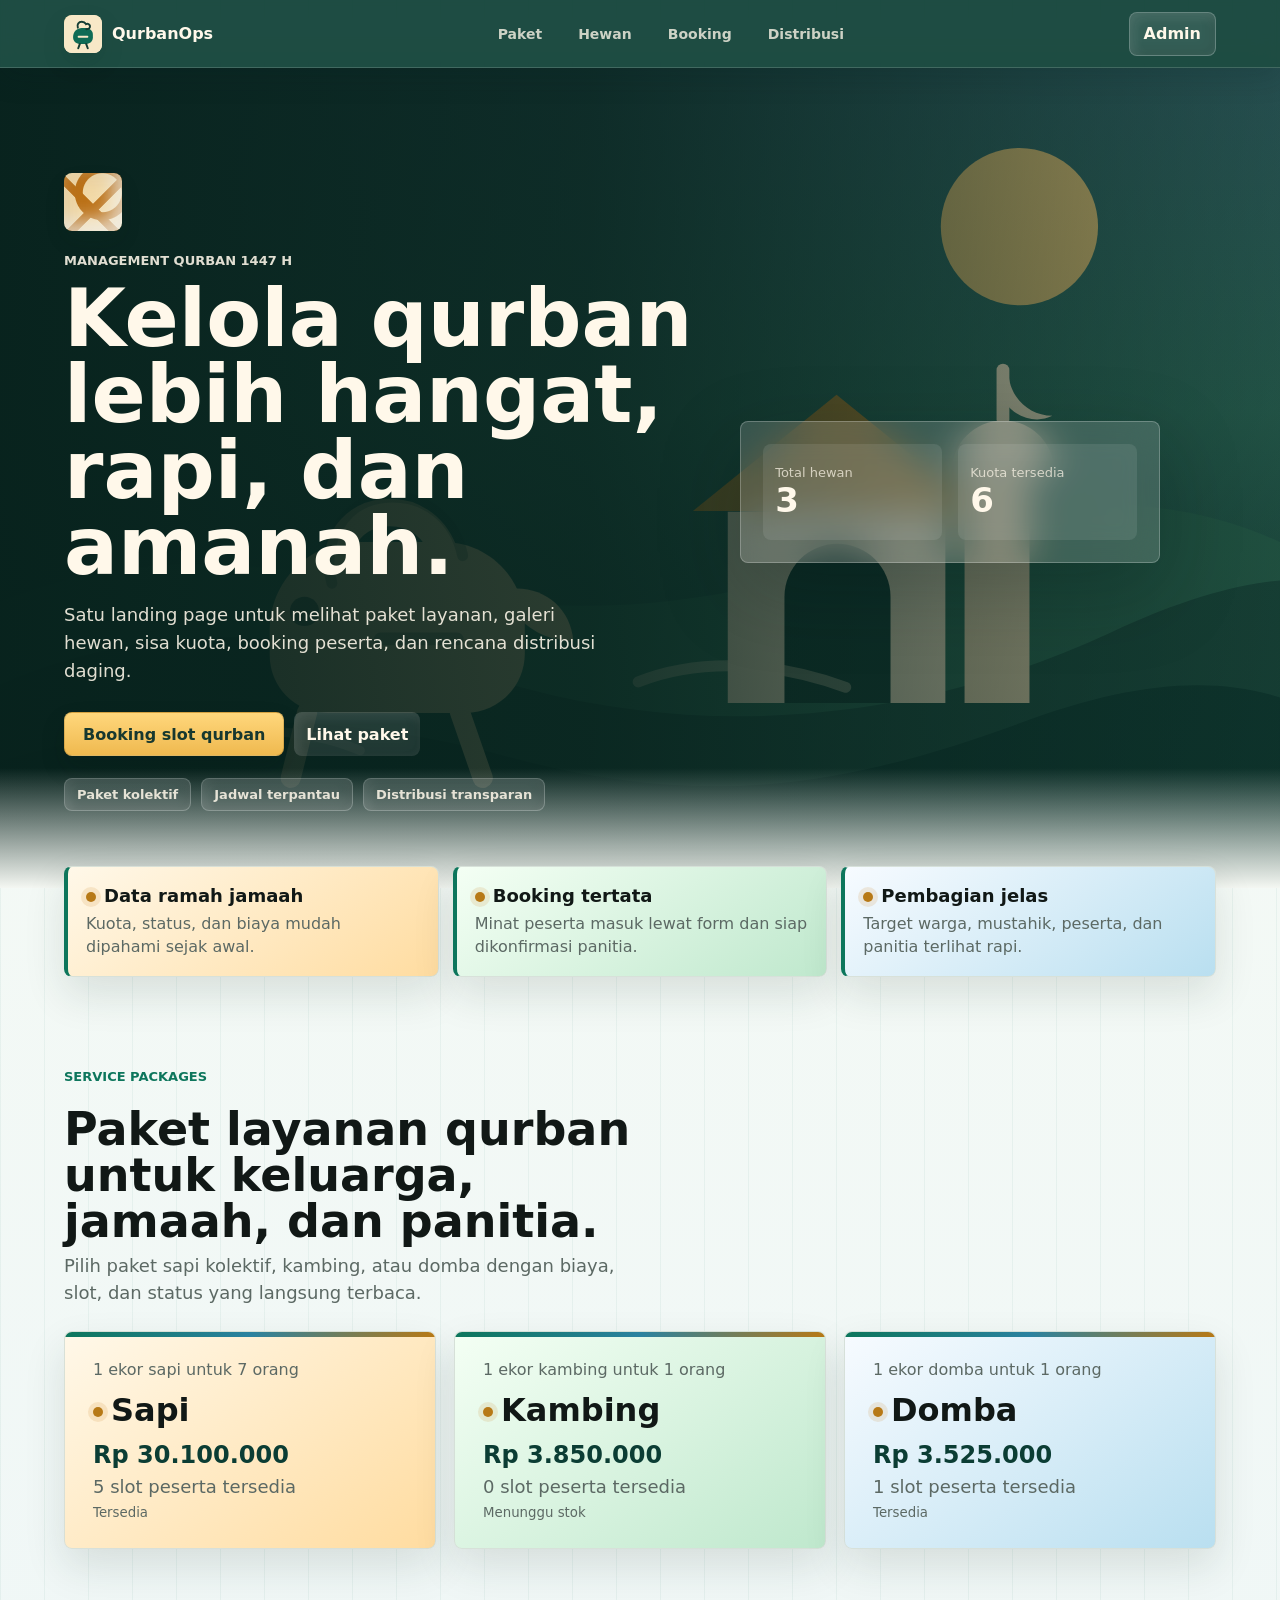
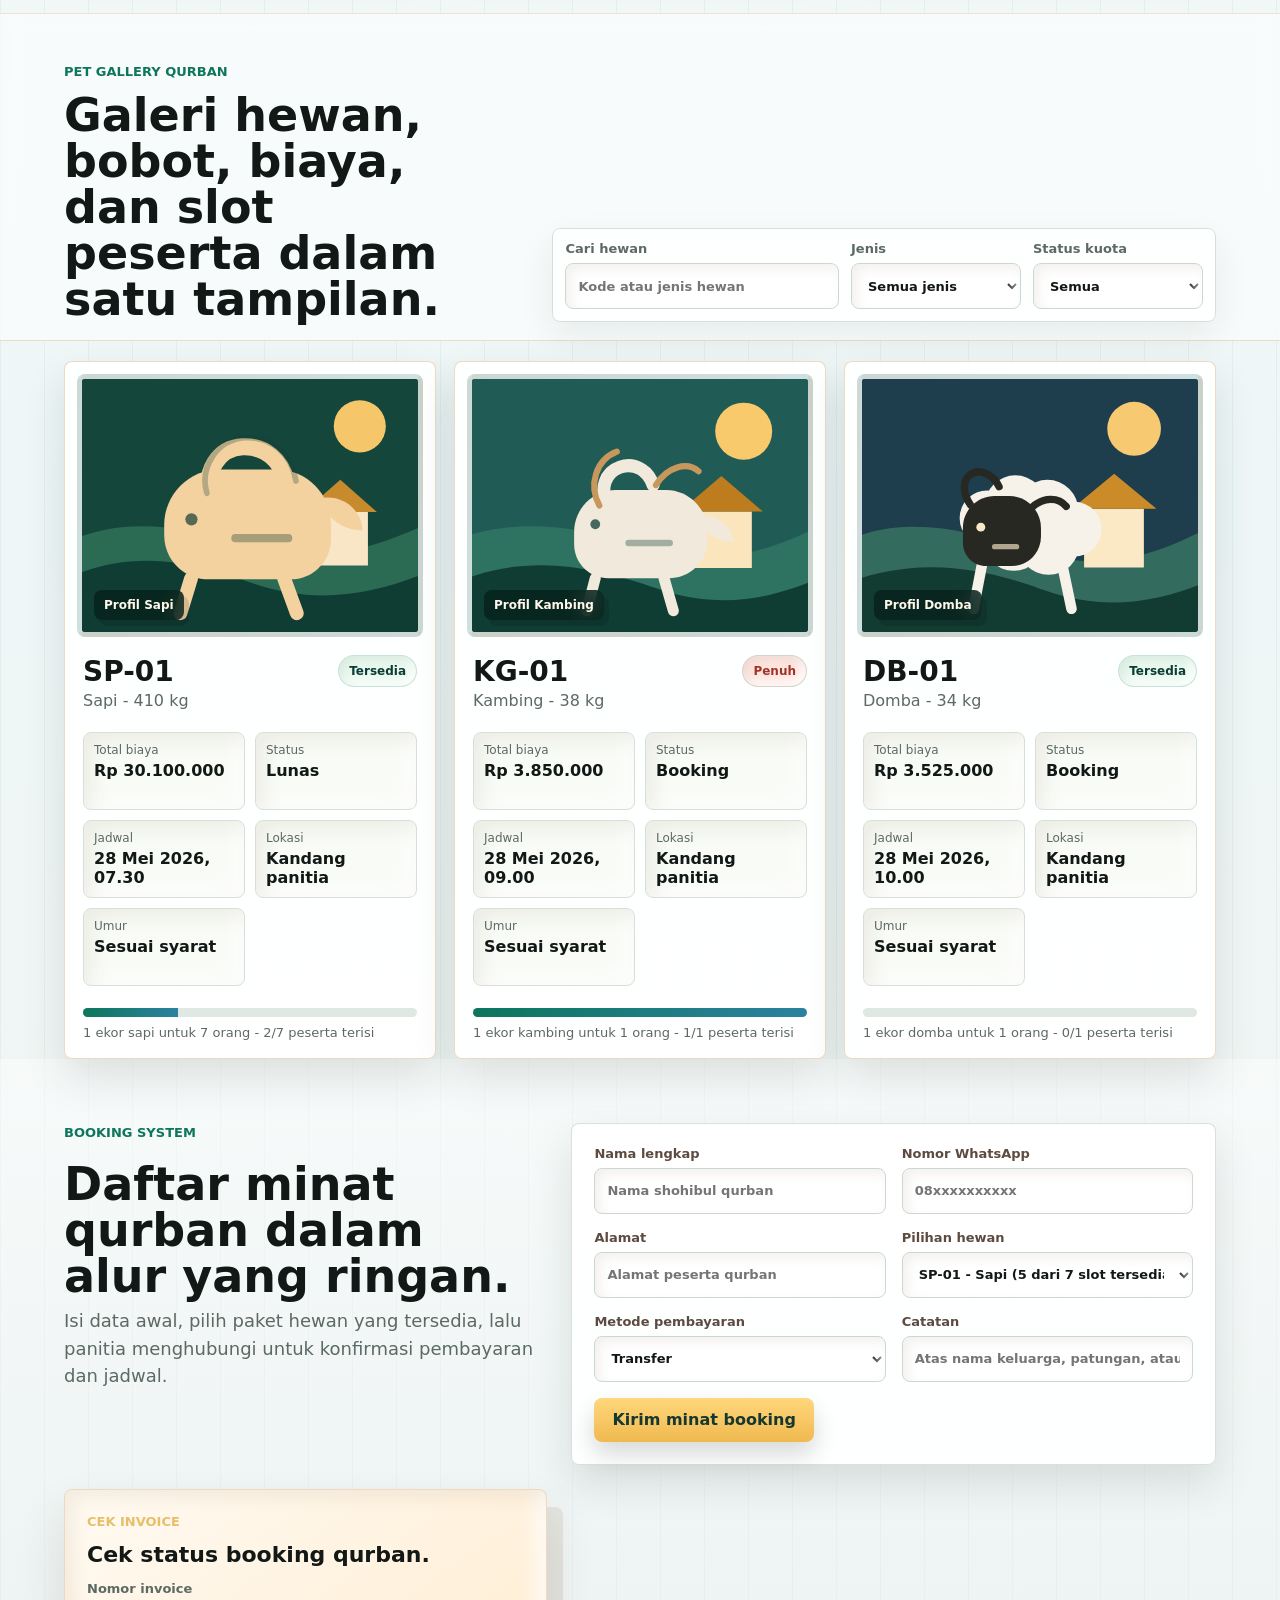
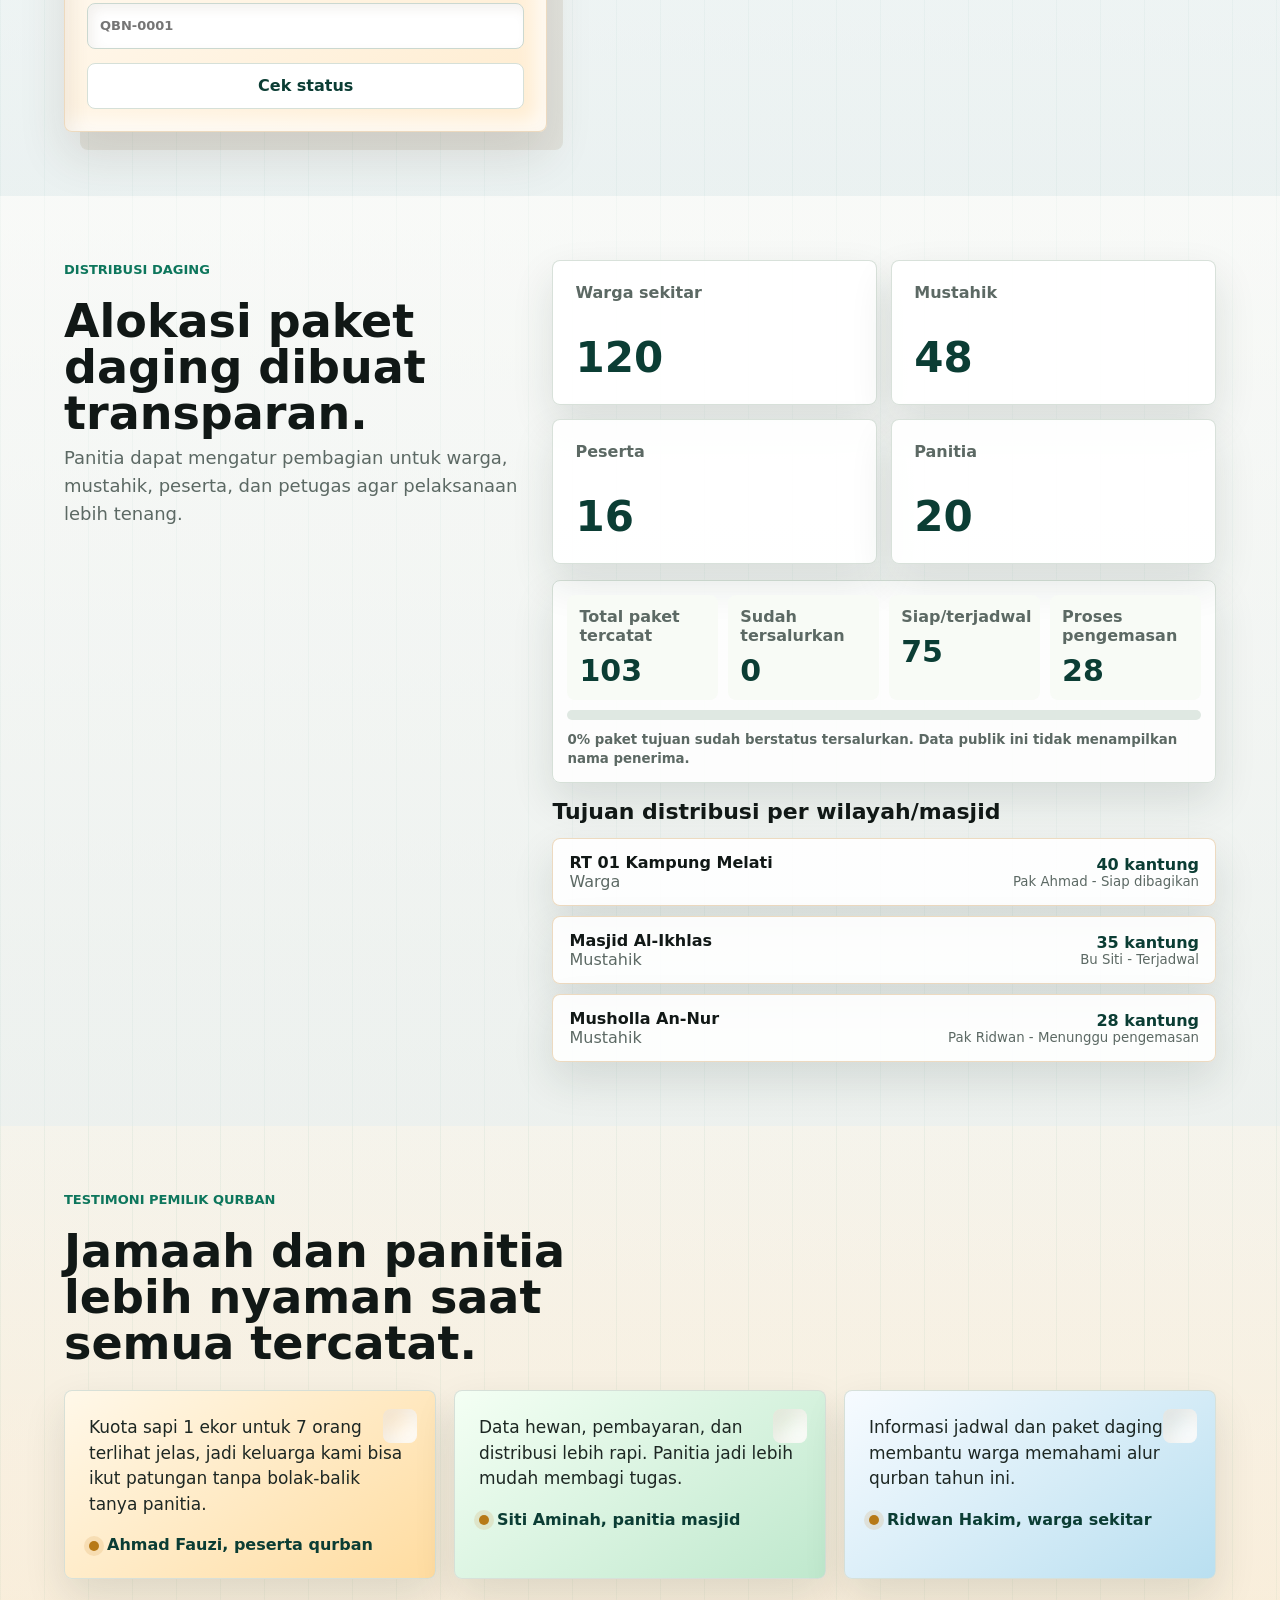
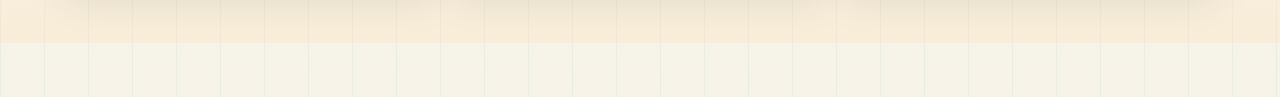
==== commit 0c7703ae: "Polish admin UI and sync payloads" ====
--- a/index.html
+++ b/index.html
@@ -157,14 +157,6 @@
         </form>
       </section>
 
-      <section class="landing-section gallery-section">
-        <div class="section-copy">
-          <p class="eyebrow">Galeri hangat</p>
-          <h2>Hewan qurban tampil jelas sebelum jamaah memilih.</h2>
-        </div>
-        <div class="gallery-grid" id="animalGallery"></div>
-      </section>
-
       <section class="landing-section distribution-section" id="distribusi">
         <div class="section-copy">
           <p class="eyebrow">Distribusi daging</p>
@@ -178,6 +170,7 @@
             <div><span>Peserta</span><strong>16</strong></div>
             <div><span>Panitia</span><strong>20</strong></div>
           </div>
+          <div class="public-status-board" id="publicDistributionStatus" aria-label="Status distribusi publik"></div>
           <div class="distribution-targets" id="distributionTargets"></div>
         </div>
       </section>
--- a/styles/public.css
+++ b/styles/public.css
@@ -624,6 +624,58 @@
   gap: 10px;
 }
 
+.public-status-board {
+  display: grid;
+  grid-template-columns: repeat(4, minmax(0, 1fr));
+  gap: 10px;
+  margin-top: 16px;
+  padding: 14px;
+  border: 1px solid var(--line);
+  border-radius: 8px;
+  background: rgba(255, 255, 255, 0.86);
+  box-shadow: var(--shadow);
+}
+
+.public-status-board article {
+  min-height: 84px;
+  border-radius: 8px;
+  padding: 12px;
+  background: var(--panel-soft);
+}
+
+.public-status-board span,
+.public-status-board small {
+  color: var(--muted);
+  font-weight: 800;
+}
+
+.public-status-board strong {
+  display: block;
+  margin-top: 8px;
+  color: var(--accent-dark);
+  font-size: 30px;
+  font-variant-numeric: tabular-nums;
+}
+
+.public-progress {
+  grid-column: 1 / -1;
+  height: 10px;
+  border-radius: 999px;
+  overflow: hidden;
+  background: #dfe8e2;
+}
+
+.public-progress span {
+  display: block;
+  height: 100%;
+  background: linear-gradient(90deg, var(--accent), #2b82a0);
+}
+
+.public-status-board small {
+  grid-column: 1 / -1;
+  line-height: 1.45;
+}
+
 .distribution-targets h3 {
   margin: 0 0 4px;
   font-size: 22px;
@@ -755,6 +807,7 @@
   .invoice-check-form,
   .distribution-section,
   .distribution-grid,
+  .public-status-board,
   .package-grid,
   .gallery-grid,
   .testimonial-grid,
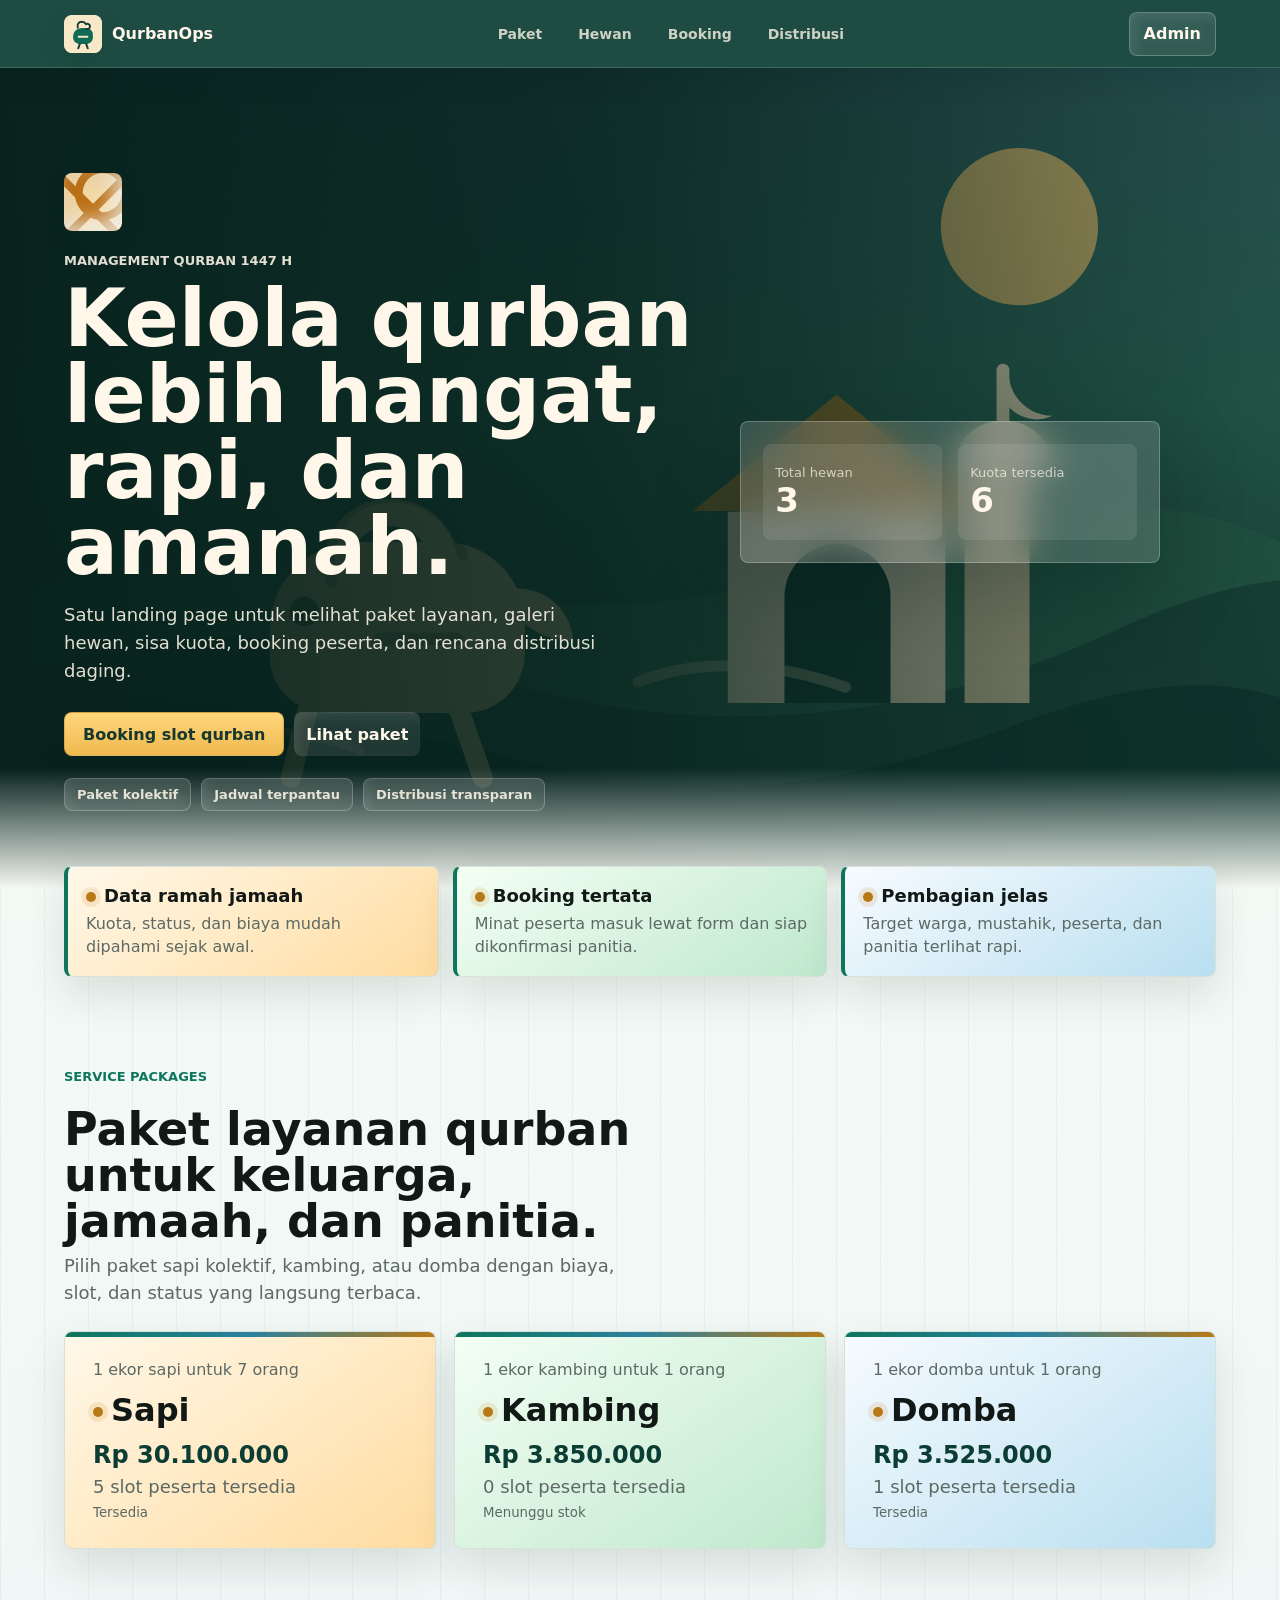
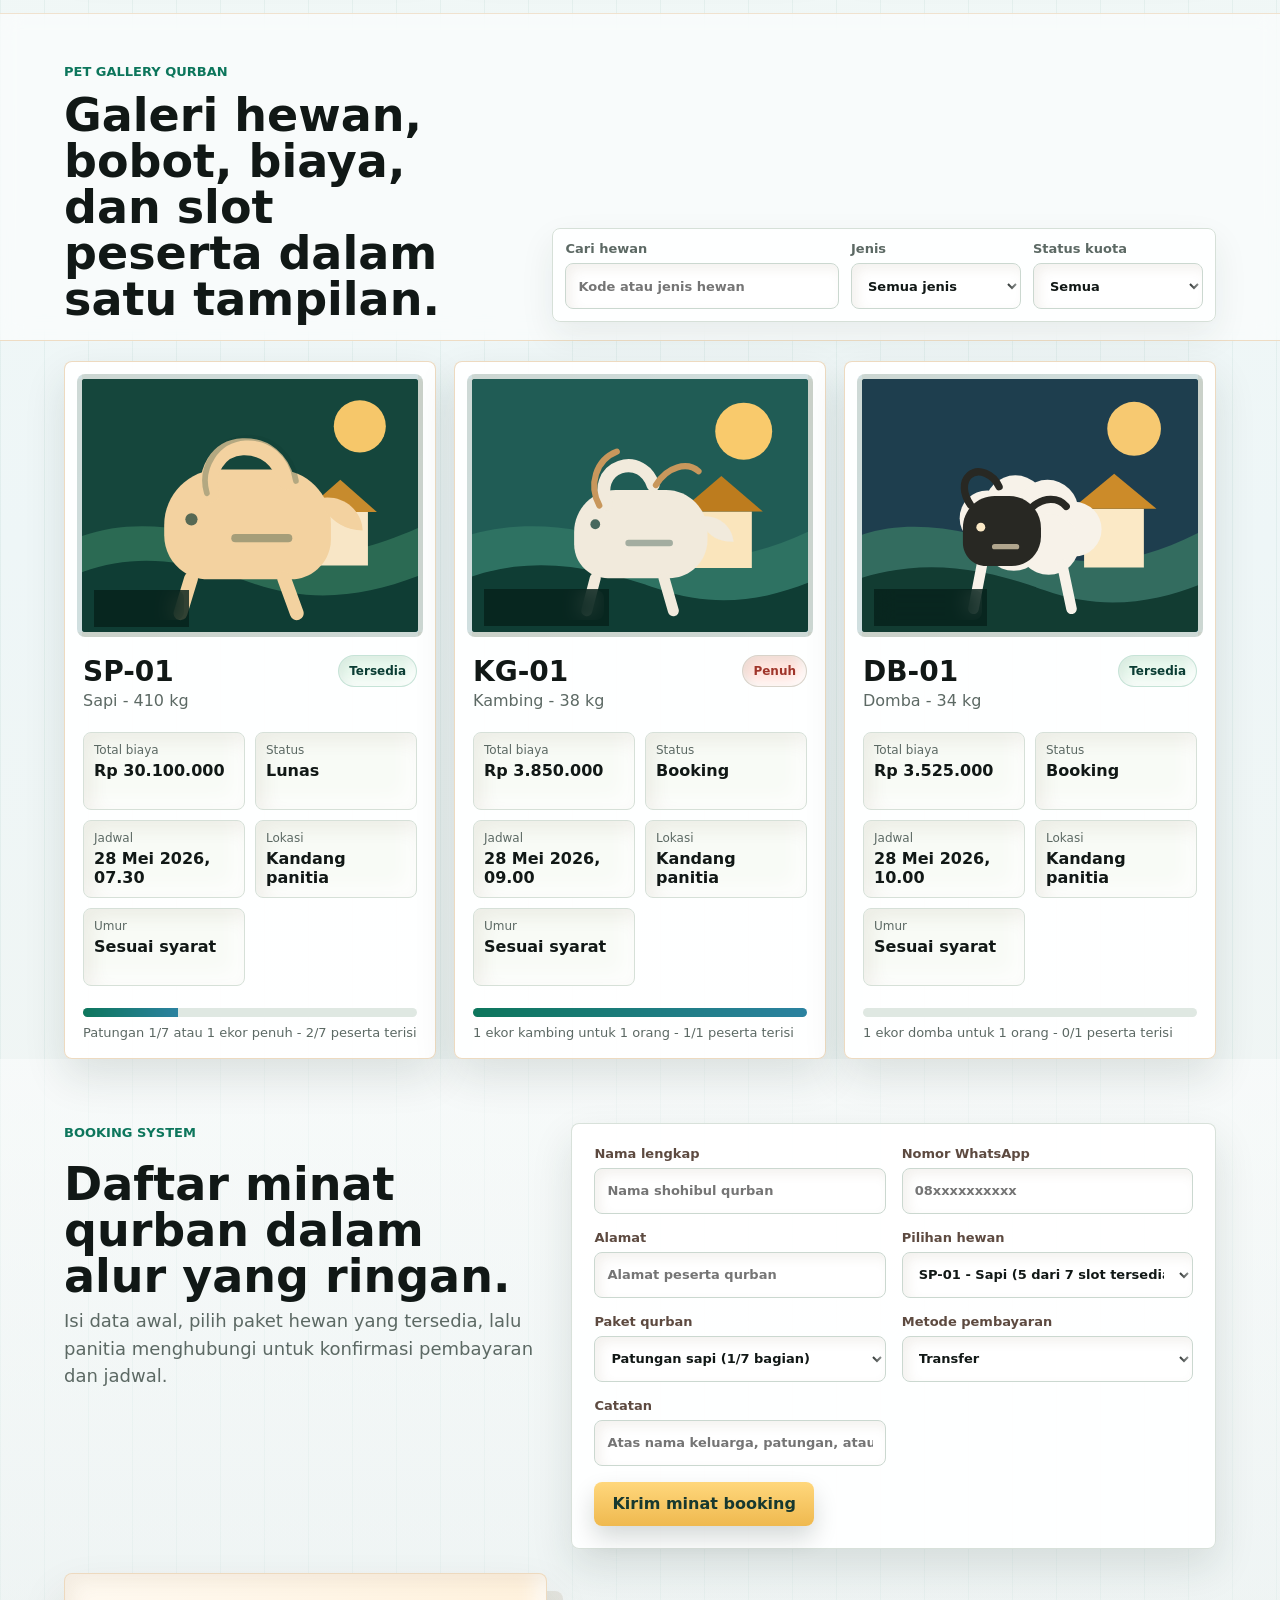
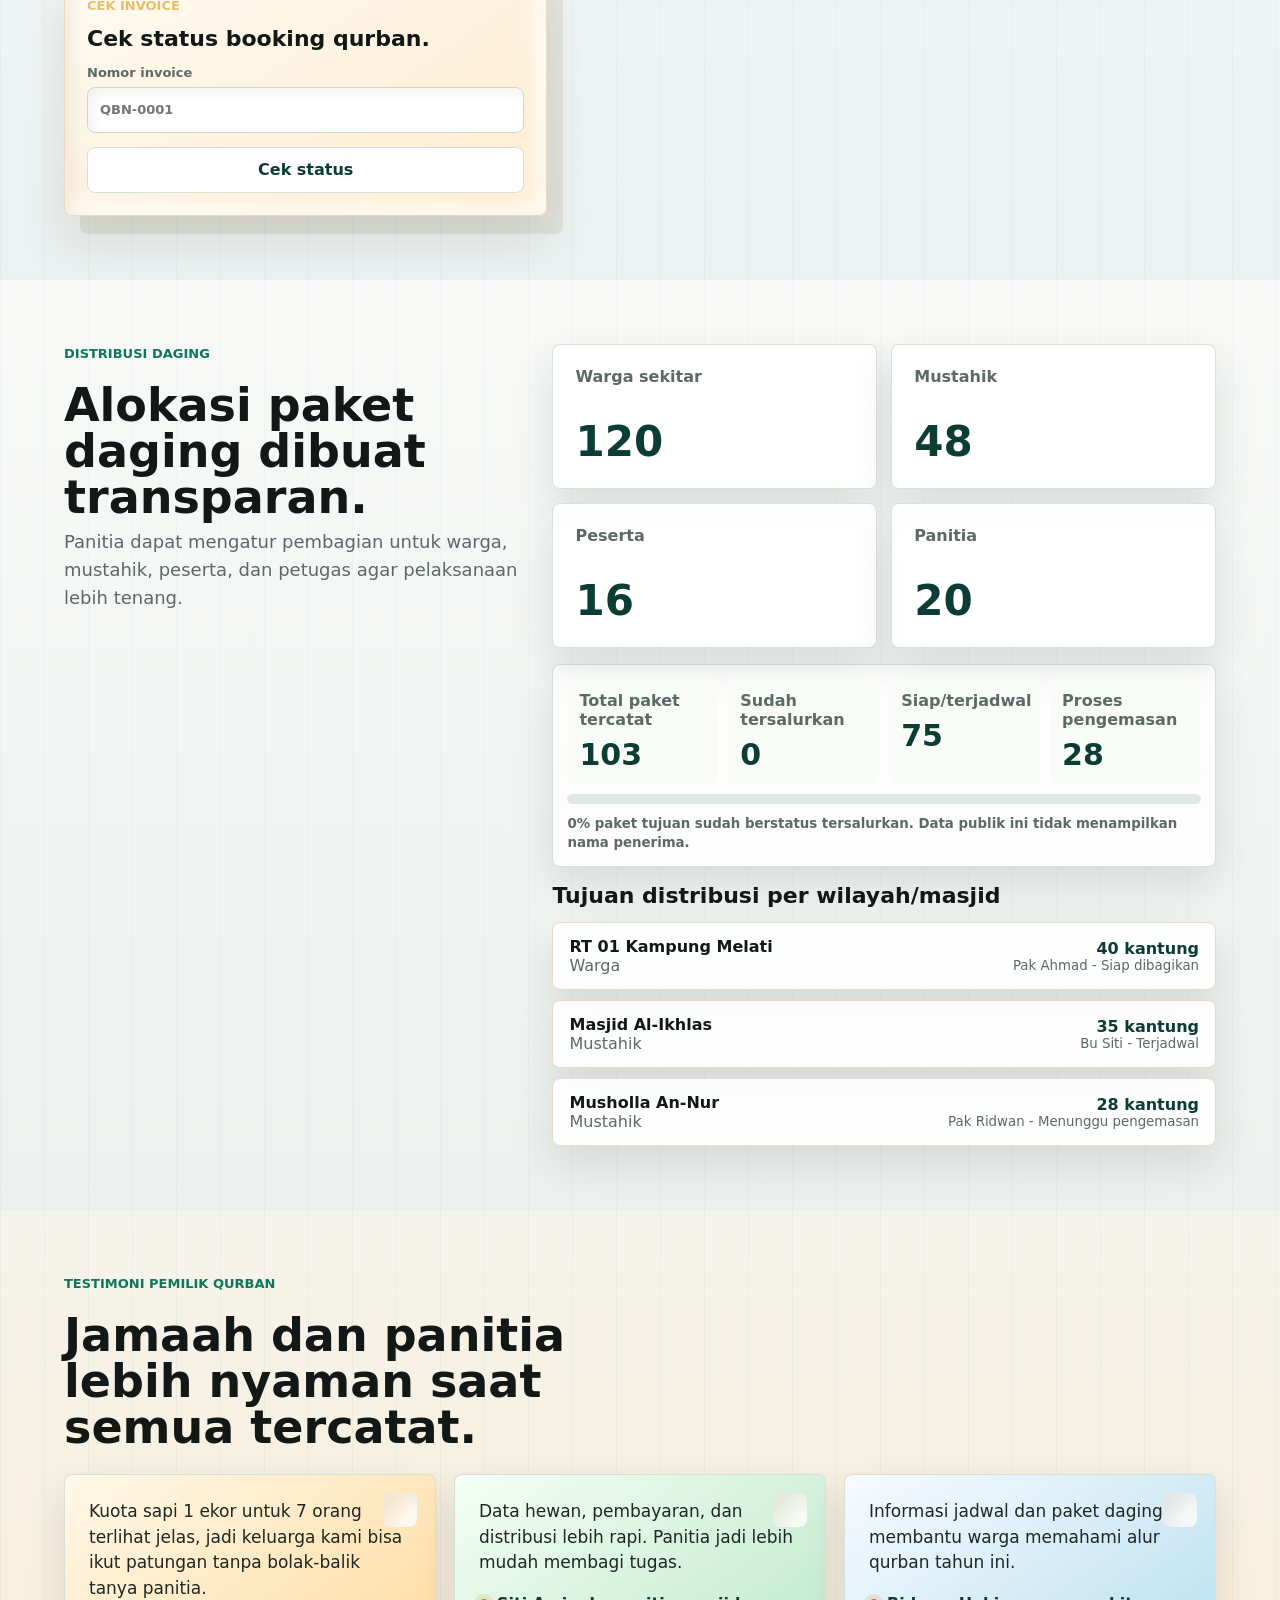
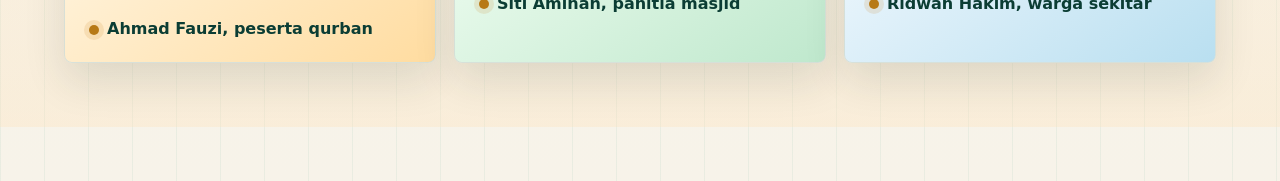
==== commit d1bccfee: "Add full cow booking option" ====
--- a/index.html
+++ b/index.html
@@ -129,6 +129,10 @@
             <select name="animalId" id="bookingAnimalSelect" required></select>
           </label>
           <label>
+            Paket qurban
+            <select name="packageType" id="bookingPackageSelect" required></select>
+          </label>
+          <label>
             Metode pembayaran
             <select name="paymentMethod">
               <option value="Transfer">Transfer</option>
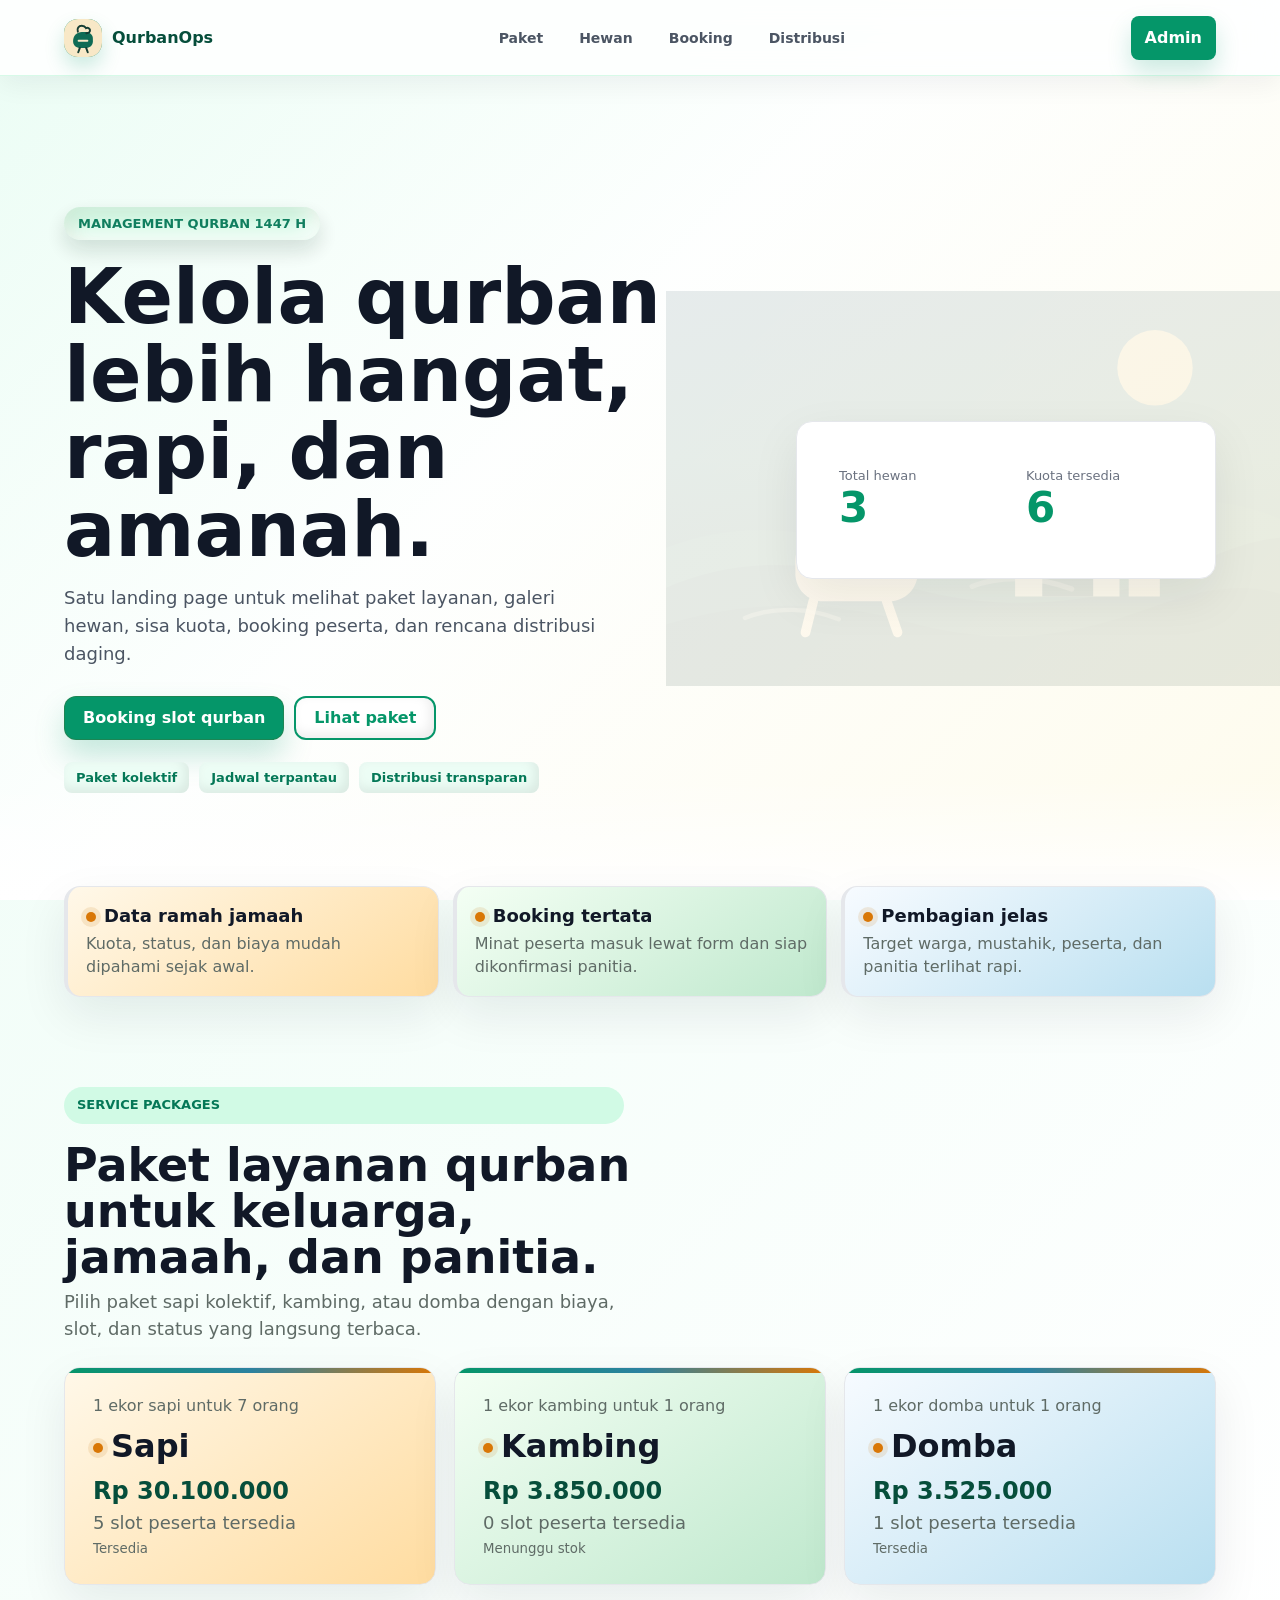
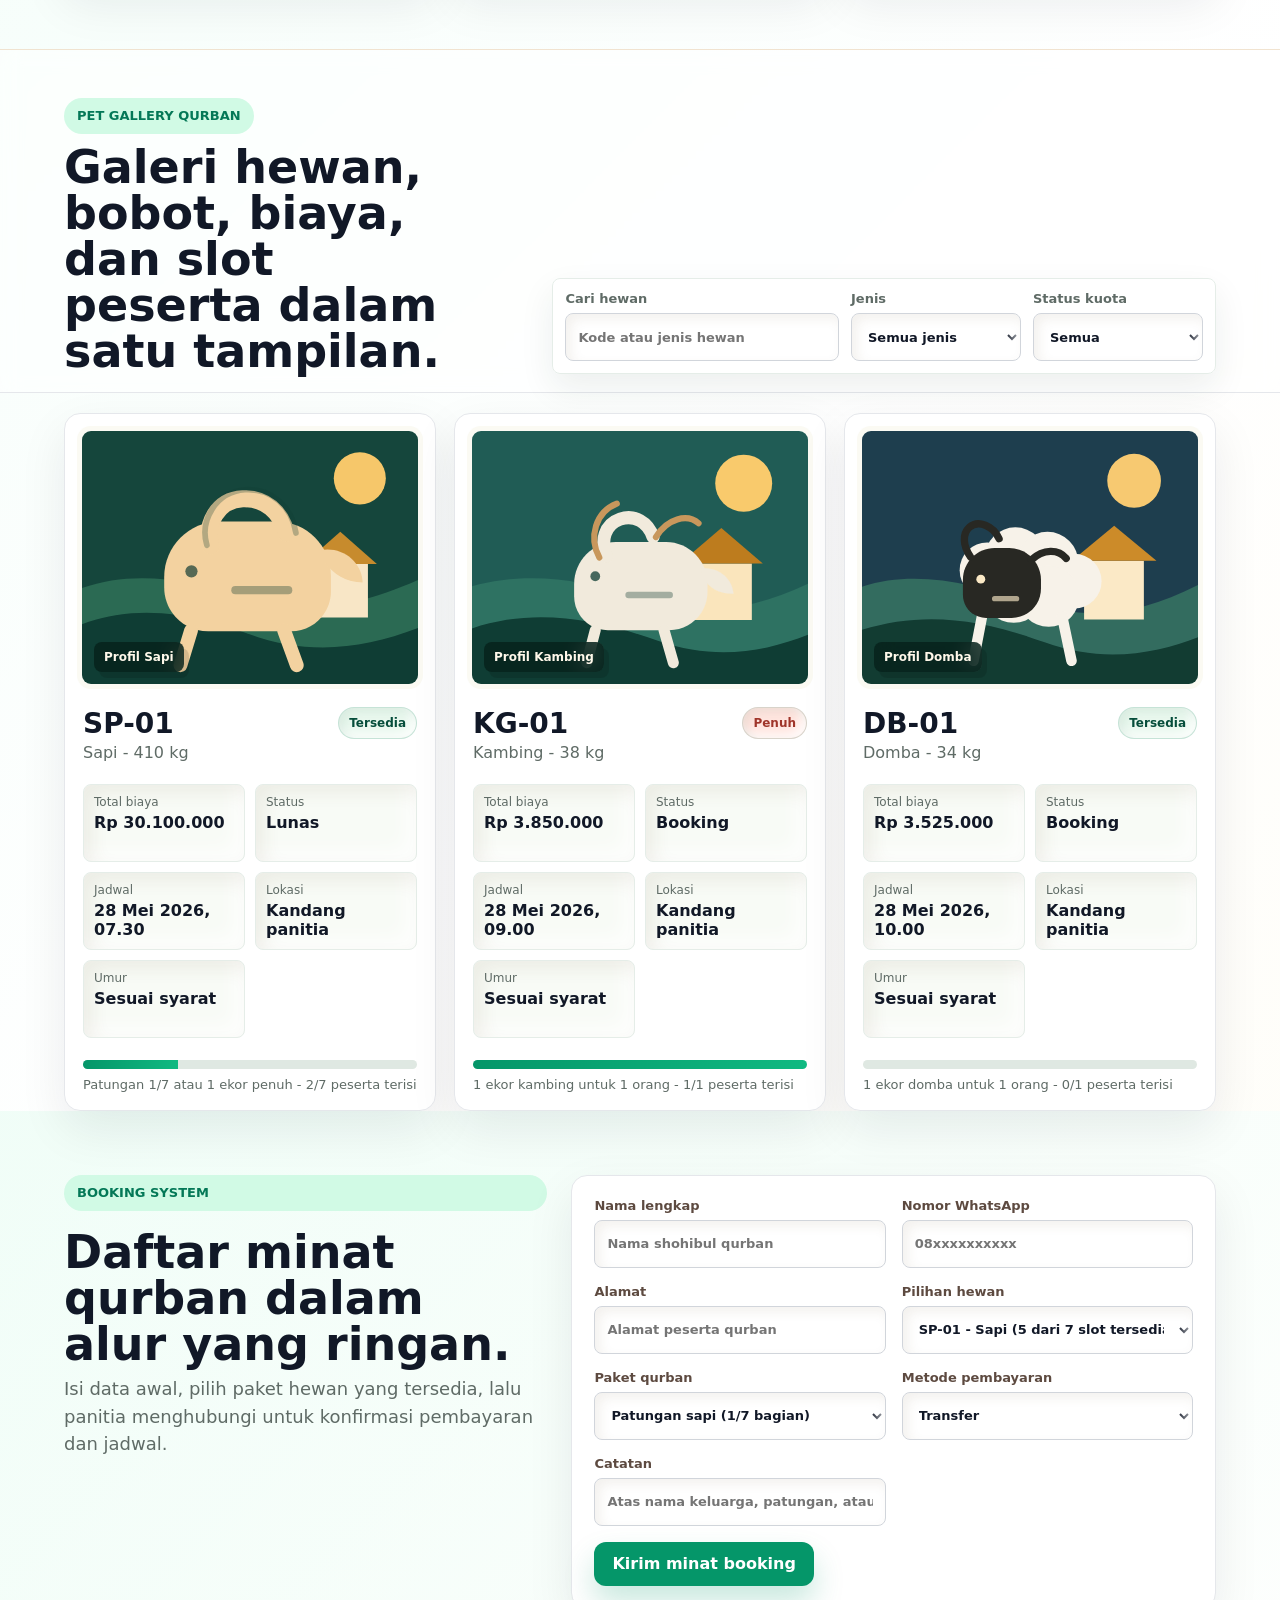
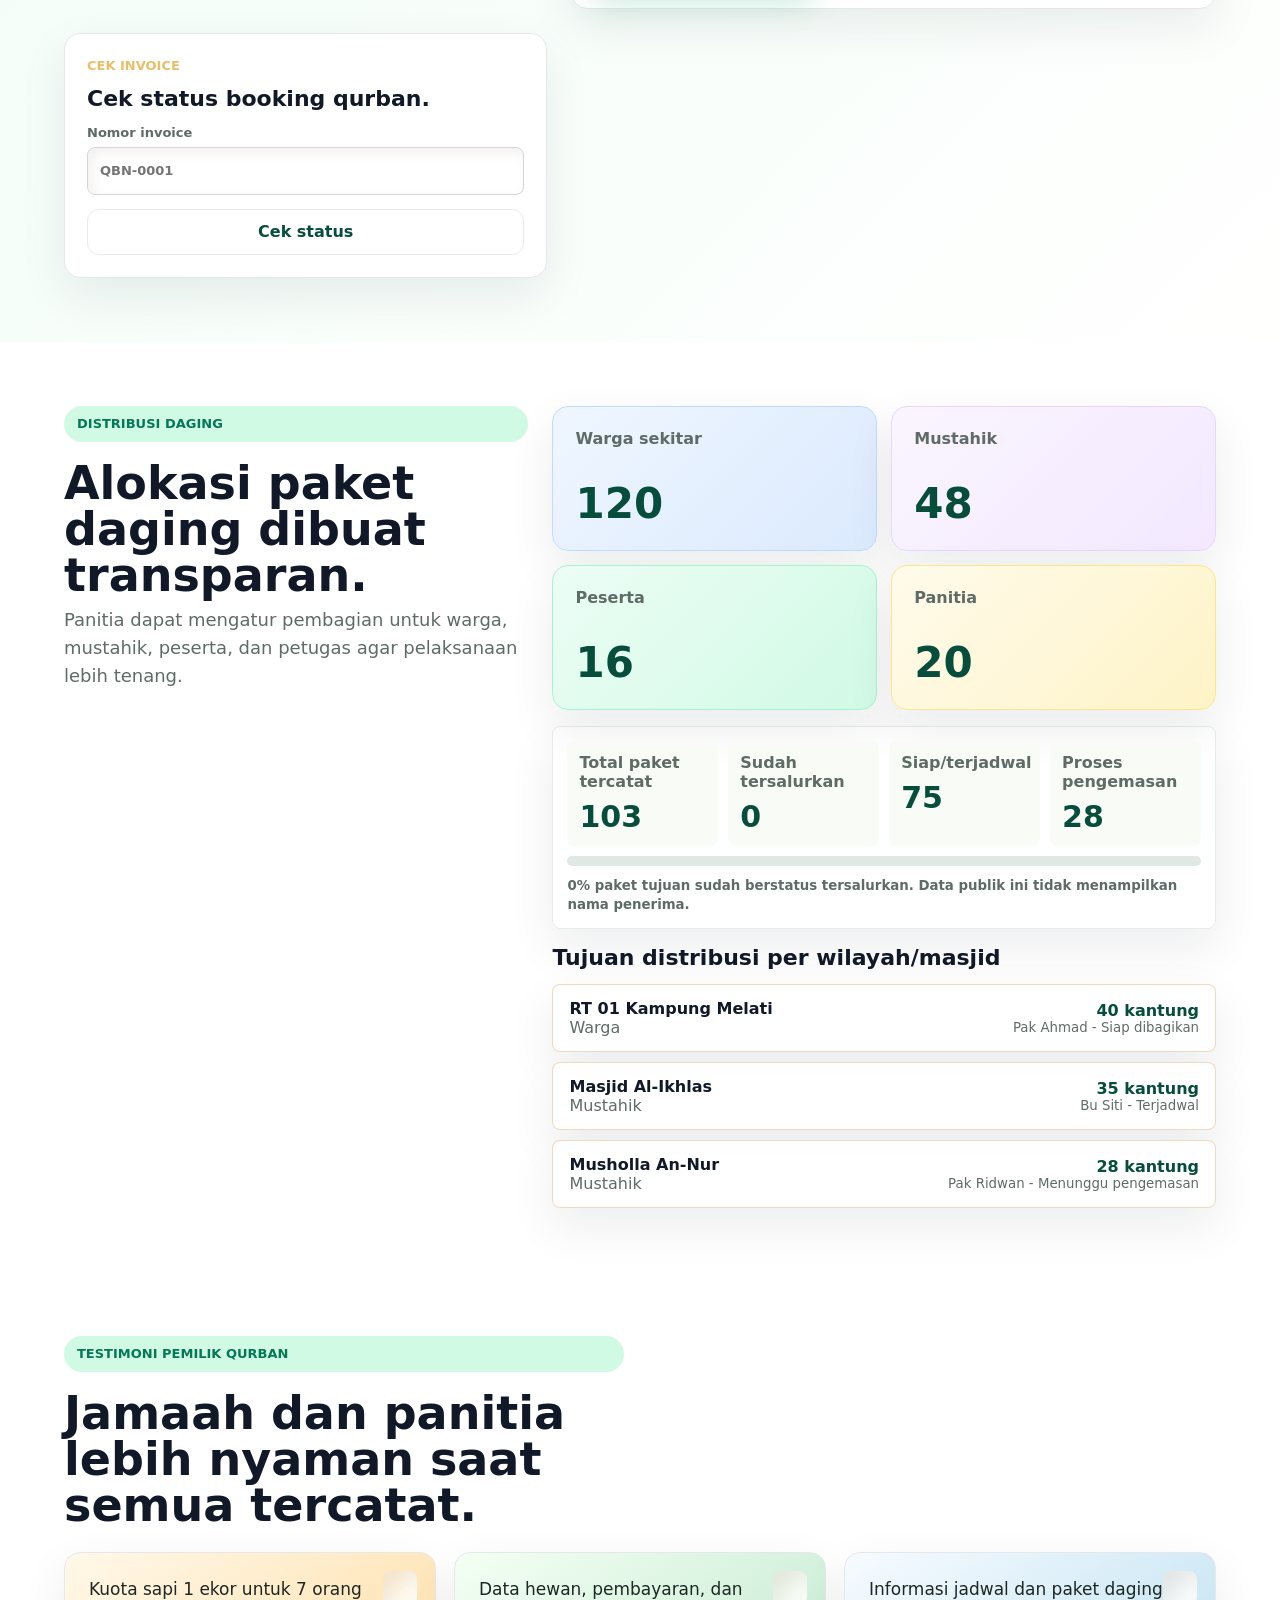
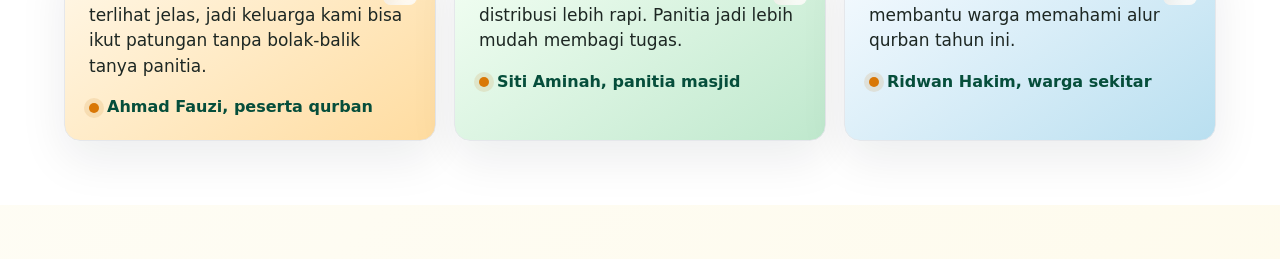
==== commit 28e6c768: "Port refreshed public and admin UI" ====
--- a/index.html
+++ b/index.html
@@ -4,7 +4,7 @@
     <meta charset="UTF-8" />
     <meta name="viewport" content="width=device-width, initial-scale=1.0" />
     <title>Management Qurban Terpadu</title>
-    <link rel="stylesheet" href="styles/public.css" />
+    <link rel="stylesheet" href="styles/public.css?v=react-port-20260428" />
   </head>
   <body>
     <header class="site-header">
--- a/styles/public.css
+++ b/styles/public.css
@@ -1601,3 +1601,274 @@
     text-align: left;
   }
 }
+
+/* React bundle visual port: airy public landing treatment without changing static logic. */
+:root {
+  --bg: #f7fbf8;
+  --ink: #111827;
+  --muted: #5f6b66;
+  --panel: #ffffff;
+  --line: #e5ede8;
+  --accent: #059669;
+  --accent-dark: #064e3b;
+  --gold: #d97706;
+  --gold-soft: #fef3c7;
+  --shadow: 0 18px 48px rgba(15, 23, 42, 0.08);
+  --shadow-strong: 0 28px 70px rgba(15, 23, 42, 0.14);
+}
+
+body {
+  background:
+    linear-gradient(135deg, rgba(236, 253, 245, 0.92), rgba(255, 255, 255, 0.96) 46%, rgba(255, 251, 235, 0.88)),
+    #f8fafc;
+}
+
+.site-header {
+  height: 76px;
+  background: rgba(255, 255, 255, 0.86);
+  border-bottom: 1px solid rgba(209, 250, 229, 0.86);
+  color: var(--ink);
+  box-shadow: 0 8px 28px rgba(15, 23, 42, 0.06);
+}
+
+.brand {
+  color: #064e3b;
+}
+
+.brand img {
+  border-radius: 14px;
+  background: linear-gradient(135deg, #059669, #047857);
+  box-shadow: 0 10px 20px rgba(5, 150, 105, 0.2);
+}
+
+.site-nav {
+  color: #4b5563;
+}
+
+.site-nav a:hover {
+  color: var(--accent);
+}
+
+.admin-link {
+  border: 0;
+  background: var(--accent);
+  color: #fff;
+  box-shadow: 0 12px 24px rgba(5, 150, 105, 0.2);
+}
+
+.hero {
+  min-height: calc(100svh - 76px);
+  align-items: center;
+  grid-template-columns: minmax(0, 1.08fr) minmax(300px, 420px);
+  padding-top: 70px;
+  color: var(--ink);
+}
+
+.hero::before {
+  background:
+    linear-gradient(135deg, rgba(236, 253, 245, 0.88), rgba(255, 255, 255, 0.88) 42%, rgba(255, 251, 235, 0.9)),
+    url("../assets/qurban-hero.svg") right center / min(48vw, 680px) auto no-repeat;
+  opacity: 1;
+}
+
+.hero::after {
+  height: 120px;
+  background: linear-gradient(180deg, rgba(247, 251, 248, 0), #fff);
+}
+
+.hero-copy {
+  max-width: 780px;
+}
+
+.hero-copy::before {
+  width: auto;
+  height: auto;
+  display: inline-flex;
+  align-items: center;
+  margin-bottom: 18px;
+  border-radius: 999px;
+  padding: 9px 14px;
+  background: #d1fae5;
+  color: #047857;
+  content: "Management Qurban 1447 H";
+  font-size: 13px;
+  font-weight: 900;
+  text-transform: uppercase;
+}
+
+.hero-copy::after {
+  display: none;
+}
+
+.hero .eyebrow {
+  display: none;
+}
+
+.hero h1 {
+  max-width: 760px;
+  color: #111827;
+  font-size: clamp(44px, 6.4vw, 76px);
+  line-height: 1.02;
+}
+
+.hero p {
+  color: #4b5563;
+  font-size: 18px;
+}
+
+.primary-cta,
+.secondary-cta,
+.text-cta {
+  border-radius: 12px;
+}
+
+.primary-cta {
+  background: var(--accent);
+  color: #fff;
+  box-shadow: 0 16px 30px rgba(5, 150, 105, 0.22);
+}
+
+.text-cta {
+  border: 2px solid var(--accent);
+  padding-inline: 18px;
+  color: var(--accent);
+  background: #fff;
+}
+
+.eid-notes span {
+  border: 0;
+  background: #ecfdf5;
+  color: #047857;
+}
+
+.hero-panel,
+.trust-strip div,
+.package-card,
+.booking-form,
+.invoice-check-form,
+.distribution-grid div,
+.testimonial-grid figure,
+.animal-item {
+  border-radius: 16px;
+  background: #fff;
+  border-color: #e5e7eb;
+  box-shadow: var(--shadow);
+}
+
+.hero-panel {
+  padding: 30px;
+  color: var(--ink);
+  backdrop-filter: none;
+}
+
+.hero-panel span {
+  color: #6b7280;
+}
+
+.hero-panel strong {
+  color: var(--accent);
+  font-size: 42px;
+}
+
+.trust-strip {
+  margin-top: -14px;
+}
+
+.landing-section {
+  background: transparent;
+}
+
+.section-copy .eyebrow,
+.catalog-head .eyebrow {
+  display: inline-flex;
+  border-radius: 999px;
+  padding: 8px 13px;
+  background: #d1fae5;
+  color: #047857;
+}
+
+.catalog-head {
+  border-bottom-color: #e5e7eb;
+}
+
+input,
+select {
+  min-height: 48px;
+  border-color: #d1d5db;
+  background: #fff;
+}
+
+input:focus,
+select:focus {
+  outline: 0;
+  border-color: var(--accent);
+  box-shadow: 0 0 0 4px rgba(5, 150, 105, 0.12);
+}
+
+.animal-photo-wrap {
+  border-radius: 14px;
+  background: #ecfdf5;
+}
+
+.animal-code {
+  color: #111827;
+}
+
+.progress-fill {
+  background: linear-gradient(90deg, #059669, #10b981);
+}
+
+.booking-section {
+  background: linear-gradient(135deg, rgba(236, 253, 245, 0.75), rgba(255, 255, 255, 0.92));
+}
+
+.distribution-section,
+.testimonials-section {
+  background: #fff;
+}
+
+.distribution-grid div:nth-child(1) {
+  background: linear-gradient(135deg, #eff6ff, #dbeafe);
+  border-color: #bfdbfe;
+}
+
+.distribution-grid div:nth-child(2) {
+  background: linear-gradient(135deg, #faf5ff, #f3e8ff);
+  border-color: #e9d5ff;
+}
+
+.distribution-grid div:nth-child(3) {
+  background: linear-gradient(135deg, #ecfdf5, #d1fae5);
+  border-color: #a7f3d0;
+}
+
+.distribution-grid div:nth-child(4) {
+  background: linear-gradient(135deg, #fffbeb, #fef3c7);
+  border-color: #fde68a;
+}
+
+@media (max-width: 980px) {
+  .hero {
+    grid-template-columns: 1fr;
+  }
+
+  .hero::before {
+    background:
+      linear-gradient(135deg, rgba(236, 253, 245, 0.95), rgba(255, 255, 255, 0.9)),
+      url("../assets/qurban-hero.svg") right bottom / min(86vw, 560px) auto no-repeat;
+  }
+}
+
+@media (max-width: 680px) {
+  .site-nav {
+    display: none;
+  }
+
+  .hero {
+    padding-top: 48px;
+  }
+
+  .hero h1 {
+    font-size: clamp(38px, 12vw, 52px);
+  }
+}
